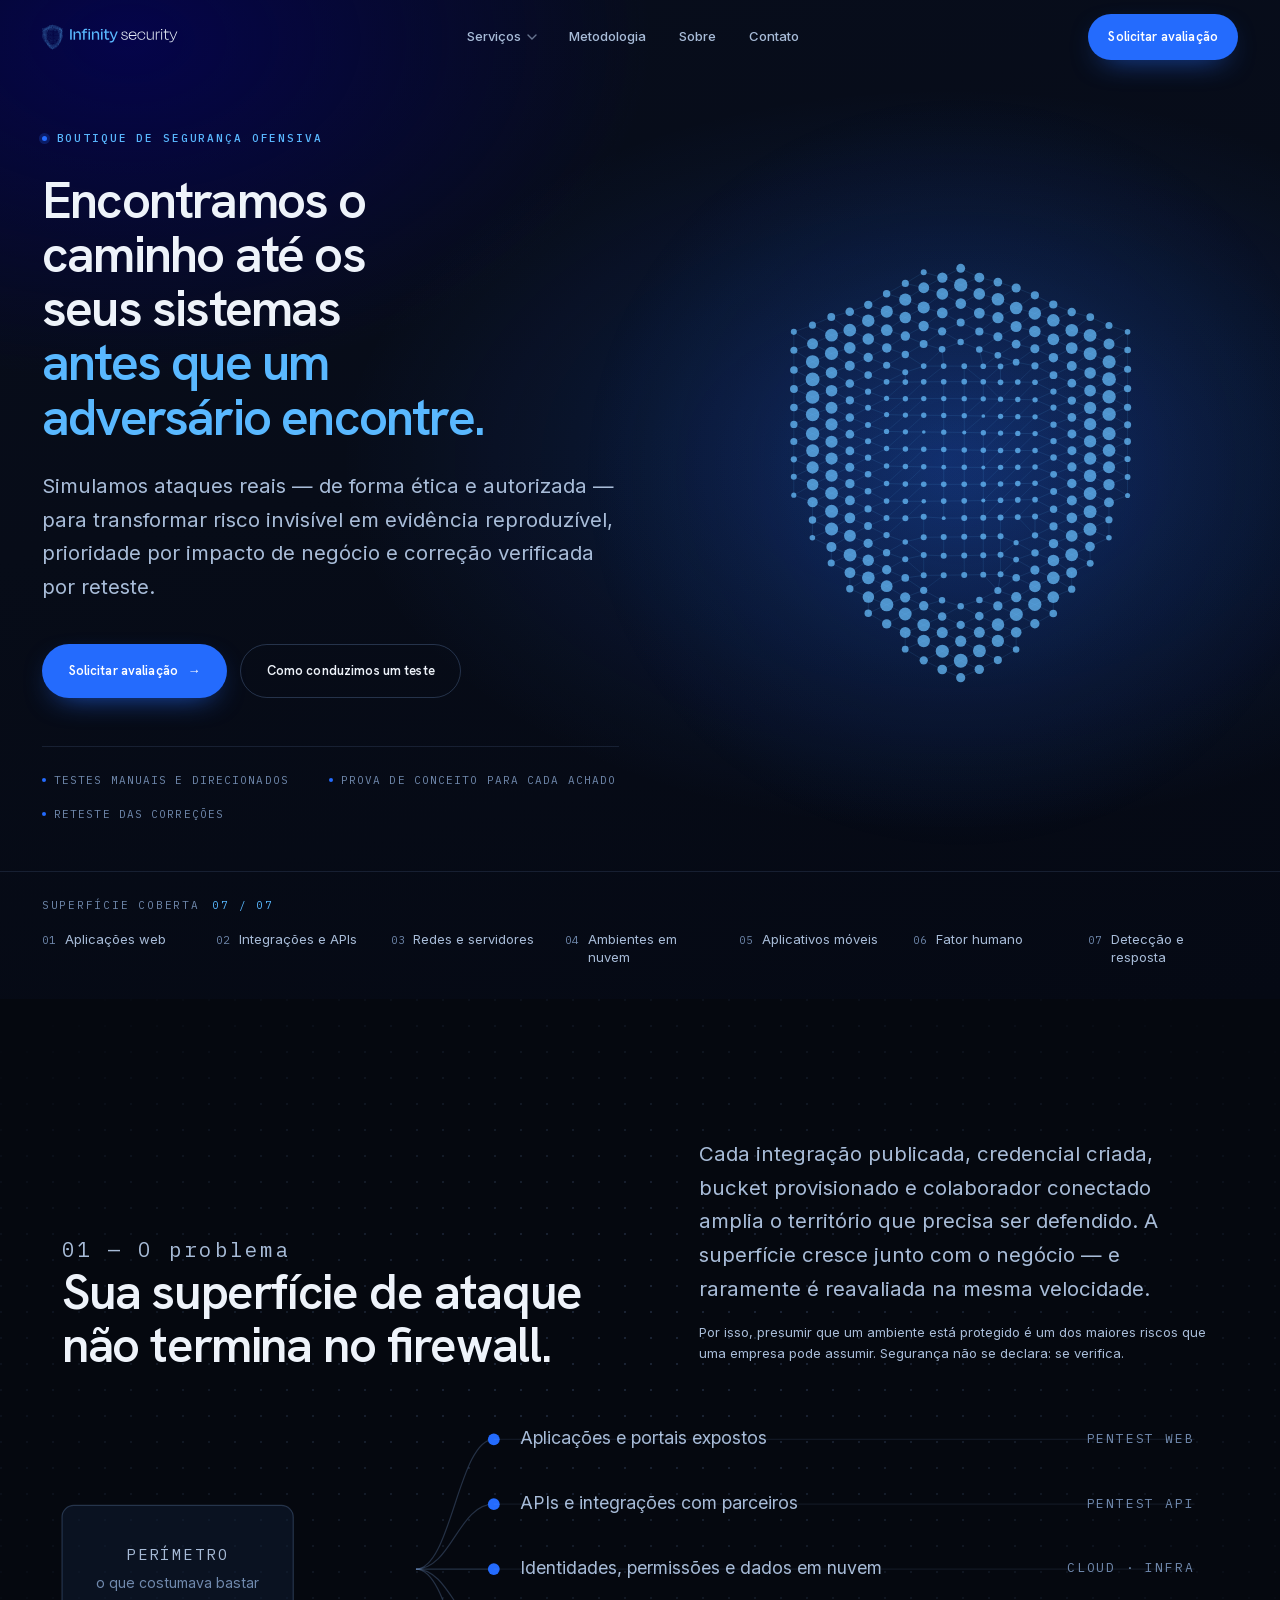
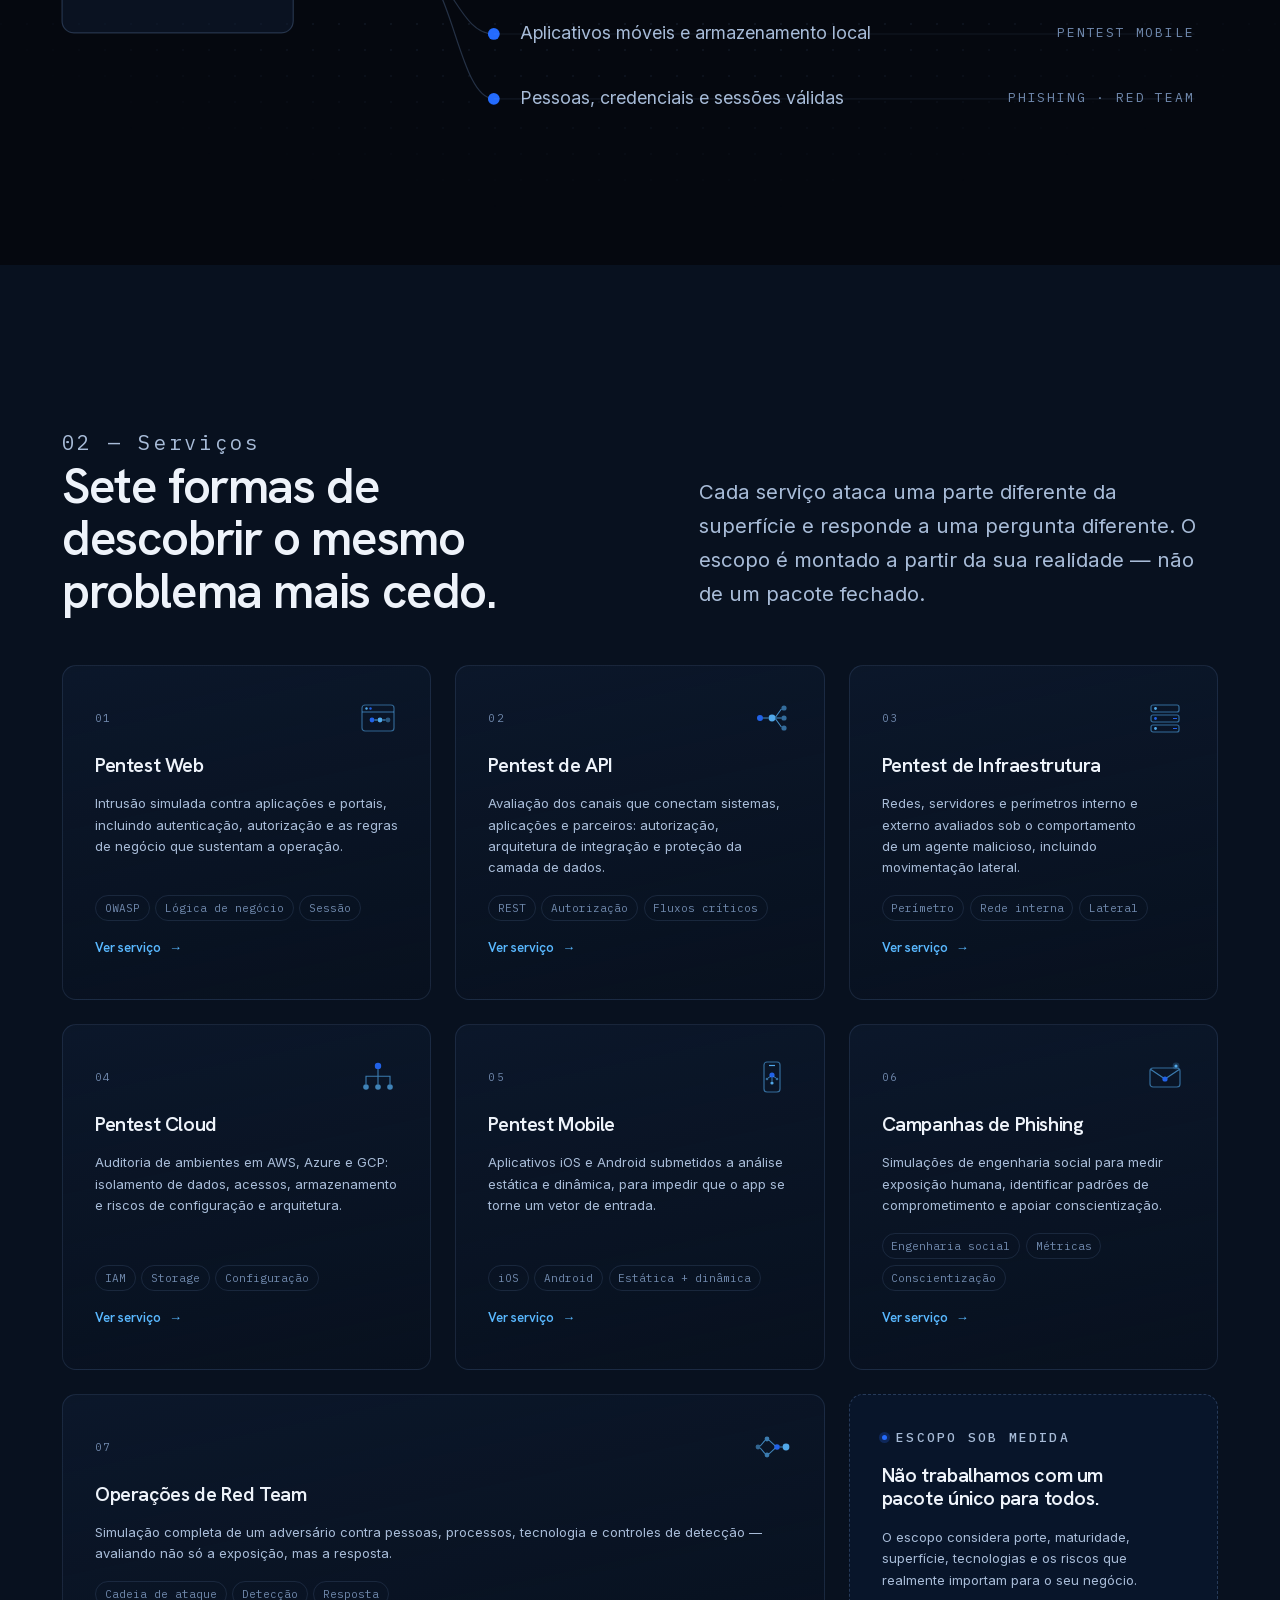
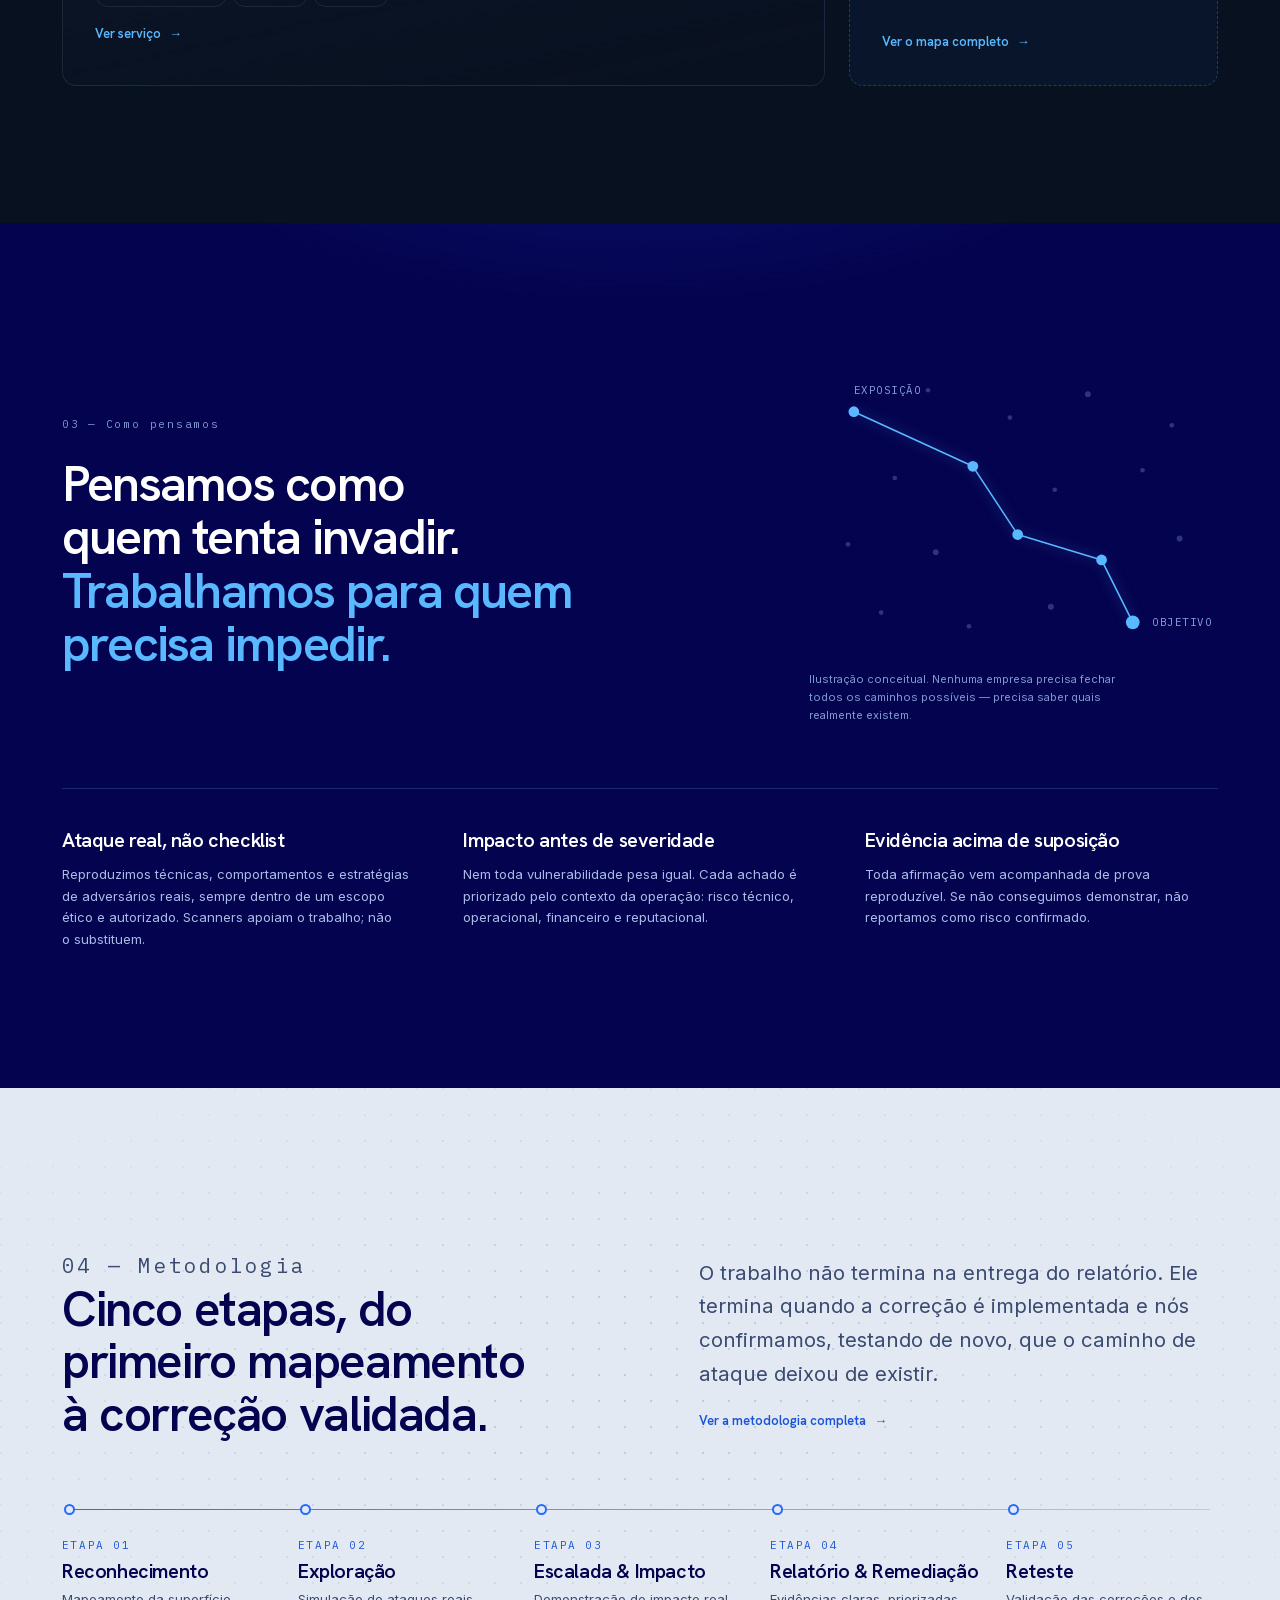
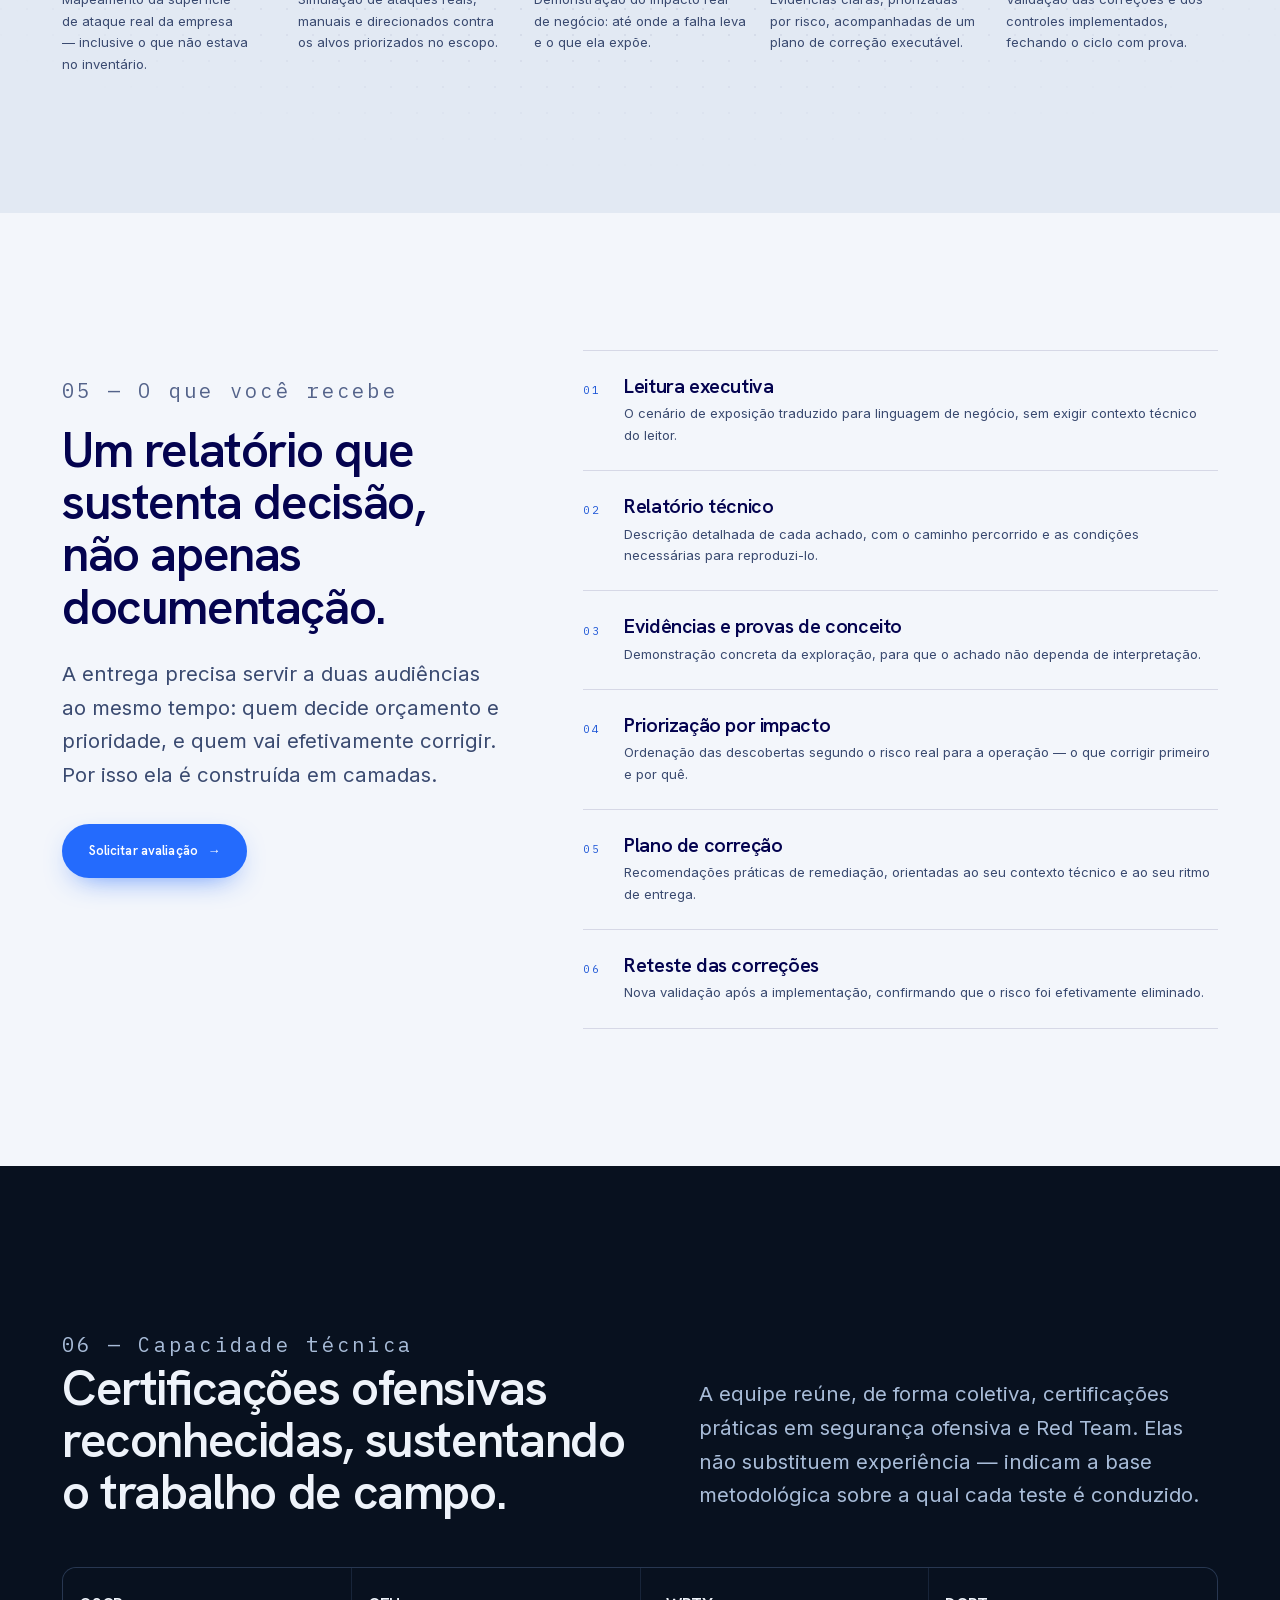
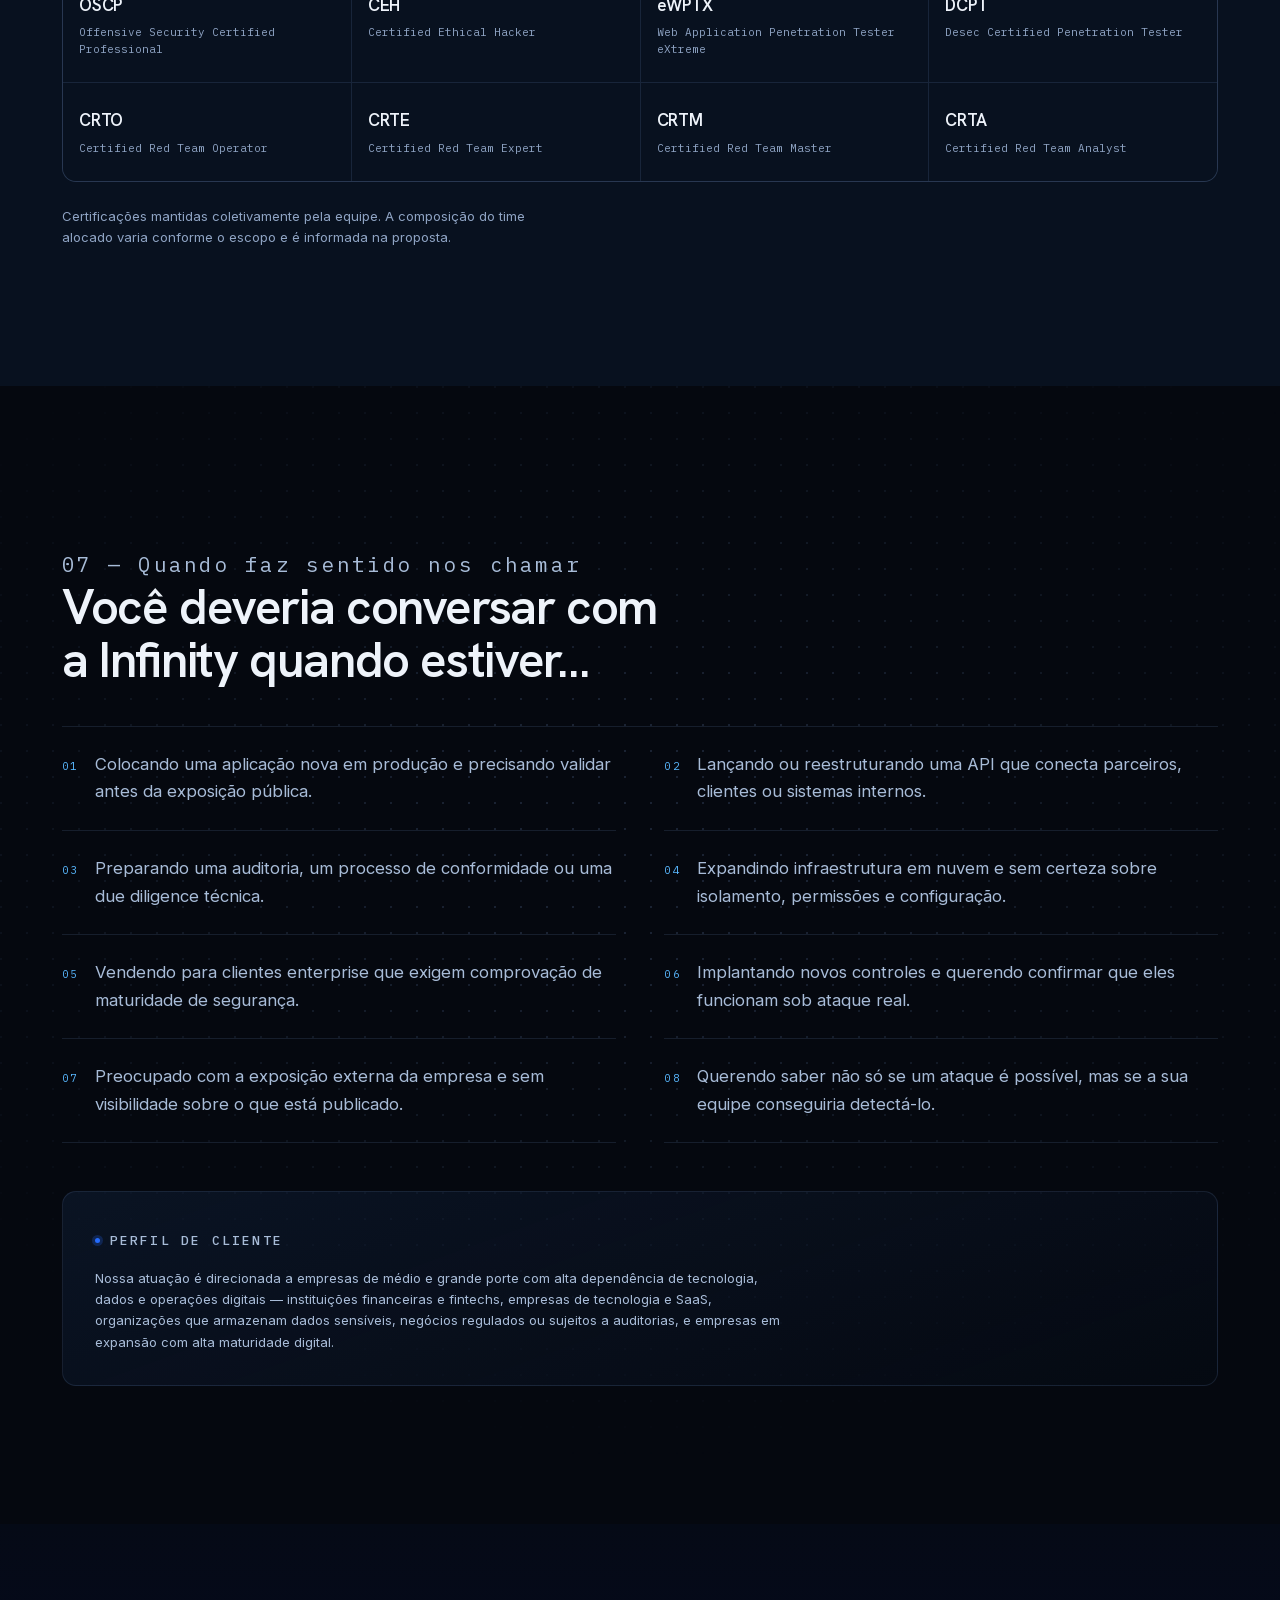
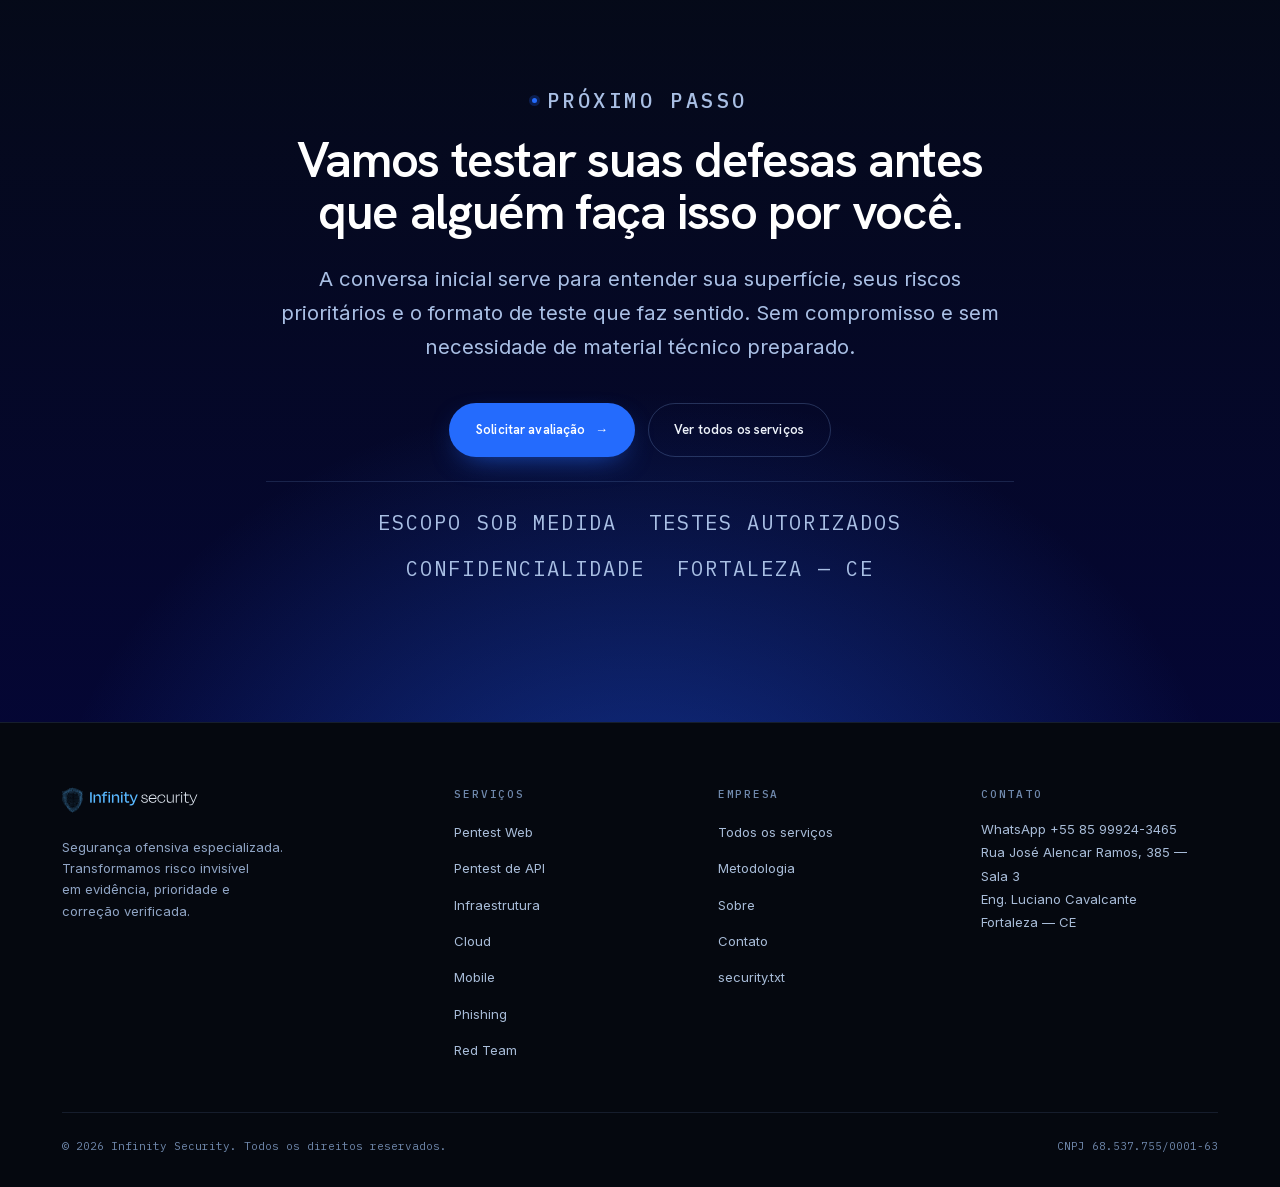
==== index.html @ 2bb43cec "Site institucional Infinity Security" ====
<!DOCTYPE html>
<html lang="pt-BR" class="no-js">
<head>
<meta charset="utf-8">
<meta name="viewport" content="width=device-width, initial-scale=1">
<title>Infinity Security — Segurança ofensiva, pentest e Red Team</title>
<meta name="description" content="Boutique de segurança ofensiva: pentest web, API, infraestrutura, cloud e mobile, phishing e Red Team. Evidências reproduzíveis e reteste das correções.">
<link rel="canonical" href="https://infinitysecurity.com.br/">
<meta name="theme-color" content="#08111f">
<meta name="robots" content="index, follow, max-image-preview:large">

<meta property="og:type" content="website">
<meta property="og:locale" content="pt_BR">
<meta property="og:site_name" content="Infinity Security">
<meta property="og:title" content="Infinity Security — Segurança ofensiva, pentest e Red Team">
<meta property="og:description" content="Simulamos ataques reais, de forma ética e autorizada, para transformar risco invisível em evidência, prioridade e correção verificada.">
<meta property="og:url" content="https://infinitysecurity.com.br/">
<meta property="og:image" content="https://infinitysecurity.com.br/assets/img/og-image.png">
<meta property="og:image:width" content="1200">
<meta property="og:image:height" content="630">
<meta name="twitter:card" content="summary_large_image">
<meta name="twitter:title" content="Infinity Security — Segurança ofensiva, pentest e Red Team">
<meta name="twitter:description" content="Simulamos ataques reais, de forma ética e autorizada, para transformar risco invisível em evidência, prioridade e correção verificada.">
<meta name="twitter:image" content="https://infinitysecurity.com.br/assets/img/og-image.png">

<link rel="icon" href="/assets/img/favicon.svg" type="image/svg+xml">
<link rel="apple-touch-icon" href="/assets/img/favicon.svg">

<link rel="preload" href="/assets/fonts/hanken-grotesk-600-latin.woff2" as="font" type="font/woff2" crossorigin>
<link rel="preload" href="/assets/fonts/inter-400-latin.woff2" as="font" type="font/woff2" crossorigin>
<link rel="stylesheet" href="/assets/fonts/fonts.css">
<link rel="stylesheet" href="/assets/css/style.css">
<script>document.documentElement.classList.remove('no-js');</script>

<script type="application/ld+json">
{
  "@context": "https://schema.org",
  "@type": "ProfessionalService",
  "@id": "https://infinitysecurity.com.br/#organization",
  "name": "Infinity Security",
  "description": "Boutique de segurança ofensiva especializada em testes de intrusão, campanhas de phishing e operações de Red Team.",
  "url": "https://infinitysecurity.com.br/",
  "logo": "https://infinitysecurity.com.br/assets/img/logo-lockup-dark.svg",
  "image": "https://infinitysecurity.com.br/assets/img/og-image.png",
  "telephone": "+55-85-99924-3465",
  "taxID": "68.537.755/0001-63",
  "areaServed": "BR",
  "address": {
    "@type": "PostalAddress",
    "streetAddress": "Rua José Alencar Ramos, 385, Sala 3",
    "addressLocality": "Fortaleza",
    "addressRegion": "CE",
    "addressCountry": "BR"
  },
  "knowsAbout": ["Teste de intrusão","Red Team","Segurança de aplicações","Segurança em nuvem","Engenharia social","Segurança de API"],
  "hasOfferCatalog": {
    "@type": "OfferCatalog",
    "name": "Serviços de segurança ofensiva",
    "itemListElement": [
      { "@type": "Offer", "itemOffered": { "@type": "Service", "name": "Pentest Web", "url": "https://infinitysecurity.com.br/servicos/pentest-web" } },
      { "@type": "Offer", "itemOffered": { "@type": "Service", "name": "Pentest de Infraestrutura", "url": "https://infinitysecurity.com.br/servicos/pentest-infraestrutura" } },
      { "@type": "Offer", "itemOffered": { "@type": "Service", "name": "Pentest Cloud", "url": "https://infinitysecurity.com.br/servicos/pentest-cloud" } },
      { "@type": "Offer", "itemOffered": { "@type": "Service", "name": "Pentest Mobile", "url": "https://infinitysecurity.com.br/servicos/pentest-mobile" } },
      { "@type": "Offer", "itemOffered": { "@type": "Service", "name": "Pentest de API", "url": "https://infinitysecurity.com.br/servicos/pentest-api" } },
      { "@type": "Offer", "itemOffered": { "@type": "Service", "name": "Campanhas de Phishing", "url": "https://infinitysecurity.com.br/servicos/phishing" } },
      { "@type": "Offer", "itemOffered": { "@type": "Service", "name": "Operações de Red Team", "url": "https://infinitysecurity.com.br/servicos/red-team" } }
    ]
  }
}
</script>
</head>

<body>
<a class="skip-link" href="#conteudo">Ir para o conteúdo</a>

<!-- ============================ NAVEGAÇÃO ============================ -->
<header class="nav" data-nav>
  <div class="container container--wide nav__inner">
    <a class="nav__logo" href="/" aria-label="Infinity Security — página inicial">
      <img src="/assets/img/logo-lockup-dark.svg" alt="Infinity Security" width="136" height="26">
    </a>

    <nav aria-label="Principal">
      <ul class="nav__menu">
        <li class="nav__group">
          <a class="nav__link" href="/servicos">
            Serviços
            <svg class="nav__caret" width="10" height="6" viewBox="0 0 10 6" fill="none" aria-hidden="true"><path d="M1 1l4 4 4-4" stroke="currentColor" stroke-width="1.4" stroke-linecap="round"/></svg>
          </a>
          <div class="nav__panel">
            <ul class="nav__panel-grid">
              <li><a class="nav__panel-link" href="/servicos/pentest-web"><strong>Pentest Web</strong><span>Aplicações, portais e regras de negócio</span></a></li>
              <li><a class="nav__panel-link" href="/servicos/pentest-api"><strong>Pentest de API</strong><span>Integrações, autorização e fluxos críticos</span></a></li>
              <li><a class="nav__panel-link" href="/servicos/pentest-infraestrutura"><strong>Pentest de Infraestrutura</strong><span>Perímetro, redes internas e servidores</span></a></li>
              <li><a class="nav__panel-link" href="/servicos/pentest-cloud"><strong>Pentest Cloud</strong><span>AWS, Azure e GCP: identidade e configuração</span></a></li>
              <li><a class="nav__panel-link" href="/servicos/pentest-mobile"><strong>Pentest Mobile</strong><span>iOS e Android, análise estática e dinâmica</span></a></li>
              <li><a class="nav__panel-link" href="/servicos/phishing"><strong>Campanhas de Phishing</strong><span>Resiliência humana a engenharia social</span></a></li>
              <li><a class="nav__panel-link" href="/servicos/red-team"><strong>Operações de Red Team</strong><span>Pessoas, processos, tecnologia e detecção</span></a></li>
            </ul>
            <div class="nav__panel-foot">
              <span>07 superfícies cobertas</span>
              <a class="link-arrow" href="/servicos">Ver todos os serviços <span class="arw" aria-hidden="true">→</span></a>
            </div>
          </div>
        </li>
        <li><a class="nav__link" href="/metodologia">Metodologia</a></li>
        <li><a class="nav__link" href="/sobre">Sobre</a></li>
        <li><a class="nav__link" href="/contato">Contato</a></li>
      </ul>
    </nav>

    <div class="nav__actions">
      <a class="btn" href="/contato">Solicitar avaliação</a>
      <button class="nav__toggle" type="button" data-nav-toggle aria-expanded="false" aria-controls="nav-drawer" aria-label="Abrir menu">
        <span></span><span></span><span></span>
      </button>
    </div>
  </div>
</header>

<div class="nav__drawer" id="nav-drawer" data-nav-drawer>
  <nav aria-label="Menu mobile">
    <ul class="nav__drawer-main">
      <li>
        <a href="/servicos">Serviços <span aria-hidden="true">→</span></a>
        <ul class="nav__drawer-sub">
          <li><a href="/servicos/pentest-web">Pentest Web</a></li>
          <li><a href="/servicos/pentest-api">Pentest de API</a></li>
          <li><a href="/servicos/pentest-infraestrutura">Pentest de Infraestrutura</a></li>
          <li><a href="/servicos/pentest-cloud">Pentest Cloud</a></li>
          <li><a href="/servicos/pentest-mobile">Pentest Mobile</a></li>
          <li><a href="/servicos/phishing">Campanhas de Phishing</a></li>
          <li><a href="/servicos/red-team">Operações de Red Team</a></li>
        </ul>
      </li>
      <li><a href="/metodologia">Metodologia <span aria-hidden="true">→</span></a></li>
      <li><a href="/sobre">Sobre <span aria-hidden="true">→</span></a></li>
      <li><a href="/contato">Contato <span aria-hidden="true">→</span></a></li>
    </ul>
    <a class="btn" href="/contato">Solicitar avaliação</a>
    <p class="nav__drawer-meta">
      WhatsApp +55 85 99924-3465<br>
      Fortaleza — CE
    </p>
  </nav>
</div>

<main id="conteudo">

<!-- ============================ 01 · HERO ============================ -->
<section class="hero">
  <canvas class="hero__canvas" data-shield-canvas aria-hidden="true"></canvas>
  <div class="container container--wide hero__grid">

    <div>
      <p class="eyebrow enter">Boutique de segurança ofensiva</p>
      <h1 class="hero__title enter" style="--reveal-delay:60ms">
        Encontramos o caminho até os seus sistemas <em>antes que um adversário encontre.</em>
      </h1>
      <p class="hero__lead enter" style="--reveal-delay:150ms">
        Simulamos ataques reais — de forma ética e autorizada — para transformar
        risco invisível em evidência reproduzível, prioridade por impacto de
        negócio e correção verificada por reteste.
      </p>
      <div class="hero__cta enter" style="--reveal-delay:230ms">
        <a class="btn" href="/contato">Solicitar avaliação <span class="arw" aria-hidden="true">→</span></a>
        <a class="btn btn--ghost" href="/metodologia">Como conduzimos um teste</a>
      </div>
      <div class="hero__foot enter" style="--reveal-delay:320ms">
        <span>Testes manuais e direcionados</span>
        <span>Prova de conceito para cada achado</span>
        <span>Reteste das correções</span>
      </div>
    </div>

    <div class="hero__object" data-shield-anchor aria-hidden="true"></div>
  </div>

  <div class="container container--wide hero__rail reveal" style="--reveal-delay:460ms">
    <p class="hero__rail-label">Superfície coberta <span>07 / 07</span></p>
    <ul>
      <li><span>01</span><a href="/servicos/pentest-web">Aplicações web</a></li>
      <li><span>02</span><a href="/servicos/pentest-api">Integrações e APIs</a></li>
      <li><span>03</span><a href="/servicos/pentest-infraestrutura">Redes e servidores</a></li>
      <li><span>04</span><a href="/servicos/pentest-cloud">Ambientes em nuvem</a></li>
      <li><span>05</span><a href="/servicos/pentest-mobile">Aplicativos móveis</a></li>
      <li><span>06</span><a href="/servicos/phishing">Fator humano</a></li>
      <li><span>07</span><a href="/servicos/red-team">Detecção e resposta</a></li>
    </ul>
  </div>
</section>

<!-- ============================ 02 · O PROBLEMA ============================ -->
<section class="section theme-ink dotfield" aria-labelledby="h-problema">
  <div class="container">
    <div class="section-head section-head--split">
      <div>
        <p class="chapter-index reveal">01 — O problema</p>
        <h2 id="h-problema" class="reveal" style="--reveal-delay:60ms">
          Sua superfície de ataque não termina no firewall.
        </h2>
      </div>
      <div class="reveal" style="--reveal-delay:140ms">
        <p style="margin-top:0">
          Cada integração publicada, credencial criada, bucket provisionado e
          colaborador conectado amplia o território que precisa ser defendido.
          A superfície cresce junto com o negócio — e raramente é reavaliada
          na mesma velocidade.
        </p>
        <p style="margin-top:1rem;font-size:var(--fs-small)">
          Por isso, presumir que um ambiente está protegido é um dos maiores
          riscos que uma empresa pode assumir. Segurança não se declara: se verifica.
        </p>
      </div>
    </div>

    <div class="surface-map reveal" style="--reveal-delay:200ms" data-diagram>
      <svg viewBox="0 0 980 268" role="img" aria-labelledby="map-title" preserveAspectRatio="xMidYMid meet">
        <title id="map-title">Diagrama: o perímetro tradicional é apenas uma das camadas expostas hoje</title>
        <defs>
          <linearGradient id="mapLine" x1="0" y1="0" x2="1" y2="0">
            <stop offset="0" stop-color="#246bfd" stop-opacity="0"/>
            <stop offset="0.55" stop-color="#59b8ff" stop-opacity="0.9"/>
            <stop offset="1" stop-color="#246bfd" stop-opacity="0"/>
          </linearGradient>
        </defs>

        <rect class="map-box" x="0" y="80" width="196" height="108" rx="10"/>
        <text class="map-label" x="98" y="126" text-anchor="middle">PERÍMETRO</text>
        <text class="map-sub" x="98" y="150" text-anchor="middle">o que costumava bastar</text>

        <path class="map-flow" d="M196 134 H 300" stroke="url(#mapLine)"/>

        <path class="map-branch" d="M300 134 C 330 134 336 24 366 24"/>
        <path class="map-branch" d="M300 134 C 330 134 336 79 366 79"/>
        <path class="map-branch" d="M300 134 H 366"/>
        <path class="map-branch" d="M300 134 C 330 134 336 189 366 189"/>
        <path class="map-branch" d="M300 134 C 330 134 336 244 366 244"/>

        <g class="map-node" style="--i:0">
          <circle cx="366" cy="24" r="5"/>
          <text x="388" y="24">Aplicações e portais expostos</text>
          <text class="map-tag" x="960" y="24" text-anchor="end">PENTEST WEB</text>
        </g>
        <g class="map-node" style="--i:1">
          <circle cx="366" cy="79" r="5"/>
          <text x="388" y="79">APIs e integrações com parceiros</text>
          <text class="map-tag" x="960" y="79" text-anchor="end">PENTEST API</text>
        </g>
        <g class="map-node" style="--i:2">
          <circle cx="366" cy="134" r="5"/>
          <text x="388" y="134">Identidades, permissões e dados em nuvem</text>
          <text class="map-tag" x="960" y="134" text-anchor="end">CLOUD · INFRA</text>
        </g>
        <g class="map-node" style="--i:3">
          <circle cx="366" cy="189" r="5"/>
          <text x="388" y="189">Aplicativos móveis e armazenamento local</text>
          <text class="map-tag" x="960" y="189" text-anchor="end">PENTEST MOBILE</text>
        </g>
        <g class="map-node" style="--i:4">
          <circle cx="366" cy="244" r="5"/>
          <text x="388" y="244">Pessoas, credenciais e sessões válidas</text>
          <text class="map-tag" x="960" y="244" text-anchor="end">PHISHING · RED TEAM</text>
        </g>

        <line class="map-rule" x1="366" y1="24"  x2="960" y2="24"/>
        <line class="map-rule" x1="366" y1="79"  x2="960" y2="79"/>
        <line class="map-rule" x1="366" y1="134" x2="960" y2="134"/>
        <line class="map-rule" x1="366" y1="189" x2="960" y2="189"/>
        <line class="map-rule" x1="366" y1="244" x2="960" y2="244"/>
      </svg>
    </div>
  </div>
</section>

<!-- ============================ 03 · SERVIÇOS ============================ -->
<section class="section theme-dark" id="servicos" aria-labelledby="h-servicos">
  <div class="container">
    <div class="section-head section-head--split">
      <div>
        <p class="chapter-index reveal">02 — Serviços</p>
        <h2 id="h-servicos" class="reveal" style="--reveal-delay:60ms">Sete formas de descobrir o mesmo problema mais cedo.</h2>
      </div>
      <div class="reveal" style="--reveal-delay:140ms">
        <p style="margin-top:0">
          Cada serviço ataca uma parte diferente da superfície e responde a uma
          pergunta diferente. O escopo é montado a partir da sua realidade —
          não de um pacote fechado.
        </p>
      </div>
    </div>

    <div class="grid grid--3" style="margin-top:var(--sp-8)">

      <a class="svc-card reveal" href="/servicos/pentest-web">
        <div class="svc-card__top">
          <span class="svc-card__num">01</span>
          <svg class="svc-card__glyph" viewBox="0 0 40 40" fill="none" aria-hidden="true">
            <rect x="4" y="7" width="32" height="26" rx="3" stroke="#59b8ff" stroke-width="1.2" opacity=".55"/>
            <path d="M4 14h32" stroke="#59b8ff" stroke-width="1.2" opacity=".55"/>
            <circle cx="8.5" cy="10.5" r="1.2" fill="#59b8ff"/><circle cx="12.5" cy="10.5" r="1.2" fill="#246bfd"/>
            <circle cx="14" cy="22" r="2.4" fill="#246bfd"/><circle cx="22" cy="22" r="2.4" fill="#59b8ff"/><circle cx="30" cy="22" r="2.4" fill="#59b8ff" opacity=".45"/>
            <path d="M16.4 22h3.2M24.4 22h3.2" stroke="#59b8ff" stroke-width="1.1"/>
          </svg>
        </div>
        <h3>Pentest Web</h3>
        <p>Intrusão simulada contra aplicações e portais, incluindo autenticação, autorização e as regras de negócio que sustentam a operação.</p>
        <div class="svc-card__tags"><span>OWASP</span><span>Lógica de negócio</span><span>Sessão</span></div>
        <span class="svc-card__foot">Ver serviço <span aria-hidden="true">→</span></span>
      </a>

      <a class="svc-card reveal" href="/servicos/pentest-api" style="--reveal-delay:70ms">
        <div class="svc-card__top">
          <span class="svc-card__num">02</span>
          <svg class="svc-card__glyph" viewBox="0 0 40 40" fill="none" aria-hidden="true">
            <circle cx="8" cy="20" r="3" fill="#246bfd"/><circle cx="20" cy="20" r="3.4" fill="#59b8ff"/>
            <circle cx="32" cy="10" r="2.6" fill="#59b8ff" opacity=".6"/><circle cx="32" cy="20" r="2.6" fill="#59b8ff" opacity=".6"/><circle cx="32" cy="30" r="2.6" fill="#59b8ff" opacity=".6"/>
            <path d="M11 20h5.6M23.4 19.2 29.4 11M23.4 20h6M23.4 20.8 29.4 29" stroke="#59b8ff" stroke-width="1.1" opacity=".8"/>
          </svg>
        </div>
        <h3>Pentest de API</h3>
        <p>Avaliação dos canais que conectam sistemas, aplicações e parceiros: autorização, arquitetura de integração e proteção da camada de dados.</p>
        <div class="svc-card__tags"><span>REST</span><span>Autorização</span><span>Fluxos críticos</span></div>
        <span class="svc-card__foot">Ver serviço <span aria-hidden="true">→</span></span>
      </a>

      <a class="svc-card reveal" href="/servicos/pentest-infraestrutura" style="--reveal-delay:140ms">
        <div class="svc-card__top">
          <span class="svc-card__num">03</span>
          <svg class="svc-card__glyph" viewBox="0 0 40 40" fill="none" aria-hidden="true">
            <rect x="6" y="7" width="28" height="7" rx="2" stroke="#59b8ff" stroke-width="1.2" opacity=".6"/>
            <rect x="6" y="17" width="28" height="7" rx="2" stroke="#59b8ff" stroke-width="1.2" opacity=".6"/>
            <rect x="6" y="27" width="28" height="7" rx="2" stroke="#59b8ff" stroke-width="1.2" opacity=".6"/>
            <circle cx="10.5" cy="10.5" r="1.4" fill="#59b8ff"/><circle cx="10.5" cy="20.5" r="1.4" fill="#246bfd"/><circle cx="10.5" cy="30.5" r="1.4" fill="#59b8ff"/>
            <path d="M28 20.5h4M28 30.5h4" stroke="#246bfd" stroke-width="1.2"/>
          </svg>
        </div>
        <h3>Pentest de Infraestrutura</h3>
        <p>Redes, servidores e perímetros interno e externo avaliados sob o comportamento de um agente malicioso, incluindo movimentação lateral.</p>
        <div class="svc-card__tags"><span>Perímetro</span><span>Rede interna</span><span>Lateral</span></div>
        <span class="svc-card__foot">Ver serviço <span aria-hidden="true">→</span></span>
      </a>

      <a class="svc-card reveal" href="/servicos/pentest-cloud">
        <div class="svc-card__top">
          <span class="svc-card__num">04</span>
          <svg class="svc-card__glyph" viewBox="0 0 40 40" fill="none" aria-hidden="true">
            <circle cx="20" cy="9" r="3.2" fill="#246bfd"/>
            <circle cx="8"  cy="30" r="2.8" fill="#59b8ff" opacity=".75"/><circle cx="20" cy="30" r="2.8" fill="#59b8ff" opacity=".75"/><circle cx="32" cy="30" r="2.8" fill="#59b8ff" opacity=".75"/>
            <path d="M20 12.2v7M20 19.2h-12v8M20 19.2h12v8M20 19.2v8" stroke="#59b8ff" stroke-width="1.1" opacity=".7"/>
          </svg>
        </div>
        <h3>Pentest Cloud</h3>
        <p>Auditoria de ambientes em AWS, Azure e GCP: isolamento de dados, acessos, armazenamento e riscos de configuração e arquitetura.</p>
        <div class="svc-card__tags"><span>IAM</span><span>Storage</span><span>Configuração</span></div>
        <span class="svc-card__foot">Ver serviço <span aria-hidden="true">→</span></span>
      </a>

      <a class="svc-card reveal" href="/servicos/pentest-mobile" style="--reveal-delay:70ms">
        <div class="svc-card__top">
          <span class="svc-card__num">05</span>
          <svg class="svc-card__glyph" viewBox="0 0 40 40" fill="none" aria-hidden="true">
            <rect x="12" y="5" width="16" height="30" rx="3" stroke="#59b8ff" stroke-width="1.2" opacity=".6"/>
            <path d="M17 8.5h6" stroke="#59b8ff" stroke-width="1.2"/>
            <circle cx="20" cy="18" r="2.6" fill="#246bfd"/>
            <circle cx="20" cy="26" r="1.6" fill="#59b8ff"/><circle cx="15" cy="22" r="1.3" fill="#59b8ff" opacity=".6"/><circle cx="25" cy="22" r="1.3" fill="#59b8ff" opacity=".6"/>
            <path d="M20 20.6v3.8M18.6 19.4 16 21M21.4 19.4 24 21" stroke="#59b8ff" stroke-width="1" opacity=".7"/>
          </svg>
        </div>
        <h3>Pentest Mobile</h3>
        <p>Aplicativos iOS e Android submetidos a análise estática e dinâmica, para impedir que o app se torne um vetor de entrada.</p>
        <div class="svc-card__tags"><span>iOS</span><span>Android</span><span>Estática + dinâmica</span></div>
        <span class="svc-card__foot">Ver serviço <span aria-hidden="true">→</span></span>
      </a>

      <a class="svc-card reveal" href="/servicos/phishing" style="--reveal-delay:140ms">
        <div class="svc-card__top">
          <span class="svc-card__num">06</span>
          <svg class="svc-card__glyph" viewBox="0 0 40 40" fill="none" aria-hidden="true">
            <rect x="5" y="11" width="30" height="19" rx="3" stroke="#59b8ff" stroke-width="1.2" opacity=".6"/>
            <path d="M5.8 12.6 20 22l14.2-9.4" stroke="#59b8ff" stroke-width="1.2" opacity=".7"/>
            <circle cx="20" cy="22" r="2.6" fill="#246bfd"/>
            <circle cx="31" cy="9" r="3.4" fill="#59b8ff" opacity=".22"/><circle cx="31" cy="9" r="1.6" fill="#59b8ff"/>
          </svg>
        </div>
        <h3>Campanhas de Phishing</h3>
        <p>Simulações de engenharia social para medir exposição humana, identificar padrões de comprometimento e apoiar conscientização.</p>
        <div class="svc-card__tags"><span>Engenharia social</span><span>Métricas</span><span>Conscientização</span></div>
        <span class="svc-card__foot">Ver serviço <span aria-hidden="true">→</span></span>
      </a>

      <a class="svc-card svc-card--wide reveal" href="/servicos/red-team">
        <div class="svc-card__top">
          <span class="svc-card__num">07</span>
          <svg class="svc-card__glyph" viewBox="0 0 40 40" fill="none" aria-hidden="true">
            <circle cx="6"  cy="20" r="2.4" fill="#59b8ff" opacity=".55"/>
            <circle cx="15" cy="12" r="2.4" fill="#59b8ff" opacity=".7"/>
            <circle cx="15" cy="28" r="2.4" fill="#59b8ff" opacity=".7"/>
            <circle cx="25" cy="20" r="2.8" fill="#246bfd"/>
            <circle cx="34" cy="20" r="3.4" fill="#59b8ff"/>
            <path d="M8.2 19 13 13.4M8.2 21 13 26.6M17 13.2l6 5.4M17 26.8l6-5.4M27.8 20h3" stroke="#59b8ff" stroke-width="1.1" opacity=".75"/>
          </svg>
        </div>
        <h3>Operações de Red Team</h3>
        <p>Simulação completa de um adversário contra pessoas, processos, tecnologia e controles de detecção — avaliando não só a exposição, mas a resposta.</p>
        <div class="svc-card__tags"><span>Cadeia de ataque</span><span>Detecção</span><span>Resposta</span></div>
        <span class="svc-card__foot">Ver serviço <span aria-hidden="true">→</span></span>
      </a>

      <div class="svc-cta reveal" style="--reveal-delay:70ms">
        <p class="eyebrow">Escopo sob medida</p>
        <h3>Não trabalhamos com um pacote único para todos.</h3>
        <p>O escopo considera porte, maturidade, superfície, tecnologias e os riscos que realmente importam para o seu negócio.</p>
        <a class="link-arrow" href="/servicos">Ver o mapa completo <span aria-hidden="true">→</span></a>
      </div>

    </div>
  </div>
</section>

<!-- ============================ 04 · COMO PENSAMOS ============================ -->
<section class="section theme-deep manifesto aura" aria-labelledby="h-mentalidade">
  <div class="container">
    <div class="manifesto__head">
      <div>
        <p class="chapter-index reveal" style="color:#7f9ad0">03 — Como pensamos</p>
        <h2 id="h-mentalidade" class="manifesto__title reveal" style="--reveal-delay:60ms">
          Pensamos como quem tenta invadir.<br>
          <span>Trabalhamos para quem precisa impedir.</span>
        </h2>
      </div>

      <figure class="path-fig reveal" style="--reveal-delay:200ms" data-diagram>
        <svg viewBox="0 0 420 300" role="img" aria-labelledby="path-title">
          <title id="path-title">Ilustração conceitual: entre muitos ativos, o adversário precisa de um único caminho viável até o objetivo</title>

          <g class="path-noise">
            <circle cx="46"  cy="52"  r="3"/><circle cx="122" cy="30"  r="2.4"/><circle cx="206" cy="58" r="2.4"/>
            <circle cx="286" cy="34"  r="3"/><circle cx="372" cy="66"  r="2.4"/><circle cx="88"  cy="120" r="2.4"/>
            <circle cx="168" cy="108" r="3"/><circle cx="252" cy="132" r="2.4"/><circle cx="342" cy="112" r="2.4"/>
            <circle cx="40"  cy="188" r="2.4"/><circle cx="130" cy="196" r="3"/><circle cx="214" cy="178" r="2.4"/>
            <circle cx="300" cy="204" r="2.4"/><circle cx="380" cy="182" r="3"/><circle cx="74"  cy="258" r="2.4"/>
            <circle cx="164" cy="272" r="2.4"/><circle cx="248" cy="252" r="3"/><circle cx="332" cy="268" r="2.4"/>
          </g>

          <path class="path-line" d="M46 52 L168 108 L214 178 L300 204 L332 268"/>

          <g class="path-hot">
            <circle cx="46"  cy="52"  r="5.5" style="--i:0"/>
            <circle cx="168" cy="108" r="5.5" style="--i:1"/>
            <circle cx="214" cy="178" r="5.5" style="--i:2"/>
            <circle cx="300" cy="204" r="5.5" style="--i:3"/>
            <circle cx="332" cy="268" r="7"   style="--i:4"/>
          </g>

          <text class="path-cap" x="46"  y="34">exposição</text>
          <text class="path-cap" x="352" y="272">objetivo</text>
        </svg>
        <figcaption>Ilustração conceitual. Nenhuma empresa precisa fechar todos os caminhos possíveis — precisa saber quais realmente existem.</figcaption>
      </figure>
    </div>

    <div class="manifesto__grid">
      <div class="reveal" style="--reveal-delay:140ms">
        <h3>Ataque real, não checklist</h3>
        <p>Reproduzimos técnicas, comportamentos e estratégias de adversários reais, sempre dentro de um escopo ético e autorizado. Scanners apoiam o trabalho; não o substituem.</p>
      </div>
      <div class="reveal" style="--reveal-delay:210ms">
        <h3>Impacto antes de severidade</h3>
        <p>Nem toda vulnerabilidade pesa igual. Cada achado é priorizado pelo contexto da operação: risco técnico, operacional, financeiro e reputacional.</p>
      </div>
      <div class="reveal" style="--reveal-delay:280ms">
        <h3>Evidência acima de suposição</h3>
        <p>Toda afirmação vem acompanhada de prova reproduzível. Se não conseguimos demonstrar, não reportamos como risco confirmado.</p>
      </div>
    </div>
  </div>
</section>

<!-- ============================ 05 · METODOLOGIA ============================ -->
<section class="section theme-light dotfield dotfield--light" aria-labelledby="h-metodologia">
  <div class="container">
    <div class="section-head section-head--split">
      <div>
        <p class="chapter-index reveal">04 — Metodologia</p>
        <h2 id="h-metodologia" class="reveal" style="--reveal-delay:60ms">Cinco etapas, do primeiro mapeamento à correção validada.</h2>
      </div>
      <div class="reveal" style="--reveal-delay:140ms">
        <p style="margin-top:0">
          O trabalho não termina na entrega do relatório. Ele termina quando a
          correção é implementada e nós confirmamos, testando de novo, que o
          caminho de ataque deixou de existir.
        </p>
        <a class="link-arrow" href="/metodologia" style="margin-top:1.2rem">Ver a metodologia completa <span aria-hidden="true">→</span></a>
      </div>
    </div>

    <ol class="track reveal" style="--reveal-delay:200ms" data-diagram>
      <li class="track__step" style="--i:0">
        <span class="track__dot" aria-hidden="true"></span>
        <span class="track__n">Etapa 01</span>
        <h3>Reconhecimento</h3>
        <p>Mapeamento da superfície de ataque real da empresa — inclusive o que não estava no inventário.</p>
      </li>
      <li class="track__step" style="--i:1">
        <span class="track__dot" aria-hidden="true"></span>
        <span class="track__n">Etapa 02</span>
        <h3>Exploração</h3>
        <p>Simulação de ataques reais, manuais e direcionados contra os alvos priorizados no escopo.</p>
      </li>
      <li class="track__step" style="--i:2">
        <span class="track__dot" aria-hidden="true"></span>
        <span class="track__n">Etapa 03</span>
        <h3>Escalada &amp; Impacto</h3>
        <p>Demonstração do impacto real de negócio: até onde a falha leva e o que ela expõe.</p>
      </li>
      <li class="track__step" style="--i:3">
        <span class="track__dot" aria-hidden="true"></span>
        <span class="track__n">Etapa 04</span>
        <h3>Relatório &amp; Remediação</h3>
        <p>Evidências claras, priorizadas por risco, acompanhadas de um plano de correção executável.</p>
      </li>
      <li class="track__step" style="--i:4">
        <span class="track__dot" aria-hidden="true"></span>
        <span class="track__n">Etapa 05</span>
        <h3>Reteste</h3>
        <p>Validação das correções e dos controles implementados, fechando o ciclo com prova.</p>
      </li>
    </ol>
  </div>
</section>

<!-- ============================ 06 · O QUE VOCÊ RECEBE ============================ -->
<section class="section theme-paper" aria-labelledby="h-entregaveis">
  <div class="container">
    <div class="deliver">
      <div class="deliver__intro">
        <p class="chapter-index reveal">05 — O que você recebe</p>
        <h2 id="h-entregaveis" class="reveal" style="--reveal-delay:60ms">Um relatório que sustenta decisão, não apenas documentação.</h2>
        <p class="reveal" style="--reveal-delay:140ms">
          A entrega precisa servir a duas audiências ao mesmo tempo: quem decide
          orçamento e prioridade, e quem vai efetivamente corrigir. Por isso ela
          é construída em camadas.
        </p>
        <a class="btn reveal" href="/contato" style="--reveal-delay:210ms;margin-top:var(--sp-6)">Solicitar avaliação <span class="arw" aria-hidden="true">→</span></a>
      </div>

      <ul class="deliver__list">
        <li class="reveal"><span class="deliver__k">01</span><div><h3>Leitura executiva</h3><p>O cenário de exposição traduzido para linguagem de negócio, sem exigir contexto técnico do leitor.</p></div></li>
        <li class="reveal" style="--reveal-delay:60ms"><span class="deliver__k">02</span><div><h3>Relatório técnico</h3><p>Descrição detalhada de cada achado, com o caminho percorrido e as condições necessárias para reproduzi-lo.</p></div></li>
        <li class="reveal" style="--reveal-delay:120ms"><span class="deliver__k">03</span><div><h3>Evidências e provas de conceito</h3><p>Demonstração concreta da exploração, para que o achado não dependa de interpretação.</p></div></li>
        <li class="reveal" style="--reveal-delay:180ms"><span class="deliver__k">04</span><div><h3>Priorização por impacto</h3><p>Ordenação das descobertas segundo o risco real para a operação — o que corrigir primeiro e por quê.</p></div></li>
        <li class="reveal" style="--reveal-delay:240ms"><span class="deliver__k">05</span><div><h3>Plano de correção</h3><p>Recomendações práticas de remediação, orientadas ao seu contexto técnico e ao seu ritmo de entrega.</p></div></li>
        <li class="reveal" style="--reveal-delay:300ms"><span class="deliver__k">06</span><div><h3>Reteste das correções</h3><p>Nova validação após a implementação, confirmando que o risco foi efetivamente eliminado.</p></div></li>
      </ul>
    </div>
  </div>
</section>

<!-- ============================ 07 · CAPACIDADE TÉCNICA ============================ -->
<section class="section theme-dark" aria-labelledby="h-credenciais">
  <div class="container">
    <div class="section-head section-head--split">
      <div>
        <p class="chapter-index reveal">06 — Capacidade técnica</p>
        <h2 id="h-credenciais" class="reveal" style="--reveal-delay:60ms">Certificações ofensivas reconhecidas, sustentando o trabalho de campo.</h2>
      </div>
      <div class="reveal" style="--reveal-delay:140ms">
        <p style="margin-top:0">
          A equipe reúne, de forma coletiva, certificações práticas em segurança
          ofensiva e Red Team. Elas não substituem experiência — indicam a base
          metodológica sobre a qual cada teste é conduzido.
        </p>
      </div>
    </div>

    <div class="cred-grid reveal" style="--reveal-delay:200ms;margin-top:var(--sp-8)">
      <div class="cred"><strong>OSCP</strong><span>Offensive Security Certified Professional</span></div>
      <div class="cred"><strong>CEH</strong><span>Certified Ethical Hacker</span></div>
      <div class="cred"><strong>eWPTX</strong><span>Web Application Penetration Tester eXtreme</span></div>
      <div class="cred"><strong>DCPT</strong><span>Desec Certified Penetration Tester</span></div>
      <div class="cred"><strong>CRTO</strong><span>Certified Red Team Operator</span></div>
      <div class="cred"><strong>CRTE</strong><span>Certified Red Team Expert</span></div>
      <div class="cred"><strong>CRTM</strong><span>Certified Red Team Master</span></div>
      <div class="cred"><strong>CRTA</strong><span>Certified Red Team Analyst</span></div>
    </div>
    <p class="cred-note reveal" style="--reveal-delay:260ms">
      Certificações mantidas coletivamente pela equipe. A composição do time
      alocado varia conforme o escopo e é informada na proposta.
    </p>
  </div>
</section>

<!-- ============================ 08 · QUANDO CHAMAR ============================ -->
<section class="section theme-ink dotfield" aria-labelledby="h-quando">
  <div class="container">
    <div class="section-head">
      <p class="chapter-index reveal">07 — Quando faz sentido nos chamar</p>
      <h2 id="h-quando" class="reveal" style="--reveal-delay:60ms">Você deveria conversar com a Infinity quando estiver…</h2>
    </div>

    <ul class="when-list" style="margin-top:var(--sp-7)">
      <li class="reveal"><span>01</span><p>Colocando uma aplicação nova em produção e precisando validar antes da exposição pública.</p></li>
      <li class="reveal" style="--reveal-delay:50ms"><span>02</span><p>Lançando ou reestruturando uma API que conecta parceiros, clientes ou sistemas internos.</p></li>
      <li class="reveal" style="--reveal-delay:100ms"><span>03</span><p>Preparando uma auditoria, um processo de conformidade ou uma due diligence técnica.</p></li>
      <li class="reveal" style="--reveal-delay:150ms"><span>04</span><p>Expandindo infraestrutura em nuvem e sem certeza sobre isolamento, permissões e configuração.</p></li>
      <li class="reveal" style="--reveal-delay:200ms"><span>05</span><p>Vendendo para clientes enterprise que exigem comprovação de maturidade de segurança.</p></li>
      <li class="reveal" style="--reveal-delay:250ms"><span>06</span><p>Implantando novos controles e querendo confirmar que eles funcionam sob ataque real.</p></li>
      <li class="reveal" style="--reveal-delay:300ms"><span>07</span><p>Preocupado com a exposição externa da empresa e sem visibilidade sobre o que está publicado.</p></li>
      <li class="reveal" style="--reveal-delay:350ms"><span>08</span><p>Querendo saber não só se um ataque é possível, mas se a sua equipe conseguiria detectá-lo.</p></li>
    </ul>

    <div class="icp reveal" style="--reveal-delay:200ms">
      <p class="eyebrow">Perfil de cliente</p>
      <p>
        Nossa atuação é direcionada a empresas de médio e grande porte com alta
        dependência de tecnologia, dados e operações digitais — instituições
        financeiras e fintechs, empresas de tecnologia e SaaS, organizações que
        armazenam dados sensíveis, negócios regulados ou sujeitos a auditorias, e
        empresas em expansão com alta maturidade digital.
      </p>
    </div>
  </div>
</section>

<!-- ============================ 09 · CTA ============================ -->
<section class="cta-band" aria-labelledby="h-cta">
  <div class="container cta-band__inner">
    <p class="eyebrow reveal" style="justify-content:center">Próximo passo</p>
    <h2 id="h-cta" class="reveal" style="--reveal-delay:60ms;margin-top:var(--sp-4)">
      Vamos testar suas defesas antes que alguém faça isso por você.
    </h2>
    <p class="reveal" style="--reveal-delay:140ms">
      A conversa inicial serve para entender sua superfície, seus riscos
      prioritários e o formato de teste que faz sentido. Sem compromisso e sem
      necessidade de material técnico preparado.
    </p>
    <div class="btn-row reveal" style="--reveal-delay:210ms">
      <a class="btn" href="/contato">Solicitar avaliação <span class="arw" aria-hidden="true">→</span></a>
      <a class="btn btn--ghost" href="/servicos">Ver todos os serviços</a>
    </div>
    <p class="cta-band__meta reveal" style="--reveal-delay:280ms">
      <span>Escopo sob medida</span><span>Testes autorizados</span><span>Confidencialidade</span><span>Fortaleza — CE</span>
    </p>
  </div>
</section>

</main>

<!-- ============================ RODAPÉ ============================ -->
<footer class="footer">
  <div class="container">
    <div class="footer__grid">
      <div class="footer__brand">
        <img src="/assets/img/logo-lockup-dark.svg" alt="Infinity Security" width="136" height="26">
        <p>Segurança ofensiva especializada. Transformamos risco invisível em evidência, prioridade e correção verificada.</p>
      </div>

      <div>
        <h2 class="footer__h">Serviços</h2>
        <ul>
          <li><a href="/servicos/pentest-web">Pentest Web</a></li>
          <li><a href="/servicos/pentest-api">Pentest de API</a></li>
          <li><a href="/servicos/pentest-infraestrutura">Infraestrutura</a></li>
          <li><a href="/servicos/pentest-cloud">Cloud</a></li>
          <li><a href="/servicos/pentest-mobile">Mobile</a></li>
          <li><a href="/servicos/phishing">Phishing</a></li>
          <li><a href="/servicos/red-team">Red Team</a></li>
        </ul>
      </div>

      <div>
        <h2 class="footer__h">Empresa</h2>
        <ul>
          <li><a href="/servicos">Todos os serviços</a></li>
          <li><a href="/metodologia">Metodologia</a></li>
          <li><a href="/sobre">Sobre</a></li>
          <li><a href="/contato">Contato</a></li>
          <li><a href="/.well-known/security.txt">security.txt</a></li>
        </ul>
      </div>

      <div>
        <h2 class="footer__h">Contato</h2>
        <address>
          <a href="https://wa.me/5585999243465" rel="noopener">WhatsApp +55 85 99924-3465</a><br>
          Rua José Alencar Ramos, 385 — Sala 3<br>
          Eng. Luciano Cavalcante<br>
          Fortaleza — CE
        </address>
      </div>
    </div>

    <div class="footer__bottom">
      <span>© <span data-year>2026</span> Infinity Security. Todos os direitos reservados.</span>
      <span>CNPJ 68.537.755/0001-63</span>
    </div>
  </div>
</footer>

<script src="/assets/js/shield-points.js" defer></script>
<script src="/assets/js/main.js" defer></script>
</body>
</html>
---- assets/fonts/fonts.css ----
/* Fontes servidas pelo próprio domínio — nenhuma requisição a terceiros. */
@font-face{font-family:'Hanken Grotesk';font-style:normal;font-weight:500;font-display:swap;src:url(/assets/fonts/hanken-grotesk-500-latin-ext.woff2) format('woff2');unicode-range:U+0100-02BA, U+02BD-02C5, U+02C7-02CC, U+02CE-02D7, U+02DD-02FF, U+0304, U+0308, U+0329, U+1D00-1DBF, U+1E00-1E9F, U+1EF2-1EFF, U+2020, U+20A0-20AB, U+20AD-20C0, U+2113, U+2C60-2C7F, U+A720-A7FF}
@font-face{font-family:'Hanken Grotesk';font-style:normal;font-weight:500;font-display:swap;src:url(/assets/fonts/hanken-grotesk-500-latin.woff2) format('woff2');unicode-range:U+0000-00FF, U+0131, U+0152-0153, U+02BB-02BC, U+02C6, U+02DA, U+02DC, U+0304, U+0308, U+0329, U+2000-206F, U+20AC, U+2122, U+2191, U+2193, U+2212, U+2215, U+FEFF, U+FFFD}
@font-face{font-family:'Hanken Grotesk';font-style:normal;font-weight:600;font-display:swap;src:url(/assets/fonts/hanken-grotesk-600-latin-ext.woff2) format('woff2');unicode-range:U+0100-02BA, U+02BD-02C5, U+02C7-02CC, U+02CE-02D7, U+02DD-02FF, U+0304, U+0308, U+0329, U+1D00-1DBF, U+1E00-1E9F, U+1EF2-1EFF, U+2020, U+20A0-20AB, U+20AD-20C0, U+2113, U+2C60-2C7F, U+A720-A7FF}
@font-face{font-family:'Hanken Grotesk';font-style:normal;font-weight:600;font-display:swap;src:url(/assets/fonts/hanken-grotesk-600-latin.woff2) format('woff2');unicode-range:U+0000-00FF, U+0131, U+0152-0153, U+02BB-02BC, U+02C6, U+02DA, U+02DC, U+0304, U+0308, U+0329, U+2000-206F, U+20AC, U+2122, U+2191, U+2193, U+2212, U+2215, U+FEFF, U+FFFD}
@font-face{font-family:'IBM Plex Mono';font-style:normal;font-weight:400;font-display:swap;src:url(/assets/fonts/ibm-plex-mono-400-latin-ext.woff2) format('woff2');unicode-range:U+0100-02BA, U+02BD-02C5, U+02C7-02CC, U+02CE-02D7, U+02DD-02FF, U+0304, U+0308, U+0329, U+1D00-1DBF, U+1E00-1E9F, U+1EF2-1EFF, U+2020, U+20A0-20AB, U+20AD-20C0, U+2113, U+2C60-2C7F, U+A720-A7FF}
@font-face{font-family:'IBM Plex Mono';font-style:normal;font-weight:400;font-display:swap;src:url(/assets/fonts/ibm-plex-mono-400-latin.woff2) format('woff2');unicode-range:U+0000-00FF, U+0131, U+0152-0153, U+02BB-02BC, U+02C6, U+02DA, U+02DC, U+0304, U+0308, U+0329, U+2000-206F, U+20AC, U+2122, U+2191, U+2193, U+2212, U+2215, U+FEFF, U+FFFD}
@font-face{font-family:'IBM Plex Mono';font-style:normal;font-weight:500;font-display:swap;src:url(/assets/fonts/ibm-plex-mono-500-latin-ext.woff2) format('woff2');unicode-range:U+0100-02BA, U+02BD-02C5, U+02C7-02CC, U+02CE-02D7, U+02DD-02FF, U+0304, U+0308, U+0329, U+1D00-1DBF, U+1E00-1E9F, U+1EF2-1EFF, U+2020, U+20A0-20AB, U+20AD-20C0, U+2113, U+2C60-2C7F, U+A720-A7FF}
@font-face{font-family:'IBM Plex Mono';font-style:normal;font-weight:500;font-display:swap;src:url(/assets/fonts/ibm-plex-mono-500-latin.woff2) format('woff2');unicode-range:U+0000-00FF, U+0131, U+0152-0153, U+02BB-02BC, U+02C6, U+02DA, U+02DC, U+0304, U+0308, U+0329, U+2000-206F, U+20AC, U+2122, U+2191, U+2193, U+2212, U+2215, U+FEFF, U+FFFD}
@font-face{font-family:'Inter';font-style:normal;font-weight:400;font-display:swap;src:url(/assets/fonts/inter-400-latin-ext.woff2) format('woff2');unicode-range:U+0100-02BA, U+02BD-02C5, U+02C7-02CC, U+02CE-02D7, U+02DD-02FF, U+0304, U+0308, U+0329, U+1D00-1DBF, U+1E00-1E9F, U+1EF2-1EFF, U+2020, U+20A0-20AB, U+20AD-20C0, U+2113, U+2C60-2C7F, U+A720-A7FF}
@font-face{font-family:'Inter';font-style:normal;font-weight:400;font-display:swap;src:url(/assets/fonts/inter-400-latin.woff2) format('woff2');unicode-range:U+0000-00FF, U+0131, U+0152-0153, U+02BB-02BC, U+02C6, U+02DA, U+02DC, U+0304, U+0308, U+0329, U+2000-206F, U+20AC, U+2122, U+2191, U+2193, U+2212, U+2215, U+FEFF, U+FFFD}
@font-face{font-family:'Inter';font-style:normal;font-weight:500;font-display:swap;src:url(/assets/fonts/inter-500-latin-ext.woff2) format('woff2');unicode-range:U+0100-02BA, U+02BD-02C5, U+02C7-02CC, U+02CE-02D7, U+02DD-02FF, U+0304, U+0308, U+0329, U+1D00-1DBF, U+1E00-1E9F, U+1EF2-1EFF, U+2020, U+20A0-20AB, U+20AD-20C0, U+2113, U+2C60-2C7F, U+A720-A7FF}
@font-face{font-family:'Inter';font-style:normal;font-weight:500;font-display:swap;src:url(/assets/fonts/inter-500-latin.woff2) format('woff2');unicode-range:U+0000-00FF, U+0131, U+0152-0153, U+02BB-02BC, U+02C6, U+02DA, U+02DC, U+0304, U+0308, U+0329, U+2000-206F, U+20AC, U+2122, U+2191, U+2193, U+2212, U+2215, U+FEFF, U+FFFD}
@font-face{font-family:'Inter';font-style:normal;font-weight:600;font-display:swap;src:url(/assets/fonts/inter-600-latin-ext.woff2) format('woff2');unicode-range:U+0100-02BA, U+02BD-02C5, U+02C7-02CC, U+02CE-02D7, U+02DD-02FF, U+0304, U+0308, U+0329, U+1D00-1DBF, U+1E00-1E9F, U+1EF2-1EFF, U+2020, U+20A0-20AB, U+20AD-20C0, U+2113, U+2C60-2C7F, U+A720-A7FF}
@font-face{font-family:'Inter';font-style:normal;font-weight:600;font-display:swap;src:url(/assets/fonts/inter-600-latin.woff2) format('woff2');unicode-range:U+0000-00FF, U+0131, U+0152-0153, U+02BB-02BC, U+02C6, U+02DA, U+02DC, U+0304, U+0308, U+0329, U+2000-206F, U+20AC, U+2122, U+2191, U+2193, U+2212, U+2215, U+FEFF, U+FFFD}
---- assets/css/style.css ----
/* ==========================================================================
   INFINITY SECURITY — SISTEMA VISUAL
   Conceito: "A proteção nasce dos pontos."
   Paleta e tipografia derivadas do Brandbook oficial.
   ========================================================================== */

/* --------------------------------------------------------------------------
   1. TOKENS
   -------------------------------------------------------------------------- */
:root {
  /* --- Cores oficiais da marca (Brandbook, p.43) --- */
  --brand-deep:      #04034f;  /* Azul profundo — principal */
  --brand-ink:       #08111f;  /* Quase-preto navy */
  --brand-electric:  #246bfd;  /* Azul elétrico — ação */
  --brand-light:     #59b8ff;  /* Azul claro — acento */
  --brand-pale:      #e2e9f3;  /* Off-white */

  /* --- Escala derivada: superfícies escuras --- */
  --surface-000: #05080f;
  --surface-050: #070c17;
  --surface-100: #08111f;
  --surface-200: #0b1729;
  --surface-300: #101f38;
  --surface-400: #16294a;
  --surface-deep: #04034f;

  /* --- Escala derivada: superfícies claras --- */
  --paper-000: #ffffff;
  --paper-100: #f3f6fb;
  --paper-200: #e2e9f3;
  --paper-300: #cfdaea;

  /* --- Texto sobre escuro (todos ≥ 4.5:1 nas superfícies escuras) --- */
  --text-hi:   #eef3fa;
  --text-mid:  #a8bcd8;
  --text-low:  #8fa4c4;
  --text-faint:#7089ad;

  /* --- Texto sobre claro (todos ≥ 4.5:1 sobre --paper-100/200) --- */
  --ink-hi:   #04034f;
  --ink-mid:  #3a4a70;
  --ink-low:  #54638a;

  /* Azul de ação em versão legível sobre fundos claros */
  --brand-electric-ink: #1a54d6;

  /* --- Bordas --- */
  --line-dark:   rgba(137, 178, 240, 0.13);
  --line-dark-2: rgba(137, 178, 240, 0.24);
  --line-light:  rgba(4, 3, 79, 0.12);
  --line-light-2:rgba(4, 3, 79, 0.22);

  /* --- Glow / atmosfera --- */
  --glow-electric: 0 0 0 1px rgba(36,107,253,.35), 0 12px 44px -12px rgba(36,107,253,.55);
  --glow-soft:     0 18px 60px -24px rgba(36,107,253,.42);
  --shadow-card:   0 26px 70px -34px rgba(2, 6, 23, .95);
  --shadow-lift:   0 34px 90px -38px rgba(2, 6, 23, 1);

  /* --- Tipografia (tokens: trocar aqui pelas fontes oficiais Adobe) --- */
  --font-display: 'Hanken Grotesk', 'Helvetica Neue', Helvetica, Arial, sans-serif;
  --font-text:    'Inter', 'Helvetica Neue', Helvetica, Arial, sans-serif;
  --font-mono:    'IBM Plex Mono', ui-monospace, SFMono-Regular, Menlo, monospace;

  /* --- Escala tipográfica fluida --- */
  --fs-micro:  0.6875rem;                              /* 11px  — labels mono */
  --fs-small:  0.8125rem;                              /* 13px */
  --fs-body:   clamp(0.9375rem, 0.9rem + 0.18vw, 1.0625rem);
  --fs-lead:   clamp(1.0625rem, 0.99rem + 0.36vw, 1.3125rem);
  --fs-h4:     clamp(1.0625rem, 1rem + 0.3vw, 1.25rem);
  --fs-h3:     clamp(1.3125rem, 1.16rem + 0.7vw, 1.875rem);
  --fs-h2:     clamp(1.875rem, 1.4rem + 2.1vw, 3.25rem);
  --fs-h1:     clamp(2.5rem, 1.5rem + 4.4vw, 5.25rem);
  --fs-display:clamp(3rem, 1.4rem + 6.6vw, 7rem);

  /* --- Espaçamento --- */
  --sp-1: 0.25rem;  --sp-2: 0.5rem;   --sp-3: 0.75rem;  --sp-4: 1rem;
  --sp-5: 1.5rem;   --sp-6: 2rem;     --sp-7: 2.5rem;   --sp-8: 3rem;
  --sp-9: 4rem;     --sp-10: 5rem;    --sp-11: 6.5rem;  --sp-12: 8rem;
  --section-y: clamp(4.5rem, 3rem + 7vw, 9rem);

  /* --- Layout --- */
  --container: 1240px;
  --container-wide: 1440px;
  --container-text: 720px;
  --gutter: clamp(1.25rem, 0.7rem + 2.4vw, 3rem);

  /* --- Raio --- */
  --r-xs: 4px; --r-sm: 8px; --r-md: 14px; --r-lg: 20px; --r-xl: 28px; --r-pill: 999px;

  /* --- Motion --- */
  --ease-out:  cubic-bezier(0.16, 1, 0.3, 1);
  --ease-in-out: cubic-bezier(0.65, 0, 0.35, 1);
  --ease-spring: cubic-bezier(0.34, 1.4, 0.64, 1);
  --dur-fast: 160ms; --dur-mid: 320ms; --dur-slow: 620ms; --dur-reveal: 900ms;

  /* --- Z-index --- */
  --z-base: 1; --z-raised: 10; --z-sticky: 100; --z-nav: 500; --z-overlay: 900;
}

/* --------------------------------------------------------------------------
   2. RESET E BASE
   -------------------------------------------------------------------------- */
*, *::before, *::after { box-sizing: border-box; }
* { margin: 0; }

html {
  -webkit-text-size-adjust: 100%;
  scroll-behavior: smooth;
  scroll-padding-top: 6rem;
}

body {
  background: var(--surface-100);
  color: var(--text-mid);
  font-family: var(--font-text);
  font-size: var(--fs-body);
  line-height: 1.65;
  font-feature-settings: 'kern' 1, 'liga' 1, 'cv11' 1;
  -webkit-font-smoothing: antialiased;
  -moz-osx-font-smoothing: grayscale;
  overflow-x: hidden;
}

img, svg, canvas { display: block; max-width: 100%; }
img { height: auto; }

h1, h2, h3, h4, h5 {
  font-family: var(--font-display);
  color: var(--text-hi);
  font-weight: 600;
  line-height: 1.06;
  letter-spacing: -0.028em;
  text-wrap: balance;
}
h1 { font-size: var(--fs-h1); }
h2 { font-size: var(--fs-h2); }
h3 { font-size: var(--fs-h3); letter-spacing: -0.02em; line-height: 1.18; }
h4 { font-size: var(--fs-h4); letter-spacing: -0.012em; line-height: 1.32; }

p { text-wrap: pretty; }

a { color: inherit; text-decoration: none; }

button, input, select, textarea { font: inherit; color: inherit; }

:focus-visible {
  outline: 2px solid var(--brand-light);
  outline-offset: 3px;
  border-radius: var(--r-xs);
}

::selection { background: var(--brand-electric); color: #fff; }

/* --------------------------------------------------------------------------
   3. UTILITÁRIOS DE LAYOUT
   -------------------------------------------------------------------------- */
.container {
  position: relative;
  z-index: 1;
  width: 100%;
  max-width: var(--container);
  margin-inline: auto;
  padding-inline: var(--gutter);
}
.container--wide { max-width: var(--container-wide); }
.container--text { max-width: var(--container-text); }

.section { padding-block: var(--section-y); position: relative; }
.section--tight { padding-block: clamp(3rem, 2rem + 4vw, 5.5rem); }

.skip-link {
  position: absolute; top: -100%; left: var(--gutter); z-index: var(--z-overlay);
  background: var(--brand-electric); color: #fff;
  padding: .75rem 1.25rem; border-radius: var(--r-sm); font-size: var(--fs-small);
}
.skip-link:focus { top: 1rem; }

.visually-hidden {
  position: absolute; width: 1px; height: 1px; padding: 0; margin: -1px;
  overflow: hidden; clip: rect(0 0 0 0); white-space: nowrap; border: 0;
}

/* --------------------------------------------------------------------------
   4. TEMAS DE SEÇÃO — ritmo dark / light
   -------------------------------------------------------------------------- */
.theme-dark  { background: var(--surface-100); color: var(--text-mid); }
.theme-deep  { background: var(--surface-deep); color: #b9c8ee; }
.theme-ink   { background: var(--surface-000); color: var(--text-mid); }
.theme-light { background: var(--paper-200); color: var(--ink-mid); }
.theme-paper { background: var(--paper-100); color: var(--ink-mid); }

.theme-light h1, .theme-light h2, .theme-light h3, .theme-light h4,
.theme-paper h1, .theme-paper h2, .theme-paper h3, .theme-paper h4 { color: var(--ink-hi); }
.theme-deep h1, .theme-deep h2, .theme-deep h3, .theme-deep h4 { color: #fff; }

/* --------------------------------------------------------------------------
   5. TEXTURA — o grid de pontos da marca
   -------------------------------------------------------------------------- */
.dotfield { position: relative; isolation: isolate; }
.dotfield::before {
  content: ''; position: absolute; inset: 0; z-index: 0; pointer-events: none;
  background-image: radial-gradient(circle at 1px 1px, rgba(137,178,240,.16) 1px, transparent 0);
  background-size: 26px 26px;
  -webkit-mask-image: radial-gradient(ellipse 90% 70% at 50% 40%, #000 15%, transparent 78%);
          mask-image: radial-gradient(ellipse 90% 70% at 50% 40%, #000 15%, transparent 78%);
}
.dotfield--light::before {
  background-image: radial-gradient(circle at 1px 1px, rgba(4,3,79,.13) 1px, transparent 0);
}

/* halo de luz atrás de blocos */
.aura { position: relative; isolation: isolate; }
.aura::after {
  content: ''; position: absolute; z-index: 0; pointer-events: none;
  inset: -20% -10% auto -10%; height: 70%;
  background: radial-gradient(ellipse 50% 60% at 50% 0%, rgba(36,107,253,.20), transparent 70%);
}

/* --------------------------------------------------------------------------
   6. COMPONENTE — Section label (mono, com ponto)
   -------------------------------------------------------------------------- */
.eyebrow {
  display: inline-flex; align-items: center; gap: .6rem;
  font-family: var(--font-mono); font-size: var(--fs-micro);
  letter-spacing: .17em; text-transform: uppercase;
  color: var(--brand-light); font-weight: 500;
}
.eyebrow::before {
  content: ''; width: 5px; height: 5px; border-radius: 50%;
  background: var(--brand-electric);
  box-shadow: 0 0 0 3px rgba(36,107,253,.22);
  flex: none;
}
.theme-light .eyebrow, .theme-paper .eyebrow { color: var(--brand-electric-ink); }

.chapter-index {
  font-family: var(--font-mono); font-size: var(--fs-micro);
  letter-spacing: .16em; color: var(--text-faint);
}
.theme-light .chapter-index, .theme-paper .chapter-index { color: var(--ink-low); }

/* Cabeçalho de seção */
.section-head { max-width: 62ch; }
.section-head .eyebrow { margin-bottom: var(--sp-4); }
.section-head p { margin-top: var(--sp-5); font-size: var(--fs-lead); color: var(--text-mid); }
.theme-light .section-head p, .theme-paper .section-head p { color: var(--ink-mid); }

/* Cabeçalho de seção em duas colunas (editorial, assimétrico) */
.section-head--split {
  display: grid; gap: var(--sp-6) var(--sp-9); max-width: none;
  grid-template-columns: 1fr;
}
@media (min-width: 900px) {
  .section-head--split { grid-template-columns: minmax(0, 1.05fr) minmax(0, .95fr); align-items: end; }
  .section-head--split > :last-child { padding-bottom: .4rem; }
}

/* --------------------------------------------------------------------------
   7. COMPONENTE — Botões
   -------------------------------------------------------------------------- */
.btn {
  --btn-bg: var(--brand-electric);
  --btn-fg: #fff;
  display: inline-flex; align-items: center; justify-content: center; gap: .6rem;
  padding: .95rem 1.6rem;
  background: var(--btn-bg); color: var(--btn-fg);
  border: 1px solid transparent; border-radius: var(--r-pill);
  font-family: var(--font-display); font-size: var(--fs-small); font-weight: 600;
  letter-spacing: .01em; cursor: pointer; position: relative; isolation: isolate;
  transition: transform var(--dur-fast) var(--ease-out),
              box-shadow var(--dur-mid) var(--ease-out),
              background-color var(--dur-mid) var(--ease-out),
              border-color var(--dur-mid) var(--ease-out),
              color var(--dur-mid) var(--ease-out);
  box-shadow: 0 10px 30px -14px rgba(36,107,253,.9);
}
.btn:hover { transform: translateY(-2px); box-shadow: 0 18px 44px -16px rgba(36,107,253,.95); }
.btn:active { transform: translateY(0); }
.btn .arw { transition: transform var(--dur-mid) var(--ease-out); }
.btn:hover .arw { transform: translateX(3px); }

.btn--ghost {
  --btn-bg: transparent; --btn-fg: var(--text-hi);
  border-color: var(--line-dark-2); box-shadow: none;
}
.btn--ghost:hover {
  background: rgba(36,107,253,.10); border-color: rgba(89,184,255,.5);
  color: #fff; box-shadow: none;
}
.theme-light .btn--ghost, .theme-paper .btn--ghost {
  --btn-fg: var(--ink-hi); border-color: var(--line-light-2);
}
.theme-light .btn--ghost:hover, .theme-paper .btn--ghost:hover {
  background: rgba(4,3,79,.05); border-color: var(--brand-electric); color: var(--ink-hi);
}

.btn--light { --btn-bg: var(--paper-200); --btn-fg: var(--brand-deep); box-shadow: none; }
.btn--light:hover { --btn-bg: #fff; box-shadow: 0 16px 40px -18px rgba(0,0,0,.6); }

/* Link com seta */
.link-arrow {
  display: inline-flex; align-items: center; gap: .5rem;
  font-family: var(--font-display); font-weight: 600; font-size: var(--fs-small);
  color: var(--brand-light);
  transition: color var(--dur-fast) var(--ease-out), gap var(--dur-mid) var(--ease-out);
}
.link-arrow:hover { color: #fff; gap: .8rem; }
.theme-light .link-arrow, .theme-paper .link-arrow { color: var(--brand-electric-ink); }
.theme-light .link-arrow:hover, .theme-paper .link-arrow:hover { color: var(--ink-hi); }

/* --------------------------------------------------------------------------
   8. COMPONENTE — Navegação
   -------------------------------------------------------------------------- */
.nav {
  position: fixed; inset: 0 0 auto 0; z-index: var(--z-nav);
  transition: background-color var(--dur-mid) var(--ease-out),
              border-color var(--dur-mid) var(--ease-out),
              backdrop-filter var(--dur-mid) var(--ease-out);
  border-bottom: 1px solid transparent;
}
.nav.is-stuck {
  background: rgba(6, 10, 22, .82);
  -webkit-backdrop-filter: blur(16px) saturate(1.4);
          backdrop-filter: blur(16px) saturate(1.4);
  border-bottom-color: var(--line-dark);
}
.nav__inner {
  display: flex; align-items: center; justify-content: space-between; gap: var(--sp-4);
  height: 74px;
}
.nav__logo { display: flex; align-items: center; flex: none; }
.nav__logo img { height: 26px; width: auto; }

/* Em telas estreitas a assinatura cede lugar ao símbolo, liberando espaço para o CTA */
@media (max-width: 760px) {
  .nav__inner { height: 64px; }
  .nav__logo img { content: url('/assets/img/symbol-blue.svg'); height: 30px; }
}

.nav__menu {
  display: none; align-items: center; gap: .25rem;
  list-style: none; padding: 0; margin: 0;
}
@media (min-width: 1000px) { .nav__menu { display: flex; } }

.nav__link {
  display: inline-flex; align-items: center; gap: .35rem;
  padding: .55rem .9rem; border-radius: var(--r-pill);
  font-size: var(--fs-small); font-weight: 500; color: var(--text-mid);
  transition: color var(--dur-fast) var(--ease-out), background-color var(--dur-fast) var(--ease-out);
}
.nav__link:hover, .nav__link[aria-current="page"] { color: var(--text-hi); background: rgba(137,178,240,.08); }
.nav__link[aria-current="page"] { color: var(--brand-light); }

.nav__actions { display: flex; align-items: center; gap: .5rem; }
.nav .btn { padding: .68rem 1.2rem; white-space: nowrap; }
@media (max-width: 760px) {
  .nav .btn { padding: .6rem 1rem; font-size: var(--fs-micro); letter-spacing: .01em; }
}
@media (max-width: 359px) { .nav .btn { display: none; } }

/* Dropdown de serviços (desktop) */
.nav__group { position: relative; }
.nav__caret { transition: transform var(--dur-mid) var(--ease-out); opacity: .6; }
.nav__group:hover .nav__caret, .nav__group:focus-within .nav__caret { transform: rotate(180deg); opacity: 1; }

.nav__panel {
  position: absolute; top: calc(100% + 10px); left: 50%; translate: -50% 0;
  width: min(660px, calc(100vw - 3rem));
  background: rgba(9, 15, 30, .97);
  -webkit-backdrop-filter: blur(20px); backdrop-filter: blur(20px);
  border: 1px solid var(--line-dark-2); border-radius: var(--r-lg);
  box-shadow: var(--shadow-lift);
  padding: .7rem;
  opacity: 0; visibility: hidden; transform: translateY(-6px);
  transition: opacity var(--dur-mid) var(--ease-out), transform var(--dur-mid) var(--ease-out),
              visibility 0s linear var(--dur-mid);
}
.nav__group:hover .nav__panel, .nav__group:focus-within .nav__panel {
  opacity: 1; visibility: visible; transform: translateY(0); transition-delay: 0s;
}
.nav__panel-grid { display: grid; grid-template-columns: 1fr 1fr; gap: .2rem; list-style: none; margin: 0; padding: 0; }
.nav__panel-link {
  display: block; padding: .7rem .8rem; border-radius: var(--r-sm);
  transition: background-color var(--dur-fast) var(--ease-out);
}
.nav__panel-link:hover { background: rgba(36,107,253,.13); }
.nav__panel-link strong {
  display: block; font-family: var(--font-display); font-size: var(--fs-small);
  font-weight: 600; color: var(--text-hi); letter-spacing: -.01em;
}
.nav__panel-link span { display: block; font-size: var(--fs-micro); color: var(--text-low); margin-top: .12rem; line-height: 1.5; }
.nav__panel-foot {
  margin-top: .35rem; padding: .75rem .8rem 0; border-top: 1px solid var(--line-dark);
  display: flex; justify-content: space-between; align-items: center; gap: 1rem;
}
.nav__panel-foot span { font-size: var(--fs-micro); color: var(--text-low); font-family: var(--font-mono); }

/* Botão hambúrguer */
.nav__toggle {
  display: inline-flex; flex-direction: column; justify-content: center; gap: 5px;
  width: 42px; height: 42px; padding: 0 10px;
  background: transparent; border: 1px solid var(--line-dark-2); border-radius: var(--r-pill);
  cursor: pointer;
}
@media (min-width: 1000px) { .nav__toggle { display: none; } }
.nav__toggle span {
  display: block; height: 1.5px; width: 100%; background: var(--text-hi); border-radius: 2px;
  transition: transform var(--dur-mid) var(--ease-out), opacity var(--dur-fast) var(--ease-out);
}
.nav__toggle[aria-expanded="true"] span:nth-child(1) { transform: translateY(6.5px) rotate(45deg); }
.nav__toggle[aria-expanded="true"] span:nth-child(2) { opacity: 0; }
.nav__toggle[aria-expanded="true"] span:nth-child(3) { transform: translateY(-6.5px) rotate(-45deg); }

/* Drawer mobile */
.nav__drawer {
  position: fixed; inset: 64px 0 0 0; z-index: calc(var(--z-nav) - 1);
  background: rgba(5, 9, 20, .98);
  -webkit-backdrop-filter: blur(20px); backdrop-filter: blur(20px);
  padding: var(--sp-6) var(--gutter) var(--sp-9);
  overflow-y: auto;
  opacity: 0; visibility: hidden; transform: translateY(-8px);
  transition: opacity var(--dur-mid) var(--ease-out), transform var(--dur-mid) var(--ease-out),
              visibility 0s linear var(--dur-mid);
}
.nav__drawer.is-open { opacity: 1; visibility: visible; transform: translateY(0); transition-delay: 0s; }
@media (min-width: 1000px) { .nav__drawer { display: none; } }
.nav__drawer ul { list-style: none; margin: 0; padding: 0; }
.nav__drawer-main > li + li { border-top: 1px solid var(--line-dark); }
.nav__drawer-main > li > a {
  display: flex; align-items: center; justify-content: space-between;
  padding: 1.05rem 0; font-family: var(--font-display); font-size: 1.45rem;
  font-weight: 600; color: var(--text-hi); letter-spacing: -.02em;
}
.nav__drawer-sub { padding: 0 0 1.1rem; display: grid; gap: .1rem; }
.nav__drawer-sub a {
  display: block; padding: .5rem 0 .5rem 1rem; font-size: var(--fs-small);
  color: var(--text-mid); border-left: 1px solid var(--line-dark);
}
.nav__drawer-sub a:hover { color: var(--brand-light); border-left-color: var(--brand-electric); }
.nav__drawer .btn { width: 100%; margin-top: var(--sp-6); }
.nav__drawer-meta {
  margin-top: var(--sp-6); padding-top: var(--sp-5); border-top: 1px solid var(--line-dark);
  font-family: var(--font-mono); font-size: var(--fs-micro); color: var(--text-low); line-height: 1.9;
}
body.nav-open { overflow: hidden; }

/* --------------------------------------------------------------------------
   9. COMPONENTE — Hero
   -------------------------------------------------------------------------- */
.hero {
  position: relative; isolation: isolate;
  min-height: min(100svh, 940px);
  display: flex; flex-direction: column; justify-content: center;
  padding-block: calc(74px + var(--sp-8)) 0;
  overflow: hidden;
  background:
    radial-gradient(ellipse 74% 58% at 74% 46%, rgba(36,107,253,.22), transparent 64%),
    radial-gradient(ellipse 60% 50% at 10% 4%, rgba(4,3,79,.9), transparent 68%),
    linear-gradient(168deg, #070d1c 0%, #070c18 44%, #050914 100%);
}
.hero__canvas {
  position: absolute; inset: 0; z-index: 0; width: 100%; height: 100%;
  pointer-events: none;
}
.hero__grid {
  position: relative; z-index: 1; display: grid; gap: var(--sp-8);
  align-items: center; flex: 1; align-content: center;
}
/* O escudo tem espaço reservado no layout — nunca fica sob o texto */
.hero__object { min-height: clamp(230px, 58vw, 300px); order: -1; }
@media (min-width: 1000px) {
  .hero__grid { grid-template-columns: minmax(0, 1.02fr) minmax(0, .98fr); gap: var(--sp-9); }
  .hero__object { min-height: 440px; order: 0; }
}
@media (max-width: 999px) {
  .hero { padding-bottom: 0; min-height: auto; padding-top: calc(64px + var(--sp-6)); }
  .hero__grid { padding-block: var(--sp-4) var(--sp-8); gap: var(--sp-5); }
  .hero__title { max-width: none; }
  .hero__lead { max-width: none; }
}

/* Faixa técnica na base do hero */
.hero__rail {
  position: relative; z-index: 1;
  margin-top: var(--sp-8);
  border-top: 1px solid var(--line-dark);
  padding-block: var(--sp-5) var(--sp-6);
}
.hero__rail-label {
  display: flex; align-items: center; gap: .8rem;
  font-family: var(--font-mono); font-size: var(--fs-micro);
  letter-spacing: .16em; text-transform: uppercase; color: var(--text-faint);
  margin-bottom: var(--sp-4);
}
.hero__rail-label span { color: var(--brand-light); }
.hero__rail ul {
  list-style: none; margin: 0; padding: 0;
  display: grid; gap: var(--sp-3) var(--sp-5);
  grid-template-columns: repeat(2, minmax(0, 1fr));
}
@media (min-width: 700px)  { .hero__rail ul { grid-template-columns: repeat(4, minmax(0, 1fr)); } }
@media (min-width: 1120px) { .hero__rail ul { grid-template-columns: repeat(7, minmax(0, 1fr)); } }
.hero__rail li { display: flex; align-items: baseline; gap: .55rem; min-width: 0; }
.hero__rail li span {
  font-family: var(--font-mono); font-size: var(--fs-micro); color: var(--text-faint); flex: none;
}
.hero__rail li a {
  font-size: var(--fs-small); color: var(--text-mid); line-height: 1.4;
  border-bottom: 1px solid transparent;
  transition: color var(--dur-fast) var(--ease-out), border-color var(--dur-fast) var(--ease-out);
}
.hero__rail li a:hover { color: var(--brand-light); border-bottom-color: rgba(89,184,255,.5); }

.hero__title {
  font-size: clamp(1.9rem, 1.2rem + 2.5vw, 3.5rem);
  margin-top: var(--sp-5); max-width: 16ch;
  letter-spacing: -.035em; line-height: 1.06;
}
.hero__title em { font-style: normal; color: var(--brand-light); }
.hero__lead {
  margin-top: var(--sp-5); max-width: 46ch;
  font-size: var(--fs-lead); color: var(--text-mid);
}
.hero__cta { display: flex; flex-wrap: wrap; gap: .8rem; margin-top: var(--sp-7); }

/* Painel técnico do hero */
.hero__panel {
  border: 1px solid var(--line-dark); border-radius: var(--r-lg);
  background: linear-gradient(160deg, rgba(16,31,56,.66), rgba(8,17,31,.5));
  -webkit-backdrop-filter: blur(8px); backdrop-filter: blur(8px);
  box-shadow: var(--shadow-card);
  overflow: hidden;
}
.hero__panel-head {
  display: flex; align-items: center; justify-content: space-between; gap: 1rem;
  padding: .85rem 1.15rem; border-bottom: 1px solid var(--line-dark);
  font-family: var(--font-mono); font-size: var(--fs-micro);
  letter-spacing: .12em; text-transform: uppercase; color: var(--text-low);
}
.hero__panel-list { list-style: none; margin: 0; padding: .35rem; display: grid; }
.hero__panel-list li {
  display: grid; grid-template-columns: auto 1fr auto; align-items: center; gap: .85rem;
  padding: .8rem .85rem; border-radius: var(--r-sm);
  transition: background-color var(--dur-mid) var(--ease-out);
}
.hero__panel-list li:hover { background: rgba(36,107,253,.09); }
.hero__panel-list .idx { font-family: var(--font-mono); font-size: var(--fs-micro); color: var(--text-faint); }
.hero__panel-list .lbl { font-family: var(--font-display); font-weight: 600; font-size: var(--fs-small); color: var(--text-hi); }
.hero__panel-list .val { font-family: var(--font-mono); font-size: var(--fs-micro); color: var(--brand-light); }

.hero__foot {
  margin-top: var(--sp-8); padding-top: var(--sp-5);
  border-top: 1px solid var(--line-dark);
  display: flex; flex-wrap: wrap; gap: var(--sp-4) var(--sp-7);
  font-family: var(--font-mono); font-size: var(--fs-micro);
  letter-spacing: .1em; text-transform: uppercase; color: var(--text-faint);
}
.hero__foot span { display: inline-flex; align-items: center; gap: .5rem; }
.hero__foot span::before {
  content: ''; width: 4px; height: 4px; border-radius: 50%; background: var(--brand-electric); flex: none;
}

/* --------------------------------------------------------------------------
   10. COMPONENTE — Cards
   -------------------------------------------------------------------------- */
.card {
  position: relative; isolation: isolate;
  padding: var(--sp-6);
  border: 1px solid var(--line-dark); border-radius: var(--r-md);
  background: linear-gradient(165deg, rgba(16,31,56,.42), rgba(8,17,31,.24));
  transition: border-color var(--dur-mid) var(--ease-out),
              transform var(--dur-mid) var(--ease-out),
              background-color var(--dur-mid) var(--ease-out);
}
.card:hover { border-color: var(--line-dark-2); transform: translateY(-3px); }
.card h3 { margin-bottom: var(--sp-3); }
.card p { color: var(--text-mid); font-size: var(--fs-small); }

.theme-light .card, .theme-paper .card {
  border-color: var(--line-light);
  background: linear-gradient(165deg, rgba(255,255,255,.9), rgba(255,255,255,.5));
}
.theme-light .card:hover, .theme-paper .card:hover { border-color: var(--line-light-2); }
.theme-light .card p, .theme-paper .card p { color: var(--ink-mid); }

/* Card de serviço — com marcador de pontos e revelação no hover */
.svc-card {
  display: flex; flex-direction: column; gap: var(--sp-4);
  padding: var(--sp-6) var(--sp-6) var(--sp-7);
  border: 1px solid var(--line-dark); border-radius: var(--r-md);
  background: linear-gradient(168deg, rgba(16,31,56,.46), rgba(8,17,31,.2));
  position: relative; isolation: isolate; overflow: hidden;
  transition: border-color var(--dur-mid) var(--ease-out), transform var(--dur-mid) var(--ease-out);
}
.svc-card::before {
  content: ''; position: absolute; inset: 0; z-index: -1; opacity: 0;
  background: radial-gradient(ellipse 70% 60% at 12% 0%, rgba(36,107,253,.22), transparent 70%);
  transition: opacity var(--dur-slow) var(--ease-out);
}
.svc-card:hover { border-color: rgba(89,184,255,.42); transform: translateY(-4px); }
.svc-card:hover::before { opacity: 1; }
.svc-card__top { display: flex; align-items: center; justify-content: space-between; gap: 1rem; }
.svc-card__num { font-family: var(--font-mono); font-size: var(--fs-micro); color: var(--text-faint); letter-spacing: .12em; }
.svc-card__glyph { width: 40px; height: 40px; flex: none; opacity: .9; }
.svc-card h3 { font-size: var(--fs-h4); margin: 0; }
.svc-card p { font-size: var(--fs-small); color: var(--text-mid); margin: 0; flex: 1; }
.svc-card__foot {
  display: flex; align-items: center; gap: .5rem; margin-top: auto;
  font-family: var(--font-display); font-weight: 600; font-size: var(--fs-small);
  color: var(--brand-light);
  transition: gap var(--dur-mid) var(--ease-out);
}
.svc-card:hover .svc-card__foot { gap: .85rem; }
.svc-card__tags {
  display: flex; flex-wrap: wrap; gap: .35rem;
  font-family: var(--font-mono); font-size: var(--fs-micro); color: var(--text-faint);
}
.svc-card__tags span {
  padding: .2rem .55rem; border: 1px solid var(--line-dark); border-radius: var(--r-pill);
}

/* Grids */
.grid { display: grid; gap: var(--sp-5); }
.grid--2 { grid-template-columns: 1fr; }
.grid--3 { grid-template-columns: 1fr; }
.grid--4 { grid-template-columns: 1fr; }
@media (min-width: 640px) {
  .grid--2 { grid-template-columns: repeat(2, 1fr); }
  .grid--3 { grid-template-columns: repeat(2, 1fr); }
  .grid--4 { grid-template-columns: repeat(2, 1fr); }
}
@media (min-width: 1000px) {
  .grid--3 { grid-template-columns: repeat(3, 1fr); }
  .grid--4 { grid-template-columns: repeat(4, 1fr); }
}

/* --------------------------------------------------------------------------
   11. COMPONENTE — Lista numerada editorial
   -------------------------------------------------------------------------- */
.stack-list { list-style: none; margin: 0; padding: 0; border-top: 1px solid var(--line-dark); }
.stack-list > li {
  display: grid; gap: var(--sp-3) var(--sp-7); align-items: start;
  padding-block: var(--sp-6);
  border-bottom: 1px solid var(--line-dark);
  grid-template-columns: 1fr;
}
@media (min-width: 800px) {
  .stack-list > li { grid-template-columns: 5.5rem minmax(0, 20rem) minmax(0, 1fr); }
}
.stack-list .n { font-family: var(--font-mono); font-size: var(--fs-micro); color: var(--brand-light); letter-spacing: .14em; padding-top: .35rem; }
.stack-list h3 { font-size: var(--fs-h4); }
.stack-list p { font-size: var(--fs-small); color: var(--text-mid); margin: 0; }
.theme-light .stack-list, .theme-light .stack-list > li { border-color: var(--line-light); }
.theme-light .stack-list p { color: var(--ink-mid); }
.theme-light .stack-list .n { color: var(--brand-electric-ink); }

/* --------------------------------------------------------------------------
   12. COMPONENTE — Accordion / FAQ
   -------------------------------------------------------------------------- */
.acc { border-top: 1px solid var(--line-dark); }
.acc__item { border-bottom: 1px solid var(--line-dark); }
.acc__btn {
  display: flex; align-items: flex-start; justify-content: space-between; gap: var(--sp-5);
  width: 100%; padding: var(--sp-5) 0; background: none; border: 0; cursor: pointer;
  text-align: left; font-family: var(--font-display); font-size: var(--fs-h4);
  font-weight: 600; color: var(--text-hi); letter-spacing: -.012em; line-height: 1.35;
  transition: color var(--dur-fast) var(--ease-out);
}
.acc__btn:hover { color: var(--brand-light); }
.acc__icon {
  flex: none; width: 20px; height: 20px; margin-top: .32rem; position: relative;
}
.acc__icon::before, .acc__icon::after {
  content: ''; position: absolute; inset: 50% 0 auto 0; height: 1.5px;
  background: var(--brand-light); border-radius: 2px;
  transition: transform var(--dur-mid) var(--ease-out), opacity var(--dur-mid) var(--ease-out);
}
.acc__icon::after { transform: rotate(90deg); }
.acc__btn[aria-expanded="true"] .acc__icon::after { transform: rotate(0deg); opacity: 0; }
.acc__panel {
  overflow: hidden; height: 0;
  transition: height var(--dur-mid) var(--ease-out);
}
/* Sem JavaScript nenhuma resposta pode ficar inacessível */
html.no-js .acc__panel { height: auto; }
html.no-js .acc__icon { display: none; }
html.no-js .acc__btn { cursor: default; }
.acc__panel > div { padding-bottom: var(--sp-6); max-width: 68ch; }
.acc__panel p { font-size: var(--fs-small); color: var(--text-mid); }
.acc__panel p + p { margin-top: var(--sp-4); }
.theme-light .acc, .theme-light .acc__item { border-color: var(--line-light); }
.theme-light .acc__btn { color: var(--ink-hi); }
.theme-light .acc__btn:hover { color: var(--brand-electric-ink); }
.theme-light .acc__icon::before, .theme-light .acc__icon::after { background: var(--brand-electric); }
.theme-light .acc__panel p { color: var(--ink-mid); }

/* --------------------------------------------------------------------------
   13. COMPONENTE — Badges de credenciais
   -------------------------------------------------------------------------- */
.cred-grid {
  display: grid; gap: 1px; background: var(--line-dark);
  border: 1px solid var(--line-dark); border-radius: var(--r-md); overflow: hidden;
  grid-template-columns: repeat(2, 1fr);
}
@media (min-width: 700px) { .cred-grid { grid-template-columns: repeat(4, 1fr); } }
.cred {
  background: var(--surface-100); padding: var(--sp-5) var(--sp-4);
  display: flex; flex-direction: column; gap: .3rem; align-items: flex-start;
  transition: background-color var(--dur-mid) var(--ease-out);
}
.cred:hover { background: var(--surface-200); }
.cred strong {
  font-family: var(--font-display); font-size: 1.05rem; font-weight: 600;
  color: var(--text-hi); letter-spacing: -.01em;
}
.cred span { font-family: var(--font-mono); font-size: var(--fs-micro); color: var(--text-low); line-height: 1.55; }

/* --------------------------------------------------------------------------
   14. COMPONENTE — Reveals (motion)
   -------------------------------------------------------------------------- */
.reveal {
  opacity: 0; transform: translateY(22px);
  transition: opacity var(--dur-reveal) var(--ease-out), transform var(--dur-reveal) var(--ease-out);
  transition-delay: var(--reveal-delay, 0ms);
}
.reveal.is-in { opacity: 1; transform: none; }
/* Sem JS: nada fica escondido */
html.no-js .reveal { opacity: 1; transform: none; }

/* Entrada do conteúdo acima da dobra: puramente CSS, sem esperar JavaScript.
   Isso mantém o texto do herói como candidato imediato a LCP. */
@keyframes enter-up {
  from { opacity: 0; transform: translateY(18px); }
  to   { opacity: 1; transform: none; }
}
.enter {
  animation: enter-up var(--dur-reveal) var(--ease-out) both;
  animation-delay: var(--reveal-delay, 0ms);
}
@media (prefers-reduced-motion: reduce) {
  .enter { animation: none; opacity: 1; transform: none; }
}

/* --------------------------------------------------------------------------
   15. COMPONENTE — CTA final
   -------------------------------------------------------------------------- */
.cta-band {
  position: relative; isolation: isolate; overflow: hidden;
  background:
    radial-gradient(ellipse 70% 90% at 50% 118%, rgba(36,107,253,.42), transparent 66%),
    linear-gradient(180deg, #050a16, #04034f 190%);
  padding-block: clamp(4.5rem, 3rem + 7vw, 8.5rem);
  text-align: center;
}
.cta-band__inner { max-width: 52rem; margin-inline: auto; position: relative; }
.cta-band h2 { font-size: var(--fs-h2); color: #fff; }
.cta-band p { margin-top: var(--sp-5); font-size: var(--fs-lead); color: #a9bfe4; }
.cta-band .btn-row { display: flex; flex-wrap: wrap; gap: .8rem; justify-content: center; margin-top: var(--sp-7); }
.cta-band__meta {
  margin-top: var(--sp-8); padding-top: var(--sp-5);
  border-top: 1px solid rgba(137,178,240,.16);
  display: flex; flex-wrap: wrap; justify-content: center; gap: var(--sp-3) var(--sp-6);
  font-family: var(--font-mono); font-size: var(--fs-micro);
  letter-spacing: .1em; text-transform: uppercase; color: #5f7aa6;
}

/* --------------------------------------------------------------------------
   16. COMPONENTE — Rodapé
   -------------------------------------------------------------------------- */
.footer { background: var(--surface-000); border-top: 1px solid var(--line-dark); padding-block: var(--sp-9) var(--sp-6); }
.footer__grid { display: grid; gap: var(--sp-8); grid-template-columns: 1fr; }
@media (min-width: 760px) { .footer__grid { grid-template-columns: 1.4fr 1fr 1fr; } }
@media (min-width: 1060px) { .footer__grid { grid-template-columns: 1.6fr 1fr 1fr 1.1fr; } }
.footer__brand img { height: 26px; width: auto; }
.footer__brand p { margin-top: var(--sp-5); font-size: var(--fs-small); color: var(--text-low); max-width: 34ch; }
.footer__h {
  font-family: var(--font-mono); font-size: var(--fs-micro); font-weight: 500;
  letter-spacing: .16em; text-transform: uppercase; color: var(--text-faint);
  margin-bottom: var(--sp-4); line-height: 1.4;
}
.footer ul { list-style: none; margin: 0; padding: 0; display: grid; gap: .55rem; }
.footer a { font-size: var(--fs-small); color: var(--text-mid); transition: color var(--dur-fast) var(--ease-out); }
.footer a:hover { color: var(--brand-light); }
.footer address { font-style: normal; font-size: var(--fs-small); color: var(--text-mid); line-height: 1.8; }
.footer__bottom {
  margin-top: var(--sp-8); padding-top: var(--sp-5); border-top: 1px solid var(--line-dark);
  display: flex; flex-wrap: wrap; gap: var(--sp-3) var(--sp-6); justify-content: space-between;
  font-family: var(--font-mono); font-size: var(--fs-micro); color: var(--text-faint);
}

/* --------------------------------------------------------------------------
   17. SEÇÃO — Mapa da superfície (capítulo "o problema")
   -------------------------------------------------------------------------- */
.surface-map { margin-top: var(--sp-7); }
.surface-map svg { width: 100%; height: auto; overflow: visible; }
.map-box { fill: rgba(16,31,56,.45); stroke: var(--line-dark-2); stroke-width: 1; }
.map-label {
  font-family: var(--font-mono); font-size: 13px; letter-spacing: .16em;
  fill: var(--text-mid);
}
.map-sub { font-family: var(--font-text); font-size: 12px; fill: var(--text-faint); }
.map-flow { stroke-width: 1.4; fill: none; }
.map-branch { stroke: var(--line-dark-2); stroke-width: 1; fill: none; }
.map-rule { stroke: rgba(137,178,240,.09); stroke-width: 1; }
.map-node circle { fill: var(--brand-electric); }
.map-node text { font-family: var(--font-text); font-size: 15px; fill: var(--text-mid); dominant-baseline: middle; }
.map-node .map-tag {
  font-family: var(--font-mono); font-size: 11px; letter-spacing: .14em;
  fill: var(--text-faint);
}
.map-node { opacity: 0; }
[data-diagram] .map-node { transition: opacity var(--dur-slow) var(--ease-out); transition-delay: calc(var(--i) * 110ms + 260ms); }
[data-diagram].is-drawn .map-node { opacity: 1; }
.map-branch { stroke-dasharray: 220; stroke-dashoffset: 220; }
[data-diagram] .map-branch { transition: stroke-dashoffset 900ms var(--ease-out); }
[data-diagram].is-drawn .map-branch { stroke-dashoffset: 0; }
.map-rule { opacity: 0; }
[data-diagram] .map-rule { transition: opacity var(--dur-slow) var(--ease-out) 700ms; }
[data-diagram].is-drawn .map-rule { opacity: 1; }
html.no-js .map-node, html.no-js .map-rule { opacity: 1; }
html.no-js .map-branch { stroke-dashoffset: 0; }
@media (max-width: 760px) {
  .surface-map {
    overflow-x: auto; -webkit-overflow-scrolling: touch;
    -webkit-mask-image: linear-gradient(90deg, #000 0, #000 88%, transparent 100%);
            mask-image: linear-gradient(90deg, #000 0, #000 88%, transparent 100%);
  }
  .surface-map svg { min-width: 700px; }
  .surface-map::before {
    content: '↔  arraste para ver o mapa completo';
    display: block; margin-bottom: var(--sp-4);
    font-family: var(--font-mono); font-size: var(--fs-micro);
    letter-spacing: .1em; color: var(--text-faint);
  }
}

/* --------------------------------------------------------------------------
   18. SEÇÃO — Bloco final do grid de serviços
   -------------------------------------------------------------------------- */
.svc-cta {
  display: flex; flex-direction: column; gap: var(--sp-4);
  padding: var(--sp-6);
  border: 1px dashed var(--line-dark-2); border-radius: var(--r-md);
  background: rgba(36,107,253,.05);
}
.svc-cta h3 { font-size: var(--fs-h4); margin: 0; }
.svc-cta p { font-size: var(--fs-small); color: var(--text-mid); margin: 0; }
.svc-cta .link-arrow { margin-top: auto; }
@media (min-width: 1000px) { .svc-card--wide { grid-column: span 2; } }

/* --------------------------------------------------------------------------
   19. SEÇÃO — Manifesto (mentalidade ofensiva)
   -------------------------------------------------------------------------- */
.manifesto { overflow: hidden; }
.manifesto__head { display: grid; gap: var(--sp-8); grid-template-columns: 1fr; align-items: center; }
@media (min-width: 960px) {
  .manifesto__head { grid-template-columns: minmax(0, 1.25fr) minmax(0, .75fr); gap: var(--sp-9); }
}
.manifesto__title {
  margin-top: var(--sp-5);
  font-size: clamp(1.75rem, 1.1rem + 2.55vw, 3.5rem);
  letter-spacing: -.035em; line-height: 1.06; color: #fff; max-width: 20ch;
}

/* Ilustração conceitual: o caminho entre os pontos */
.path-fig { margin: 0; }
.path-fig svg { width: 100%; height: auto; overflow: visible; }
.path-fig figcaption {
  margin-top: var(--sp-4); font-size: var(--fs-micro); line-height: 1.65;
  color: #7f9ad0; max-width: 42ch;
}
.path-noise circle { fill: #6f87c4; opacity: .38; }
.path-line {
  fill: none; stroke: var(--brand-light); stroke-width: 1.6;
  stroke-linecap: round; stroke-linejoin: round;
  stroke-dasharray: 460; stroke-dashoffset: 460;
  filter: drop-shadow(0 0 6px rgba(89,184,255,.55));
  transition: stroke-dashoffset 1500ms var(--ease-out) 220ms;
}
[data-diagram].is-drawn .path-line, html.no-js .path-line { stroke-dashoffset: 0; }
.path-hot circle {
  fill: var(--brand-light); opacity: 0; transform-box: fill-box; transform-origin: center;
  transform: scale(.3);
  transition: opacity var(--dur-mid) var(--ease-out), transform var(--dur-slow) var(--ease-spring);
  transition-delay: calc(var(--i) * 280ms + 320ms);
}
[data-diagram].is-drawn .path-hot circle, html.no-js .path-hot circle { opacity: 1; transform: scale(1); }
.path-cap {
  font-family: var(--font-mono); font-size: 11px; letter-spacing: .14em;
  fill: #8ba4d8; text-transform: uppercase;
}
.manifesto__title span { color: var(--brand-light); }
.manifesto__grid {
  display: grid; gap: var(--sp-6); margin-top: var(--sp-9);
  padding-top: var(--sp-7); border-top: 1px solid rgba(137,178,240,.2);
  grid-template-columns: 1fr;
}
@media (min-width: 860px) { .manifesto__grid { grid-template-columns: repeat(3, 1fr); gap: var(--sp-8); } }
.manifesto__grid h3 { font-size: var(--fs-h4); color: #fff; margin-bottom: var(--sp-3); }
.manifesto__grid p { font-size: var(--fs-small); color: #a9bce6; }

/* --------------------------------------------------------------------------
   20. SEÇÃO — Trilha da metodologia
   -------------------------------------------------------------------------- */
.track {
  list-style: none; margin: var(--sp-9) 0 0; padding: 0;
  display: grid; gap: var(--sp-6); position: relative;
}
.track::before {
  content: ''; position: absolute; left: 5px; top: 8px; bottom: 8px; width: 1px;
  background: linear-gradient(180deg, var(--brand-electric), rgba(4,3,79,.12));
}
.track__step { position: relative; padding-left: var(--sp-6); }
.track__dot {
  position: absolute; left: 0; top: 6px; width: 11px; height: 11px; border-radius: 50%;
  background: var(--paper-200); border: 2px solid var(--brand-electric);
  transform: scale(.4); opacity: 0;
  transition: transform var(--dur-slow) var(--ease-spring), opacity var(--dur-mid) var(--ease-out);
  transition-delay: calc(var(--i) * 120ms);
}
[data-diagram].is-drawn .track__dot, html.no-js .track__dot { transform: scale(1); opacity: 1; }
.track__n {
  display: block; font-family: var(--font-mono); font-size: var(--fs-micro);
  letter-spacing: .14em; text-transform: uppercase; color: var(--brand-electric-ink);
  margin-bottom: .35rem;
}
.track__step h3 { font-size: var(--fs-h4); margin-bottom: .4rem; }
.track__step p { font-size: var(--fs-small); color: var(--ink-mid); max-width: 44ch; }

@media (min-width: 900px) {
  .track { grid-template-columns: repeat(5, 1fr); gap: var(--sp-5); }
  .track::before { left: 8px; right: 8px; top: 5px; bottom: auto; width: auto; height: 1px;
    background: linear-gradient(90deg, var(--brand-electric), rgba(4,3,79,.14)); }
  .track__step { padding-left: 0; padding-top: var(--sp-6); }
  .track__dot { top: 0; left: 2px; }
}

/* --------------------------------------------------------------------------
   21. SEÇÃO — Entregáveis
   -------------------------------------------------------------------------- */
.deliver { display: grid; gap: var(--sp-8); grid-template-columns: 1fr; }
@media (min-width: 980px) {
  .deliver { grid-template-columns: minmax(0, .82fr) minmax(0, 1.18fr); gap: var(--sp-10); align-items: start; }
  .deliver__intro { position: sticky; top: 6.5rem; }
}
.deliver__intro h2 { margin-top: var(--sp-4); }
.deliver__intro > p { margin-top: var(--sp-5); font-size: var(--fs-lead); color: var(--ink-mid); }
.deliver__list { list-style: none; margin: 0; padding: 0; border-top: 1px solid var(--line-light); }
.deliver__list li {
  display: grid; grid-template-columns: auto 1fr; gap: var(--sp-5);
  padding-block: var(--sp-5); border-bottom: 1px solid var(--line-light);
  transition: background-color var(--dur-mid) var(--ease-out);
}
.deliver__list li:hover { background: rgba(4,3,79,.03); }
.deliver__k {
  font-family: var(--font-mono); font-size: var(--fs-micro); color: var(--brand-electric-ink);
  letter-spacing: .14em; padding-top: .38rem;
}
.deliver__list h3 { font-size: var(--fs-h4); margin-bottom: .3rem; }
.deliver__list p { font-size: var(--fs-small); color: var(--ink-mid); }

/* --------------------------------------------------------------------------
   22. SEÇÃO — Credenciais e cenários
   -------------------------------------------------------------------------- */
.cred-note {
  margin-top: var(--sp-5); font-size: var(--fs-small); color: var(--text-low);
  max-width: 62ch;
}

.when-list {
  list-style: none; margin: 0; padding: 0;
  display: grid; gap: 0; border-top: 1px solid var(--line-dark);
  grid-template-columns: 1fr;
}
@media (min-width: 780px) { .when-list { grid-template-columns: 1fr 1fr; column-gap: var(--sp-8); } }
.when-list li {
  display: grid; grid-template-columns: auto 1fr; gap: var(--sp-4); align-items: baseline;
  padding-block: var(--sp-5); border-bottom: 1px solid var(--line-dark);
}
.when-list span {
  font-family: var(--font-mono); font-size: var(--fs-micro); color: var(--brand-light); letter-spacing: .14em;
}
.when-list p { font-size: var(--fs-body); color: var(--text-mid); margin: 0; }

.icp {
  margin-top: var(--sp-8); padding: var(--sp-6);
  border: 1px solid var(--line-dark); border-radius: var(--r-md);
  background: linear-gradient(160deg, rgba(16,31,56,.5), rgba(8,17,31,.2));
}
.icp .eyebrow { margin-bottom: var(--sp-4); }
.icp p { font-size: var(--fs-small); color: var(--text-mid); max-width: 88ch; }

/* --------------------------------------------------------------------------
   23. PÁGINAS INTERNAS — hero, breadcrumb, sub-hero
   -------------------------------------------------------------------------- */
.page-hero {
  position: relative; isolation: isolate; overflow: hidden;
  padding-block: calc(74px + var(--sp-9)) var(--sp-9);
  background:
    radial-gradient(ellipse 66% 60% at 82% 30%, rgba(36,107,253,.22), transparent 64%),
    radial-gradient(ellipse 54% 46% at 6% 0%, rgba(4,3,79,.9), transparent 66%),
    linear-gradient(170deg, #070d1c, #060b18 60%, #050914);
}
.page-hero__grid { display: grid; gap: var(--sp-7); grid-template-columns: 1fr; }
@media (min-width: 980px) {
  .page-hero__grid { grid-template-columns: minmax(0, 1.15fr) minmax(0, .85fr); gap: var(--sp-9); align-items: end; }
}
.page-hero h1 {
  margin-top: var(--sp-5);
  font-size: clamp(2.1rem, 1.35rem + 2.4vw, 3.4rem);
  letter-spacing: -.035em; line-height: 1.06; max-width: 18ch;
}
.page-hero__q {
  margin-top: var(--sp-5); max-width: 34ch;
  font-family: var(--font-display); font-weight: 500;
  font-size: clamp(1.15rem, 1rem + 0.55vw, 1.5rem);
  line-height: 1.35; letter-spacing: -.015em; color: var(--brand-light);
  padding-left: var(--sp-5); border-left: 2px solid rgba(36,107,253,.6);
}
.page-hero__lead { margin-top: var(--sp-5); font-size: var(--fs-body); color: var(--text-mid); max-width: 56ch; }
.page-hero__cta { display: flex; flex-wrap: wrap; gap: .8rem; margin-top: var(--sp-6); }
.page-hero__aside {
  border: 1px solid var(--line-dark); border-radius: var(--r-md);
  background: linear-gradient(160deg, rgba(16,31,56,.55), rgba(8,17,31,.32));
  padding: var(--sp-6);
}
.page-hero__aside dl { display: grid; gap: var(--sp-5); margin: 0; }
.page-hero__aside dt {
  font-family: var(--font-mono); font-size: var(--fs-micro);
  letter-spacing: .14em; text-transform: uppercase; color: var(--text-faint);
}
.page-hero__aside dd { margin: .25rem 0 0; font-size: var(--fs-small); color: var(--text-hi); }

/* Trilha de navegação */
.crumbs { margin-bottom: var(--sp-5); }
.crumbs ol {
  list-style: none; margin: 0; padding: 0;
  display: flex; flex-wrap: wrap; align-items: center; gap: .5rem;
  font-family: var(--font-mono); font-size: var(--fs-micro);
  letter-spacing: .1em; color: var(--text-faint);
}
.crumbs li + li::before { content: '/'; margin-right: .5rem; opacity: .55; }
.crumbs a { color: var(--text-low); transition: color var(--dur-fast) var(--ease-out); }
.crumbs a:hover { color: var(--brand-light); }
.crumbs [aria-current] { color: var(--text-mid); }

/* --------------------------------------------------------------------------
   24. DIAGRAMAS TÉCNICOS POR SERVIÇO
   -------------------------------------------------------------------------- */
.dgm { margin: 0; }
.dgm svg { width: 100%; height: auto; overflow: visible; }
.dgm figcaption {
  margin-top: var(--sp-5); padding-top: var(--sp-4);
  border-top: 1px solid var(--line-dark);
  font-size: var(--fs-small); color: var(--text-low); max-width: 76ch;
}
@media (max-width: 860px) {
  /* O diagrama rola dentro do próprio bloco, com aviso e borda esmaecida */
  .dgm__scroll {
    overflow-x: auto; padding-bottom: var(--sp-3);
    -webkit-overflow-scrolling: touch;
    -webkit-mask-image: linear-gradient(90deg, #000 0, #000 88%, transparent 100%);
            mask-image: linear-gradient(90deg, #000 0, #000 88%, transparent 100%);
  }
  .dgm__scroll svg { min-width: 720px; }
  .dgm::before {
    content: '↔  arraste para ver o diagrama completo';
    display: block; margin-bottom: var(--sp-4);
    font-family: var(--font-mono); font-size: var(--fs-micro);
    letter-spacing: .1em; color: var(--text-faint);
  }
}
@media (min-width: 861px) { .dgm__scroll { overflow: visible; } }

/* superfícies */
.dgm-slab, .dgm-node, .dgm-zone, .dgm-chip, .dgm-gate {
  fill: rgba(16,31,56,.55); stroke: var(--line-dark-2); stroke-width: 1;
}
.dgm-node--key { fill: rgba(36,107,253,.14); stroke: rgba(89,184,255,.45); }
.dgm-screen { fill: rgba(8,17,31,.75); stroke: var(--line-dark); stroke-width: 1; }
.dgm-funnel { fill: rgba(36,107,253,.16); stroke: rgba(89,184,255,.35); stroke-width: 1; }

/* textos */
.dgm-name { font-family: var(--font-display); font-size: 17px; font-weight: 600; fill: var(--text-hi); }
.dgm-gname { font-family: var(--font-display); font-size: 15px; font-weight: 600; fill: var(--text-hi); }
.dgm-note { font-family: var(--font-text); font-size: 13px; fill: var(--text-low); }
.dgm-mono { font-family: var(--font-mono); font-size: 12px; fill: var(--text-mid); letter-spacing: .06em; }
.dgm-hot { fill: var(--brand-light); }
.dgm-idx { font-family: var(--font-mono); font-size: 11px; fill: var(--text-faint); letter-spacing: .14em; }
.dgm-axis {
  font-family: var(--font-mono); font-size: 11px; fill: var(--text-faint);
  letter-spacing: .16em; text-transform: uppercase;
}
.dgm-axis--warm { fill: rgba(89,184,255,.75); }
.dgm-vert { font-family: var(--font-mono); font-size: 11px; fill: var(--brand-light); letter-spacing: .2em; }
.dgm-fo {
  font-family: var(--font-text); font-size: 12.5px; line-height: 1.5;
  color: var(--text-low);
}
.dgm-fo--sm { font-size: 11.5px; line-height: 1.45; }

/* linhas */
.dgm-flow, .dgm-drop, .dgm-branch, .dgm-hint, .dgm-lateral, .dgm-detect {
  fill: none; stroke-linecap: round;
}
.dgm-flow  { stroke: rgba(89,184,255,.55); stroke-width: 1.4; }
.dgm-drop  { stroke: rgba(89,184,255,.4);  stroke-width: 1.2; }
.dgm-branch{ stroke: var(--line-dark-2);   stroke-width: 1.2; }
.dgm-hint  { stroke: rgba(89,184,255,.32); stroke-width: 1; stroke-dasharray: 3 4; }
.dgm-rail  { stroke: var(--line-dark-2);   stroke-width: 1; fill: none; }
.dgm-lateral { stroke: var(--brand-light); stroke-width: 1.4; stroke-dasharray: 5 5; opacity: .85; }
.dgm-detect  { stroke: rgba(89,184,255,.28); stroke-width: 1; stroke-dasharray: 2 5; }
.dgm-detect-dot { fill: rgba(89,184,255,.5); }
.dgm-probe { fill: var(--brand-electric); }

/* entrada progressiva */
.dgm-row, .dgm-callout { opacity: 0; transform: translateY(10px); }
.dgm .dgm-row, .dgm .dgm-callout {
  transition: opacity var(--dur-slow) var(--ease-out), transform var(--dur-slow) var(--ease-out);
  transition-delay: calc(var(--i, 0) * 110ms);
}
.dgm.is-drawn .dgm-row, .dgm.is-drawn .dgm-callout { opacity: 1; transform: none; }
html.no-js .dgm-row, html.no-js .dgm-callout { opacity: 1; transform: none; }

/* --------------------------------------------------------------------------
   25. BLOCOS DE CONTEÚDO DAS PÁGINAS INTERNAS
   -------------------------------------------------------------------------- */
/* Duas colunas editoriais: texto guia + conteúdo */
.split { display: grid; gap: var(--sp-7); grid-template-columns: 1fr; }
@media (min-width: 980px) {
  .split { grid-template-columns: minmax(0, .78fr) minmax(0, 1.22fr); gap: var(--sp-9); align-items: start; }
  .split--sticky > :first-child { position: sticky; top: 6.5rem; }
}
.split__aside h2 { margin-top: var(--sp-4); }
.split__aside > p { margin-top: var(--sp-5); font-size: var(--fs-lead); }

/* Texto corrido editorial */
.prose p { font-size: var(--fs-lead); color: var(--text-mid); max-width: 68ch; }
.prose p + p { margin-top: var(--sp-5); }
.theme-light .prose p, .theme-paper .prose p { color: var(--ink-mid); }

/* Variante compacta da lista de cenários, dentro de coluna única */
.when-list--tight { grid-template-columns: 1fr; }
@media (min-width: 780px) { .when-list--tight { grid-template-columns: 1fr; } }
.when-list--tight p { font-size: var(--fs-small); }

/* Lista de checagem com marcador de ponto */
.checks { list-style: none; margin: 0; padding: 0; display: grid; gap: var(--sp-4); }
.checks li {
  display: grid; grid-template-columns: auto 1fr; gap: var(--sp-4); align-items: start;
  font-size: var(--fs-small); color: var(--text-mid);
}
.checks li::before {
  content: ''; width: 7px; height: 7px; border-radius: 50%; margin-top: .55rem;
  background: var(--brand-electric); box-shadow: 0 0 0 3px rgba(36,107,253,.18);
}
.theme-light .checks li, .theme-paper .checks li { color: var(--ink-mid); }
.checks strong { color: var(--text-hi); font-weight: 600; }
.theme-light .checks strong, .theme-paper .checks strong { color: var(--ink-hi); }

/* Colunas de checagem */
.checks--2 { gap: var(--sp-4) var(--sp-8); }
@media (min-width: 720px) { .checks--2 { grid-template-columns: 1fr 1fr; } }

/* Cartão de risco */
.risks { display: grid; gap: 1px; background: var(--line-dark); border: 1px solid var(--line-dark);
  border-radius: var(--r-md); overflow: hidden; grid-template-columns: 1fr; }
@media (min-width: 720px)  { .risks { grid-template-columns: 1fr 1fr; } }
@media (min-width: 1080px) { .risks { grid-template-columns: repeat(3, 1fr); } }
.risk { background: var(--surface-100); padding: var(--sp-6); display: grid; gap: .6rem; align-content: start;
  transition: background-color var(--dur-mid) var(--ease-out); }
.risk:hover { background: var(--surface-200); }
.risk__k { font-family: var(--font-mono); font-size: var(--fs-micro); letter-spacing: .14em; color: var(--brand-light); }
.risk h3 { font-size: var(--fs-h4); }
.risk p { font-size: var(--fs-small); color: var(--text-mid); }

/* Cartões relacionados */
.rel-grid { display: grid; gap: var(--sp-4); grid-template-columns: 1fr; }
@media (min-width: 700px)  { .rel-grid { grid-template-columns: repeat(2, 1fr); } }
@media (min-width: 1040px) { .rel-grid { grid-template-columns: repeat(3, 1fr); } }
.rel {
  display: flex; flex-direction: column; gap: .5rem;
  padding: var(--sp-5); border: 1px solid var(--line-dark); border-radius: var(--r-md);
  transition: border-color var(--dur-mid) var(--ease-out), transform var(--dur-mid) var(--ease-out);
}
.rel:hover { border-color: rgba(89,184,255,.4); transform: translateY(-3px); }
.rel strong { font-family: var(--font-display); font-size: var(--fs-h4); color: var(--text-hi); font-weight: 600; }
.rel span { font-size: var(--fs-small); color: var(--text-mid); }
.rel em { font-style: normal; font-family: var(--font-display); font-weight: 600;
  font-size: var(--fs-small); color: var(--brand-light); margin-top: auto; padding-top: var(--sp-3); }

/* Tabela comparativa (modalidades) */
.modes { display: grid; gap: var(--sp-5); grid-template-columns: 1fr; }
@media (min-width: 900px) { .modes { grid-template-columns: repeat(3, 1fr); } }
.mode {
  display: grid; gap: var(--sp-4); align-content: start;
  padding: var(--sp-6); border: 1px solid var(--line-dark); border-radius: var(--r-md);
  background: linear-gradient(165deg, rgba(16,31,56,.44), rgba(8,17,31,.2));
}
.mode__bar { display: flex; gap: 4px; }
.mode__bar i {
  height: 4px; flex: 1; border-radius: 2px; background: var(--line-dark-2);
}
.mode__bar i.on { background: var(--brand-electric); }
.mode h3 { font-size: var(--fs-h4); }
.mode p { font-size: var(--fs-small); color: var(--text-mid); }
.mode dl { margin: 0; display: grid; gap: .55rem; padding-top: var(--sp-4); border-top: 1px solid var(--line-dark); }
.mode dt { font-family: var(--font-mono); font-size: var(--fs-micro); letter-spacing: .12em;
  text-transform: uppercase; color: var(--text-faint); }
.mode dd { margin: 0 0 .4rem; font-size: var(--fs-small); color: var(--text-mid); }
.theme-light .mode { background: rgba(255,255,255,.7); border-color: var(--line-light); }
.theme-light .mode p, .theme-light .mode dd { color: var(--ink-mid); }
.theme-light .mode dl, .theme-light .mode__bar i { border-color: var(--line-light); }
.theme-light .mode__bar i { background: rgba(4,3,79,.16); }
.theme-light .mode__bar i.on { background: var(--brand-electric); }

/* --------------------------------------------------------------------------
   25b. CORREDOR DA METODOLOGIA
   -------------------------------------------------------------------------- */
.corridor { margin-top: var(--sp-8); position: relative; }
.stage {
  display: grid; grid-template-columns: auto minmax(0, 1fr); gap: var(--sp-5) var(--sp-6);
  padding-block: var(--sp-7);
  border-top: 1px solid var(--line-dark);
}
.stage:first-child { border-top: 0; padding-top: 0; }
@media (min-width: 900px) { .stage { gap: var(--sp-5) var(--sp-8); } }

/* marcador com trilho vertical contínuo */
.stage__mark { position: relative; width: 34px; }
.stage__mark span {
  position: absolute; top: .55rem; left: 50%; translate: -50% 0;
  width: 13px; height: 13px; border-radius: 50%;
  background: var(--surface-000); border: 2px solid var(--brand-electric);
  box-shadow: 0 0 0 5px rgba(36,107,253,.12);
  transform: scale(.35); opacity: 0;
  transition: transform var(--dur-slow) var(--ease-spring), opacity var(--dur-mid) var(--ease-out);
  transition-delay: calc(var(--i) * 130ms);
  z-index: 1;
}
[data-diagram].is-drawn .stage__mark span, html.no-js .stage__mark span { transform: scale(1); opacity: 1; }
.stage__mark::before {
  content: ''; position: absolute; left: 50%; translate: -50% 0;
  top: 1.6rem; bottom: calc(var(--sp-7) * -1 - 1px); width: 1px;
  background: linear-gradient(180deg, rgba(36,107,253,.6), rgba(36,107,253,.08));
}
.stage:last-child .stage__mark::before { display: none; }

.stage__n {
  font-family: var(--font-mono); font-size: var(--fs-micro);
  letter-spacing: .16em; text-transform: uppercase; color: var(--brand-light);
}
.stage__body h3 { font-size: var(--fs-h3); margin: .35rem 0 var(--sp-4); }
.stage__sum {
  font-size: var(--fs-lead); color: var(--text-hi); max-width: 60ch;
  font-family: var(--font-display); font-weight: 500; letter-spacing: -.012em; line-height: 1.4;
}
.stage__txt { margin-top: var(--sp-4); font-size: var(--fs-small); color: var(--text-mid); max-width: 72ch; }
.stage .checks { margin-top: var(--sp-6); }
@media (min-width: 820px) { .stage .checks { grid-template-columns: 1fr 1fr; gap: var(--sp-4) var(--sp-7); } }

/* --------------------------------------------------------------------------
   25c. POSTURA — o que fazemos / o que evitamos
   -------------------------------------------------------------------------- */
.stance { display: grid; gap: var(--sp-6); margin-top: var(--sp-7); grid-template-columns: 1fr; }
@media (min-width: 760px) { .stance { grid-template-columns: 1fr 1fr; gap: var(--sp-8); } }
.stance__col h3 {
  font-size: var(--fs-small); font-family: var(--font-mono); font-weight: 500;
  letter-spacing: .14em; text-transform: uppercase; color: var(--brand-electric-ink);
  margin-bottom: var(--sp-5); padding-bottom: var(--sp-3);
  border-bottom: 1px solid var(--line-light);
}
.stance__col--neg h3 { color: var(--ink-low); }
.checks--neg li::before {
  background: transparent; box-shadow: inset 0 0 0 1.5px rgba(4,3,79,.28);
}

/* --------------------------------------------------------------------------
   26. FORMULÁRIO
   -------------------------------------------------------------------------- */
.form { display: grid; gap: var(--sp-5); }
.form__row { display: grid; gap: var(--sp-5); grid-template-columns: 1fr; }
@media (min-width: 680px) { .form__row { grid-template-columns: 1fr 1fr; } }
.field { display: grid; gap: .5rem; }
.field label {
  font-family: var(--font-mono); font-size: var(--fs-micro);
  letter-spacing: .14em; text-transform: uppercase; color: var(--text-low);
}
.field input, .field select, .field textarea {
  width: 100%; padding: .85rem 1rem;
  background: rgba(8,17,31,.6); color: var(--text-hi);
  border: 1px solid var(--line-dark-2); border-radius: var(--r-sm);
  font-size: var(--fs-small); font-family: var(--font-text);
  transition: border-color var(--dur-fast) var(--ease-out), background-color var(--dur-fast) var(--ease-out);
}
.field textarea { resize: vertical; min-height: 120px; }
.field input:focus, .field select:focus, .field textarea:focus {
  border-color: var(--brand-light); background: rgba(8,17,31,.85);
}
.field input::placeholder, .field textarea::placeholder { color: var(--text-faint); }
.field select { appearance: none; cursor: pointer;
  background-image: url("data:image/svg+xml,%3Csvg xmlns='http://www.w3.org/2000/svg' width='10' height='6' fill='none'%3E%3Cpath d='M1 1l4 4 4-4' stroke='%2359b8ff' stroke-width='1.4' stroke-linecap='round'/%3E%3C/svg%3E");
  background-repeat: no-repeat; background-position: right 1rem center; padding-right: 2.4rem; }
.form__note {
  font-size: var(--fs-small); color: var(--text-low);
  padding: var(--sp-4) var(--sp-5); border: 1px dashed var(--line-dark-2);
  border-radius: var(--r-sm); background: rgba(36,107,253,.05);
}
.form__status {
  font-size: var(--fs-small); color: var(--brand-light);
  padding: var(--sp-4) var(--sp-5); border: 1px solid rgba(89,184,255,.4);
  border-radius: var(--r-sm); background: rgba(36,107,253,.1);
}
.contact-grid { display: grid; gap: var(--sp-8); grid-template-columns: 1fr; }
@media (min-width: 980px) { .contact-grid { grid-template-columns: minmax(0, 1.1fr) minmax(0, .9fr); gap: var(--sp-10); align-items: start; } }
.contact-card {
  border: 1px solid var(--line-dark); border-radius: var(--r-md);
  background: linear-gradient(160deg, rgba(16,31,56,.5), rgba(8,17,31,.25));
  padding: var(--sp-6); display: grid; gap: var(--sp-5);
}
.contact-card h3 { font-size: var(--fs-h4); }
.contact-card address { font-style: normal; font-size: var(--fs-small); color: var(--text-mid); line-height: 1.85; }
.contact-card dl { margin: 0; display: grid; gap: var(--sp-4); }
.contact-card dt { font-family: var(--font-mono); font-size: var(--fs-micro);
  letter-spacing: .14em; text-transform: uppercase; color: var(--text-faint); }
.contact-card dd { margin: .3rem 0 0; font-size: var(--fs-small); color: var(--text-hi); }
.contact-card dd a { color: var(--brand-light); }
.contact-card dd a:hover { color: #fff; }

/* --------------------------------------------------------------------------
   27. MOTION — respeito total a prefers-reduced-motion
   -------------------------------------------------------------------------- */
@media (prefers-reduced-motion: reduce) {
  html { scroll-behavior: auto; }
  *, *::before, *::after {
    animation-duration: .001ms !important; animation-iteration-count: 1 !important;
    transition-duration: .001ms !important; scroll-behavior: auto !important;
  }
  .reveal { opacity: 1 !important; transform: none !important; }
  .map-node, .map-rule { opacity: 1 !important; }
  .map-branch { stroke-dashoffset: 0 !important; }
  .track__dot { transform: scale(1) !important; opacity: 1 !important; }
  .path-line { stroke-dashoffset: 0 !important; }
  .path-hot circle { opacity: 1 !important; transform: scale(1) !important; }
  .dgm-row, .dgm-callout { opacity: 1 !important; transform: none !important; }
  .stage__mark span { transform: scale(1) !important; opacity: 1 !important; }
}
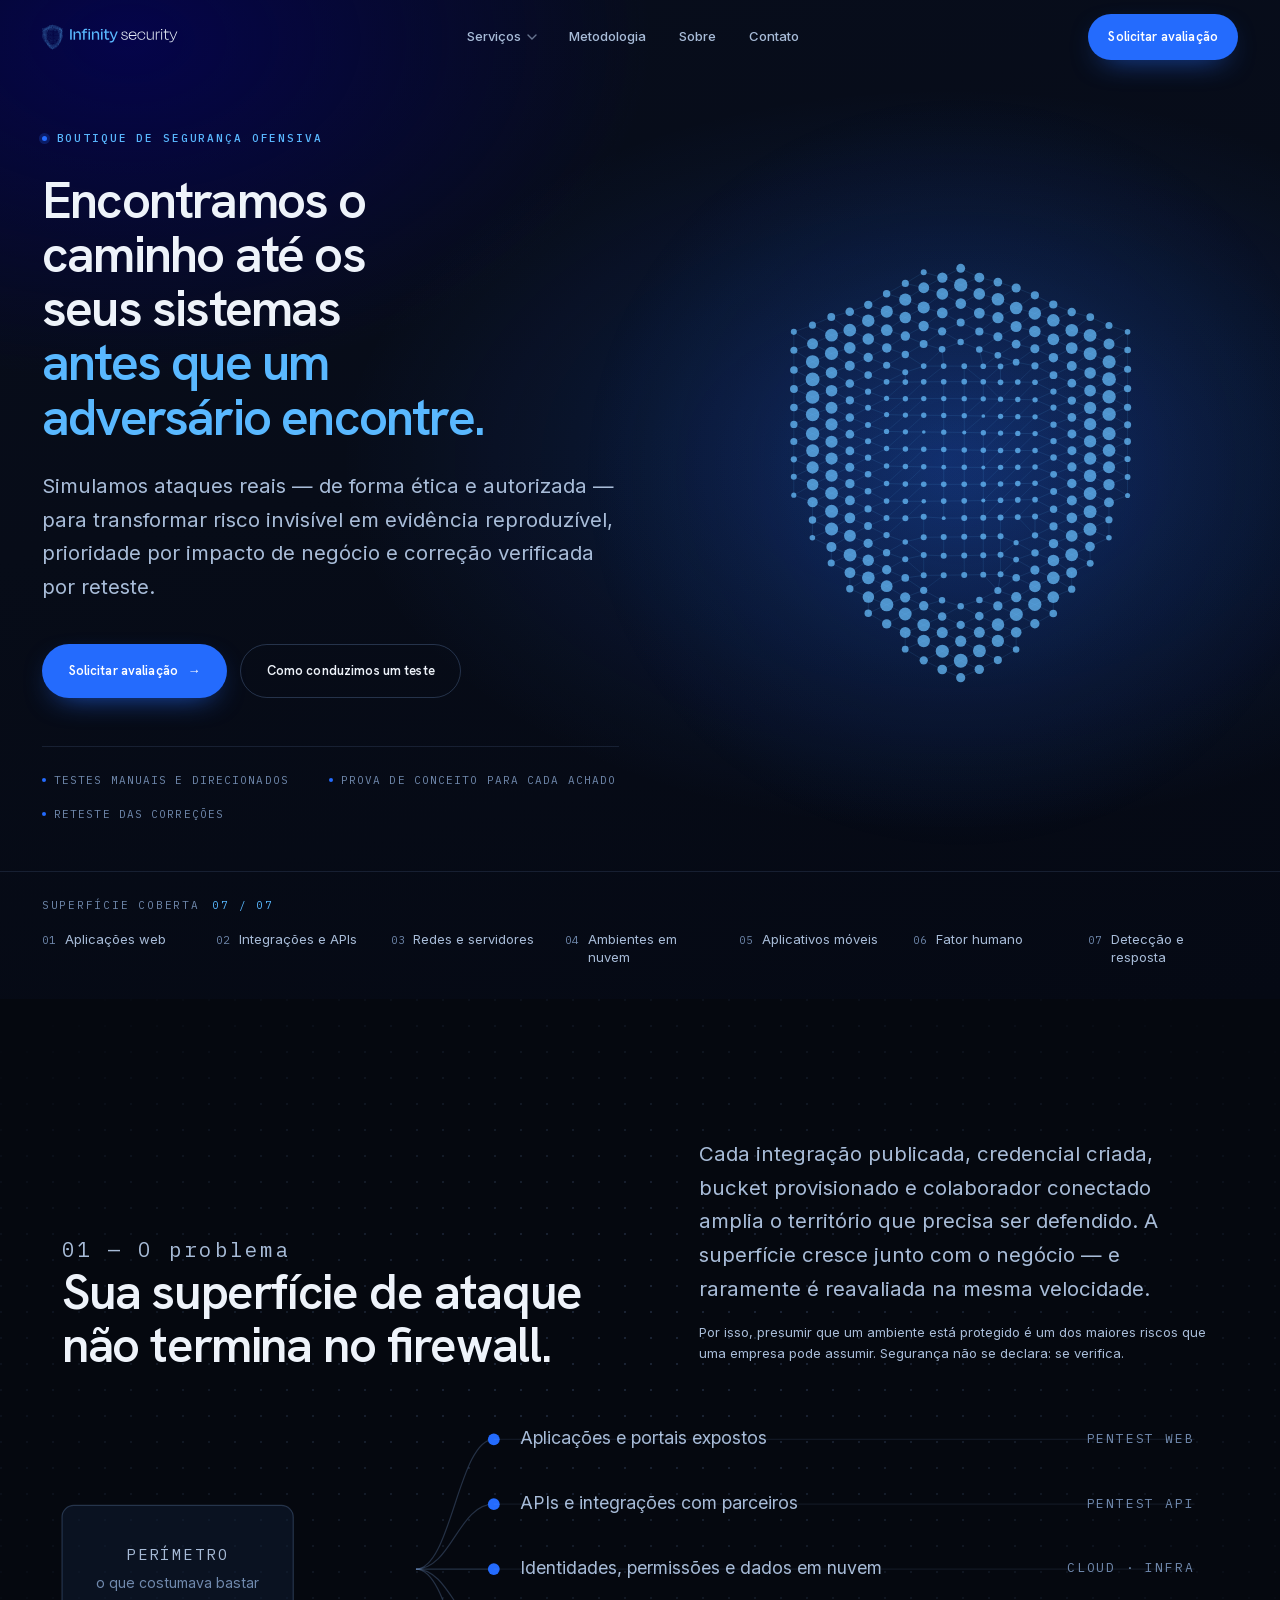
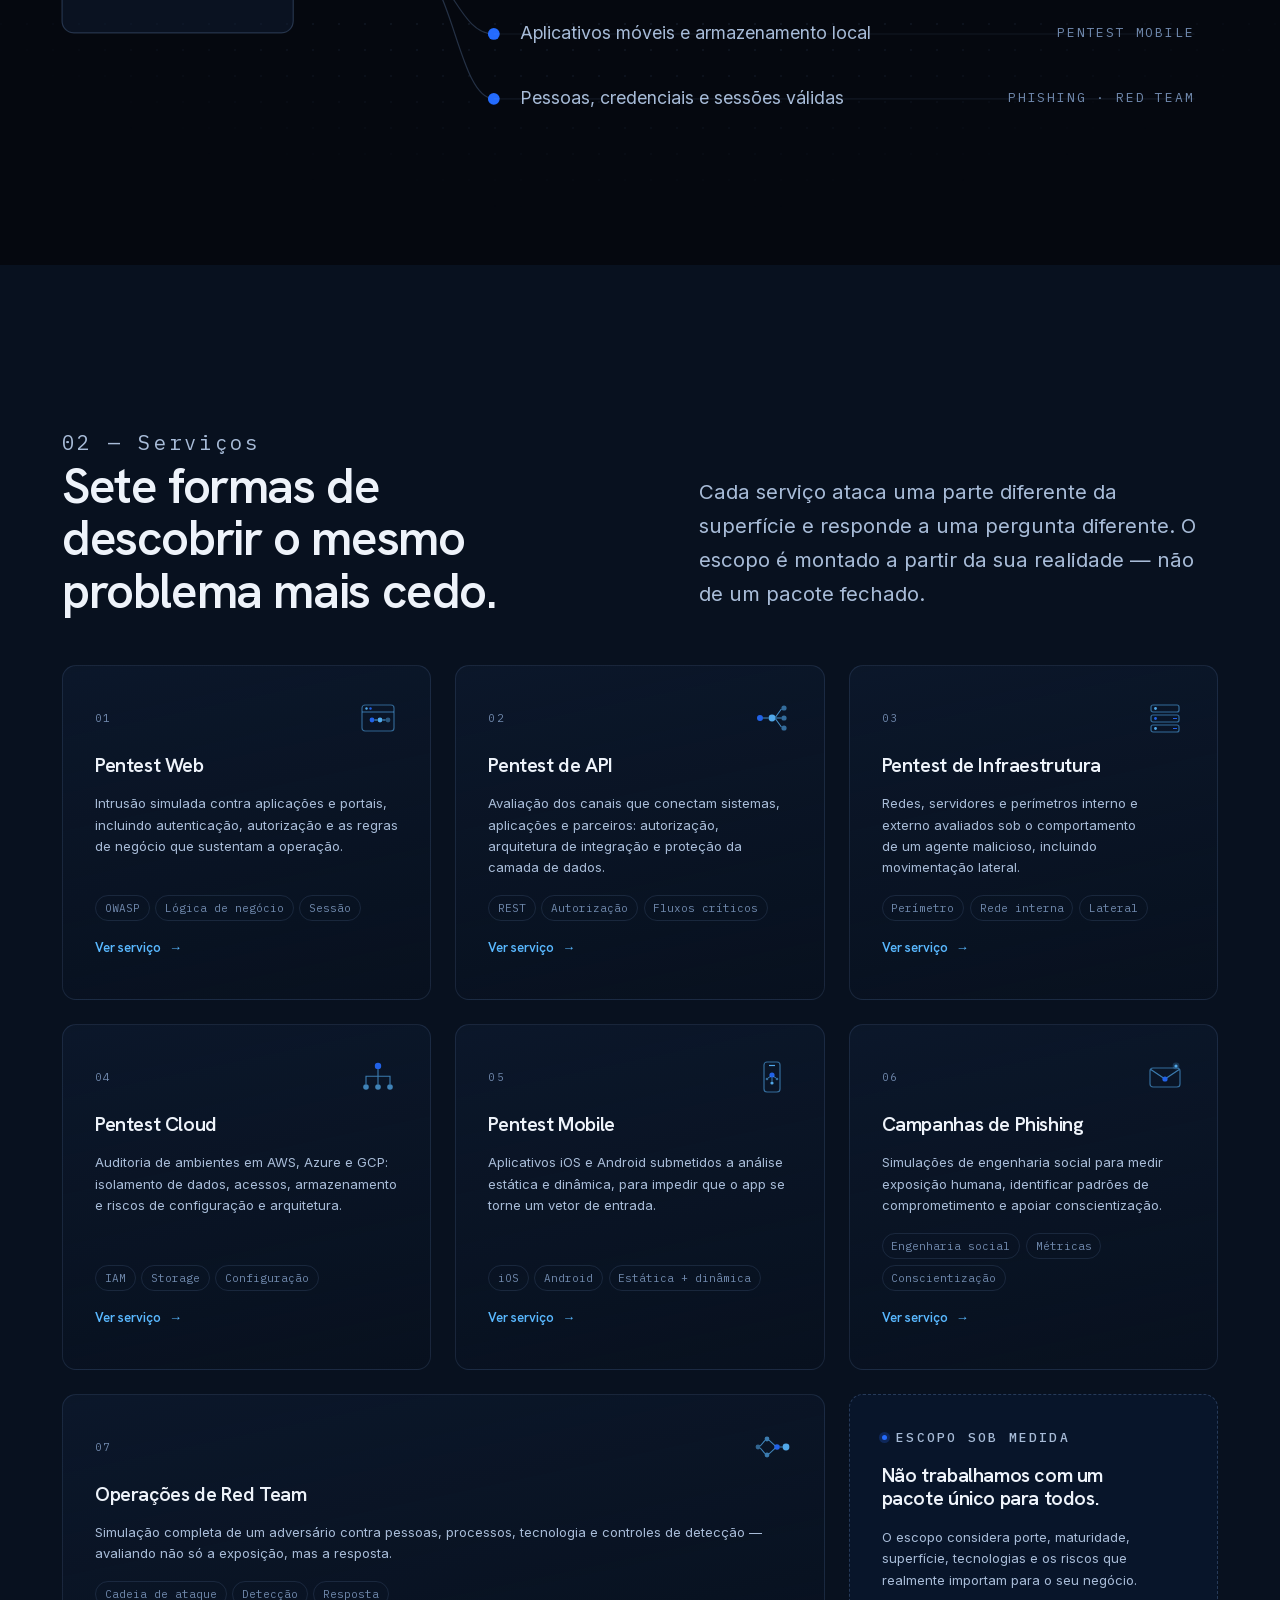
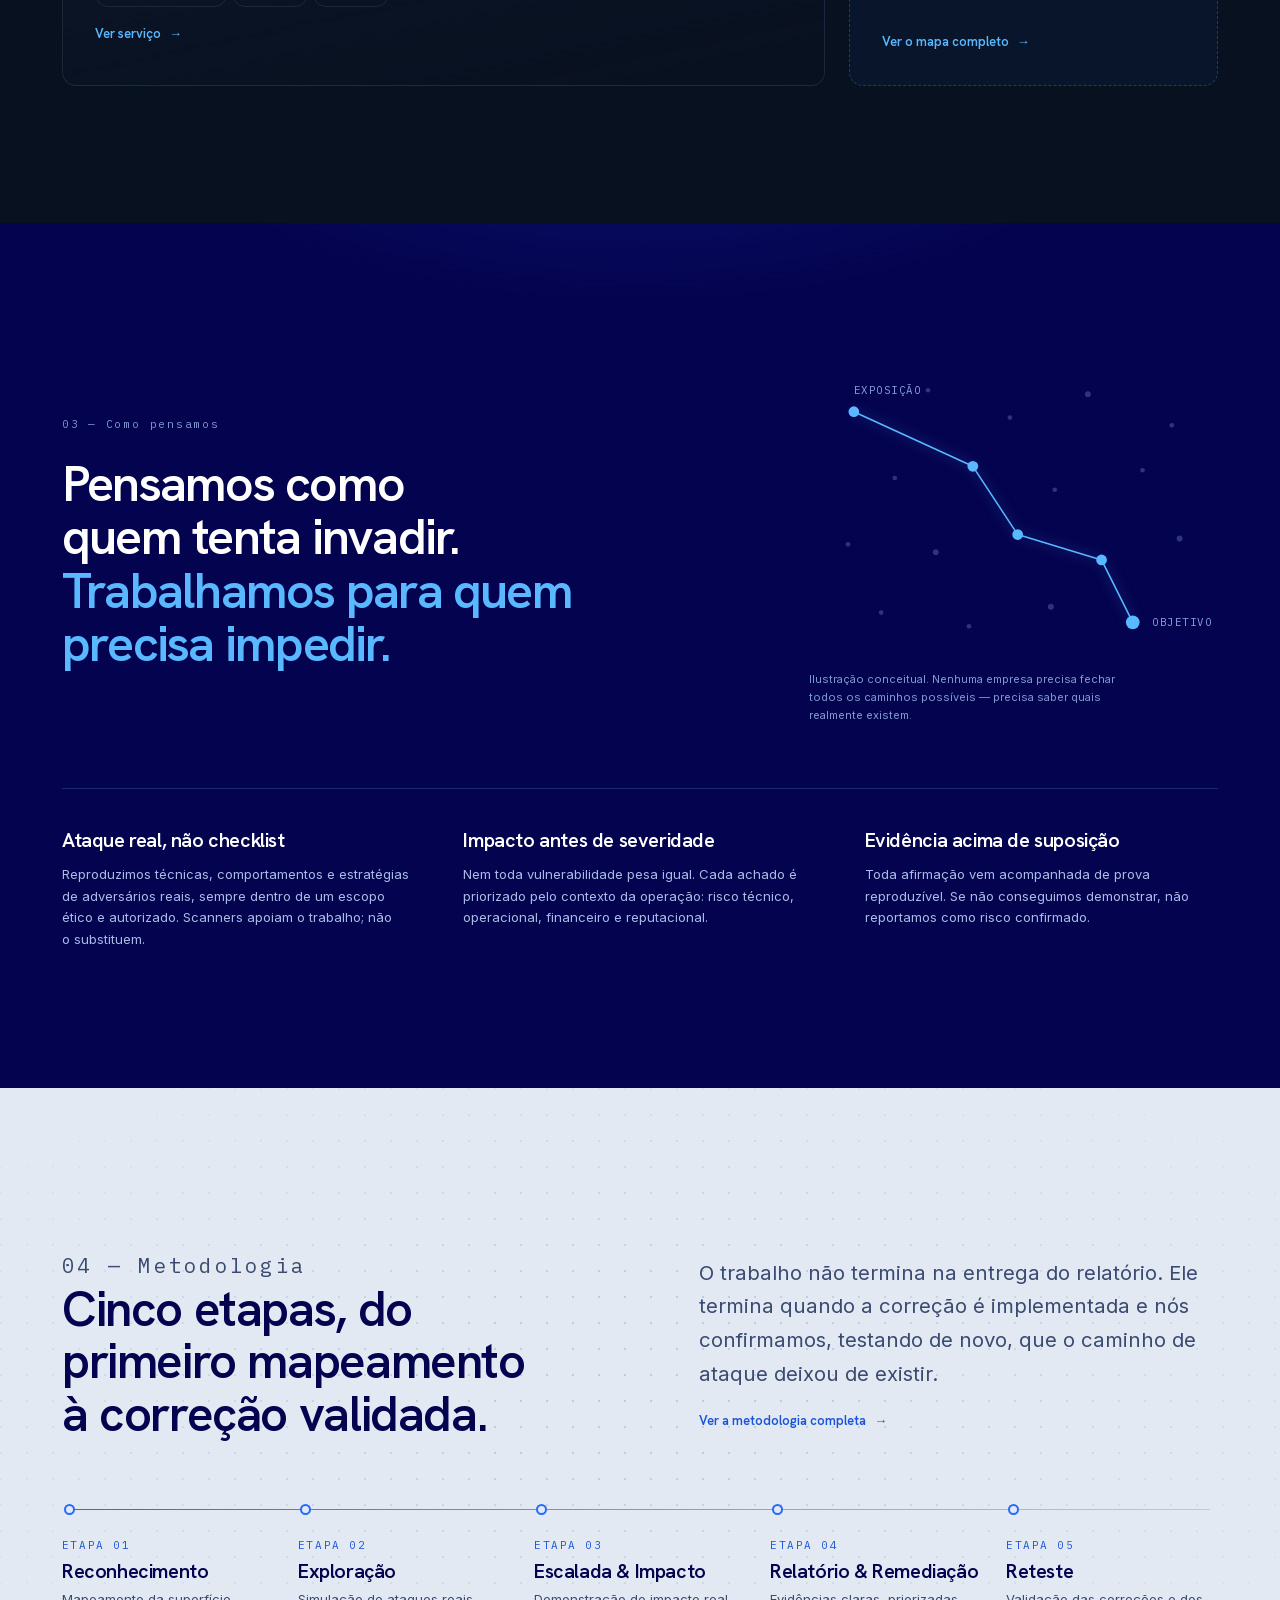
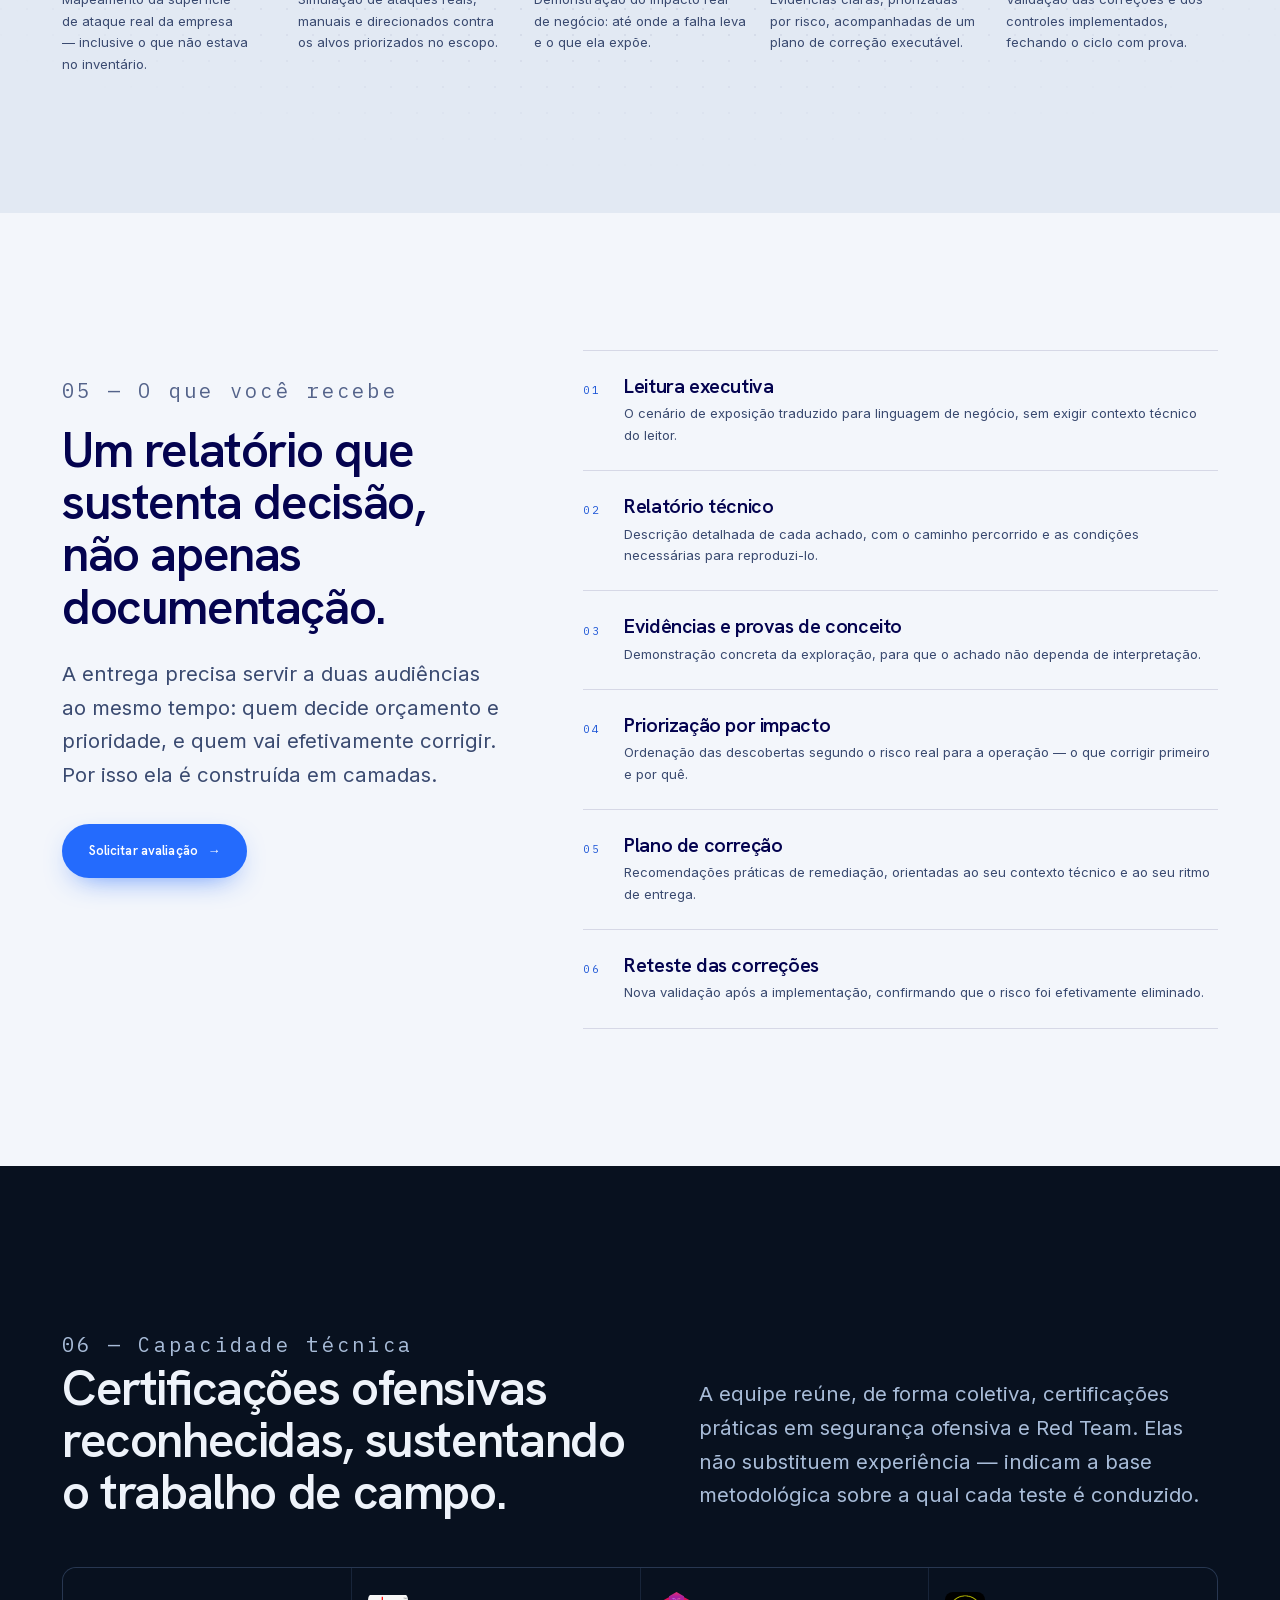
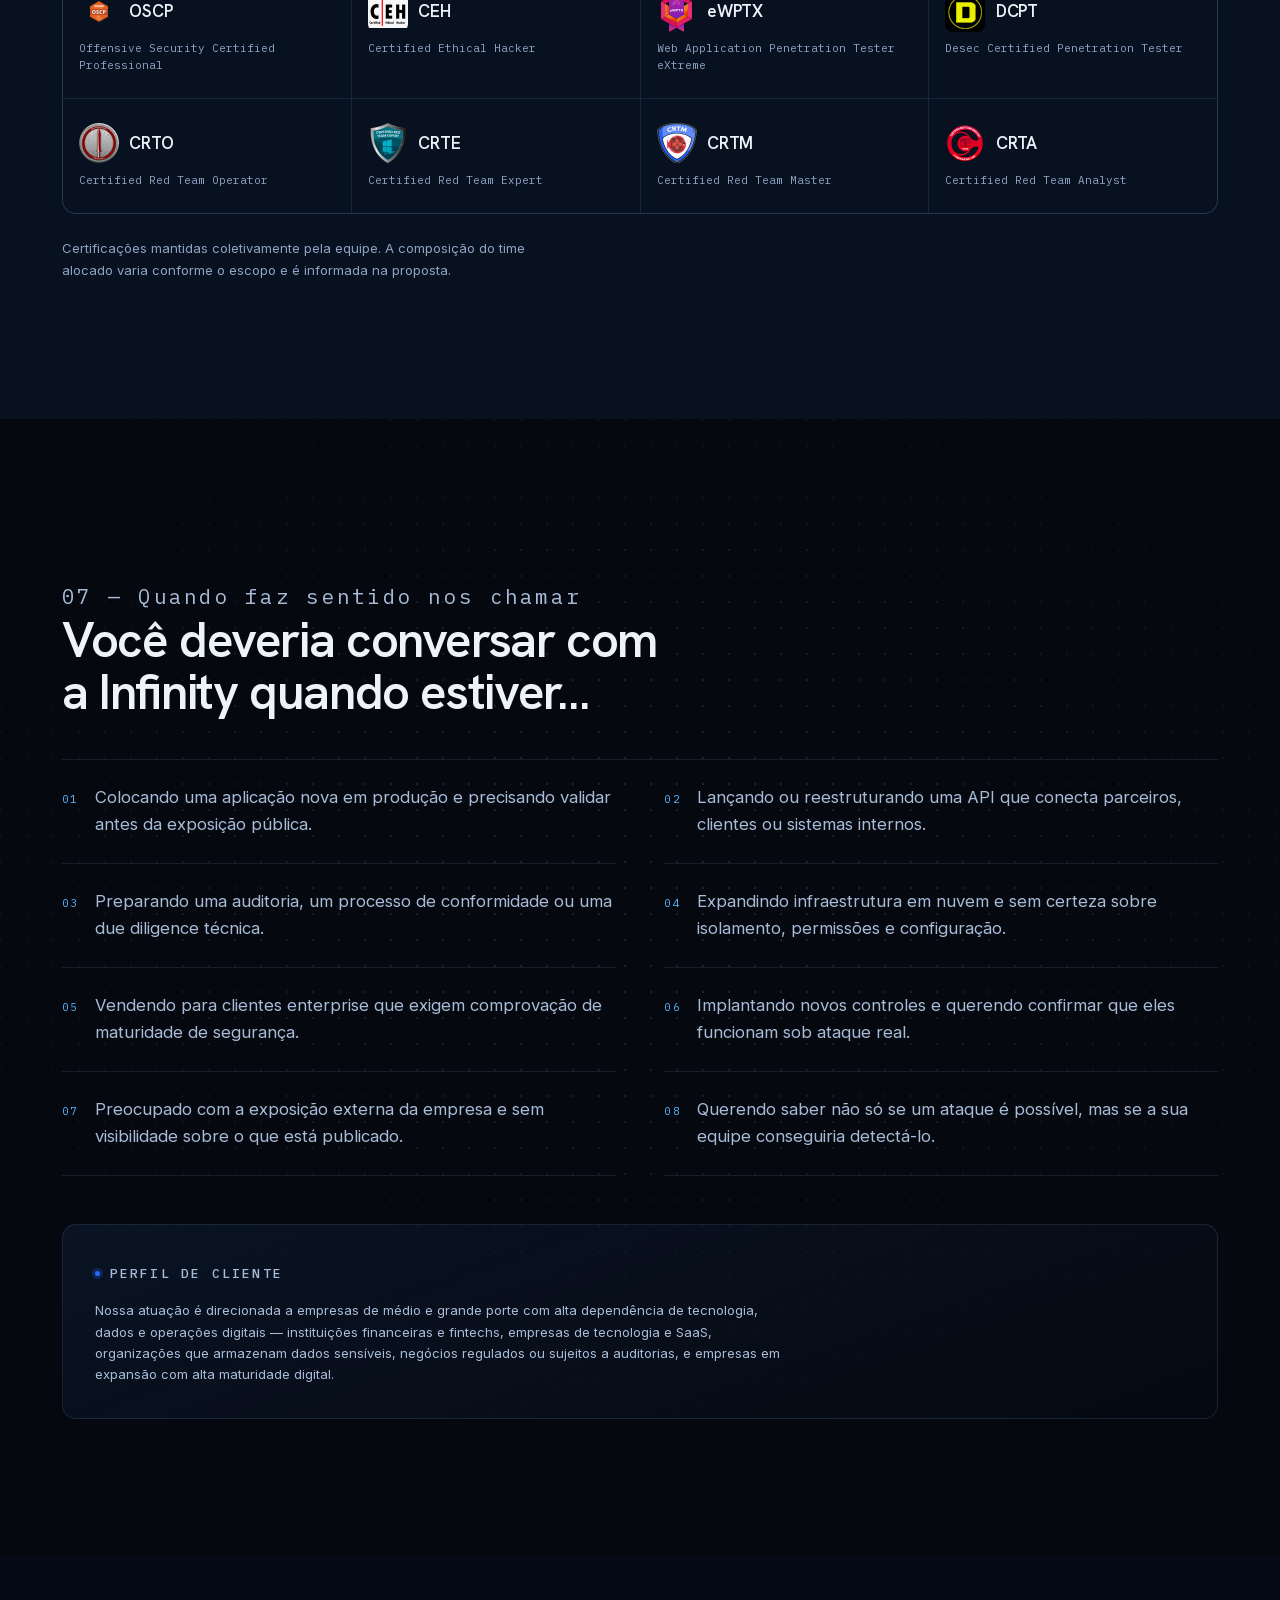
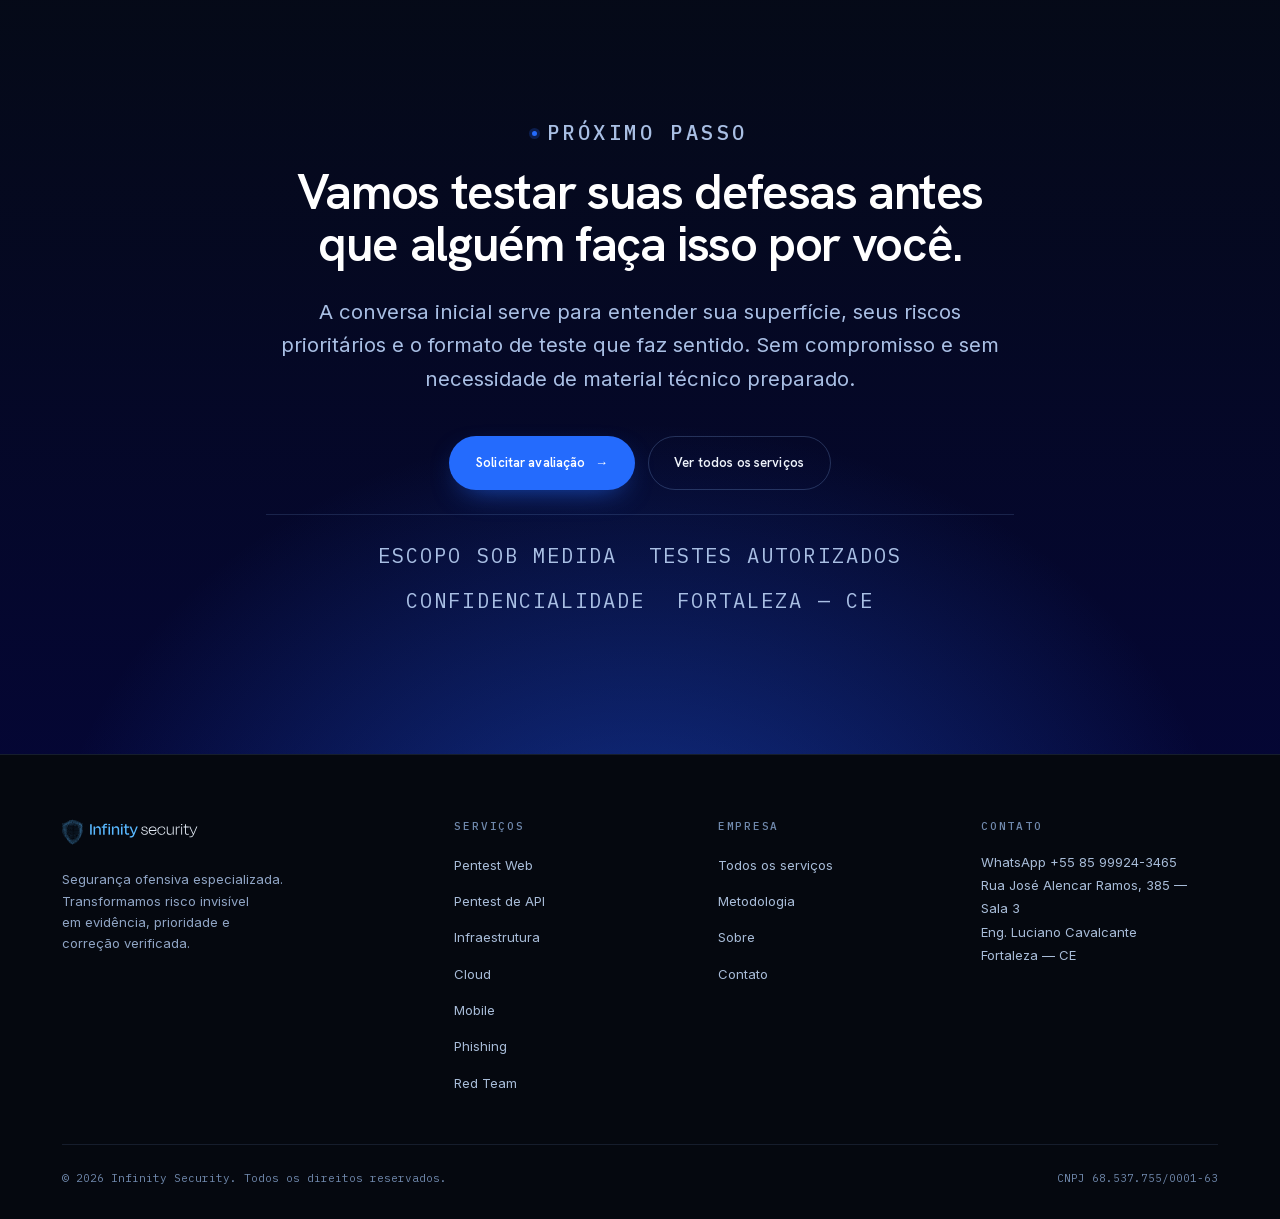
==== commit 1342f22f: "Adiciona selos oficiais de certificação e remove página security.txt Badges reais (OSCP, CEH, eWPTX," ====
--- a/index.html
+++ b/index.html
@@ -575,14 +575,14 @@
     </div>
 
     <div class="cred-grid reveal" style="--reveal-delay:200ms;margin-top:var(--sp-8)">
-      <div class="cred"><strong>OSCP</strong><span>Offensive Security Certified Professional</span></div>
-      <div class="cred"><strong>CEH</strong><span>Certified Ethical Hacker</span></div>
-      <div class="cred"><strong>eWPTX</strong><span>Web Application Penetration Tester eXtreme</span></div>
-      <div class="cred"><strong>DCPT</strong><span>Desec Certified Penetration Tester</span></div>
-      <div class="cred"><strong>CRTO</strong><span>Certified Red Team Operator</span></div>
-      <div class="cred"><strong>CRTE</strong><span>Certified Red Team Expert</span></div>
-      <div class="cred"><strong>CRTM</strong><span>Certified Red Team Master</span></div>
-      <div class="cred"><strong>CRTA</strong><span>Certified Red Team Analyst</span></div>
+      <div class="cred"><div class="cred__head"><img class="cred__badge" src="/assets/img/certifications/oscp.png" alt="Selo OSCP" width="40" height="40" loading="lazy" decoding="async"><strong>OSCP</strong></div><span>Offensive Security Certified Professional</span></div>
+      <div class="cred"><div class="cred__head"><img class="cred__badge" src="/assets/img/certifications/ceh.png" alt="Selo CEH" width="40" height="40" loading="lazy" decoding="async"><strong>CEH</strong></div><span>Certified Ethical Hacker</span></div>
+      <div class="cred"><div class="cred__head"><img class="cred__badge" src="/assets/img/certifications/ewptx.svg" alt="Selo eWPTX" width="40" height="40" loading="lazy" decoding="async"><strong>eWPTX</strong></div><span>Web Application Penetration Tester eXtreme</span></div>
+      <div class="cred"><div class="cred__head"><img class="cred__badge" src="/assets/img/certifications/dcpt.png" alt="Selo DCPT" width="40" height="40" loading="lazy" decoding="async"><strong>DCPT</strong></div><span>Desec Certified Penetration Tester</span></div>
+      <div class="cred"><div class="cred__head"><img class="cred__badge" src="/assets/img/certifications/crto.png" alt="Selo CRTO" width="40" height="40" loading="lazy" decoding="async"><strong>CRTO</strong></div><span>Certified Red Team Operator</span></div>
+      <div class="cred"><div class="cred__head"><img class="cred__badge" src="/assets/img/certifications/crte.png" alt="Selo CRTE" width="40" height="40" loading="lazy" decoding="async"><strong>CRTE</strong></div><span>Certified Red Team Expert</span></div>
+      <div class="cred"><div class="cred__head"><img class="cred__badge" src="/assets/img/certifications/crtm.png" alt="Selo CRTM" width="40" height="40" loading="lazy" decoding="async"><strong>CRTM</strong></div><span>Certified Red Team Master</span></div>
+      <div class="cred"><div class="cred__head"><img class="cred__badge" src="/assets/img/certifications/crta.png" alt="Selo CRTA" width="40" height="40" loading="lazy" decoding="async"><strong>CRTA</strong></div><span>Certified Red Team Analyst</span></div>
     </div>
     <p class="cred-note reveal" style="--reveal-delay:260ms">
       Certificações mantidas coletivamente pela equipe. A composição do time
@@ -676,7 +676,6 @@
           <li><a href="/metodologia">Metodologia</a></li>
           <li><a href="/sobre">Sobre</a></li>
           <li><a href="/contato">Contato</a></li>
-          <li><a href="/.well-known/security.txt">security.txt</a></li>
         </ul>
       </div>
 
--- a/assets/css/style.css
+++ b/assets/css/style.css
@@ -706,10 +706,15 @@
 @media (min-width: 700px) { .cred-grid { grid-template-columns: repeat(4, 1fr); } }
 .cred {
   background: var(--surface-100); padding: var(--sp-5) var(--sp-4);
-  display: flex; flex-direction: column; gap: .3rem; align-items: flex-start;
+  display: flex; flex-direction: column; gap: .55rem; align-items: flex-start;
   transition: background-color var(--dur-mid) var(--ease-out);
 }
 .cred:hover { background: var(--surface-200); }
+.cred__head { display: flex; align-items: center; gap: .65rem; }
+.cred__badge {
+  width: 40px; height: 40px; object-fit: contain; flex-shrink: 0;
+  border-radius: var(--r-sm);
+}
 .cred strong {
   font-family: var(--font-display); font-size: 1.05rem; font-weight: 600;
   color: var(--text-hi); letter-spacing: -.01em;
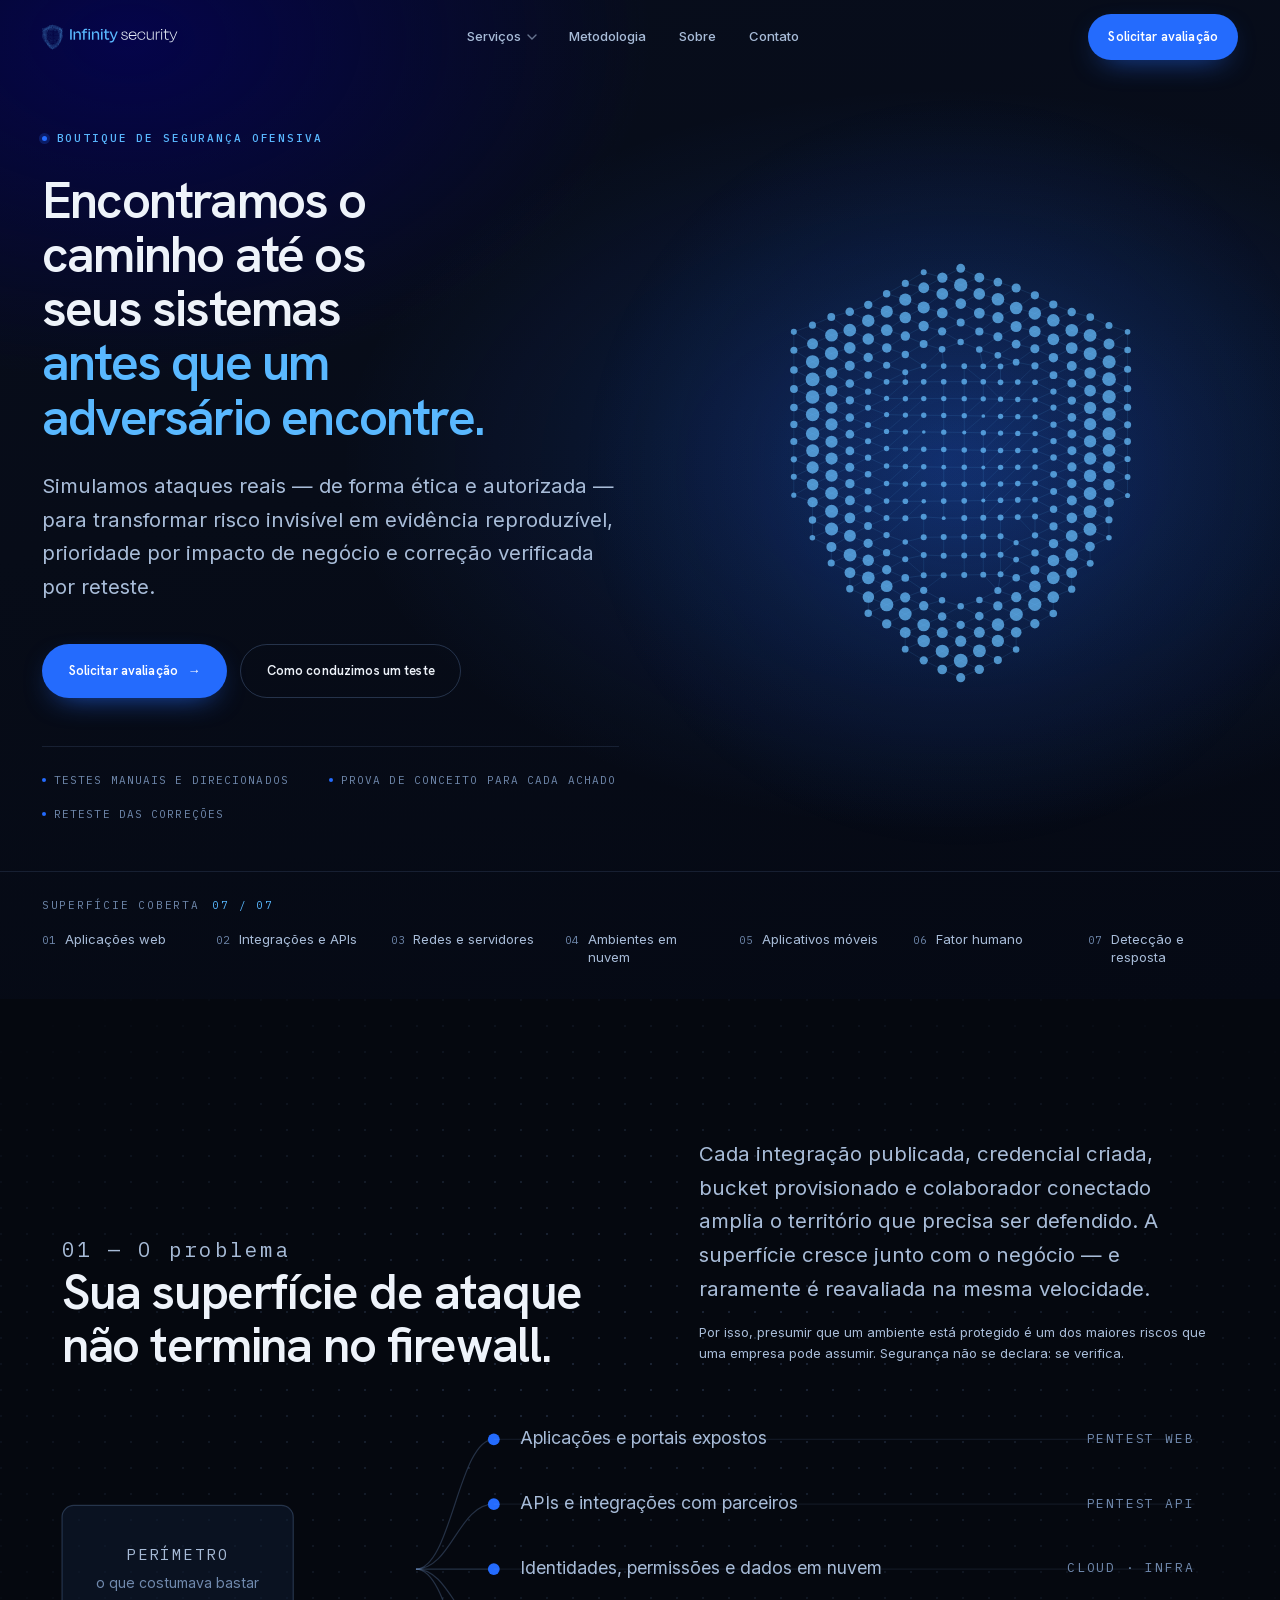
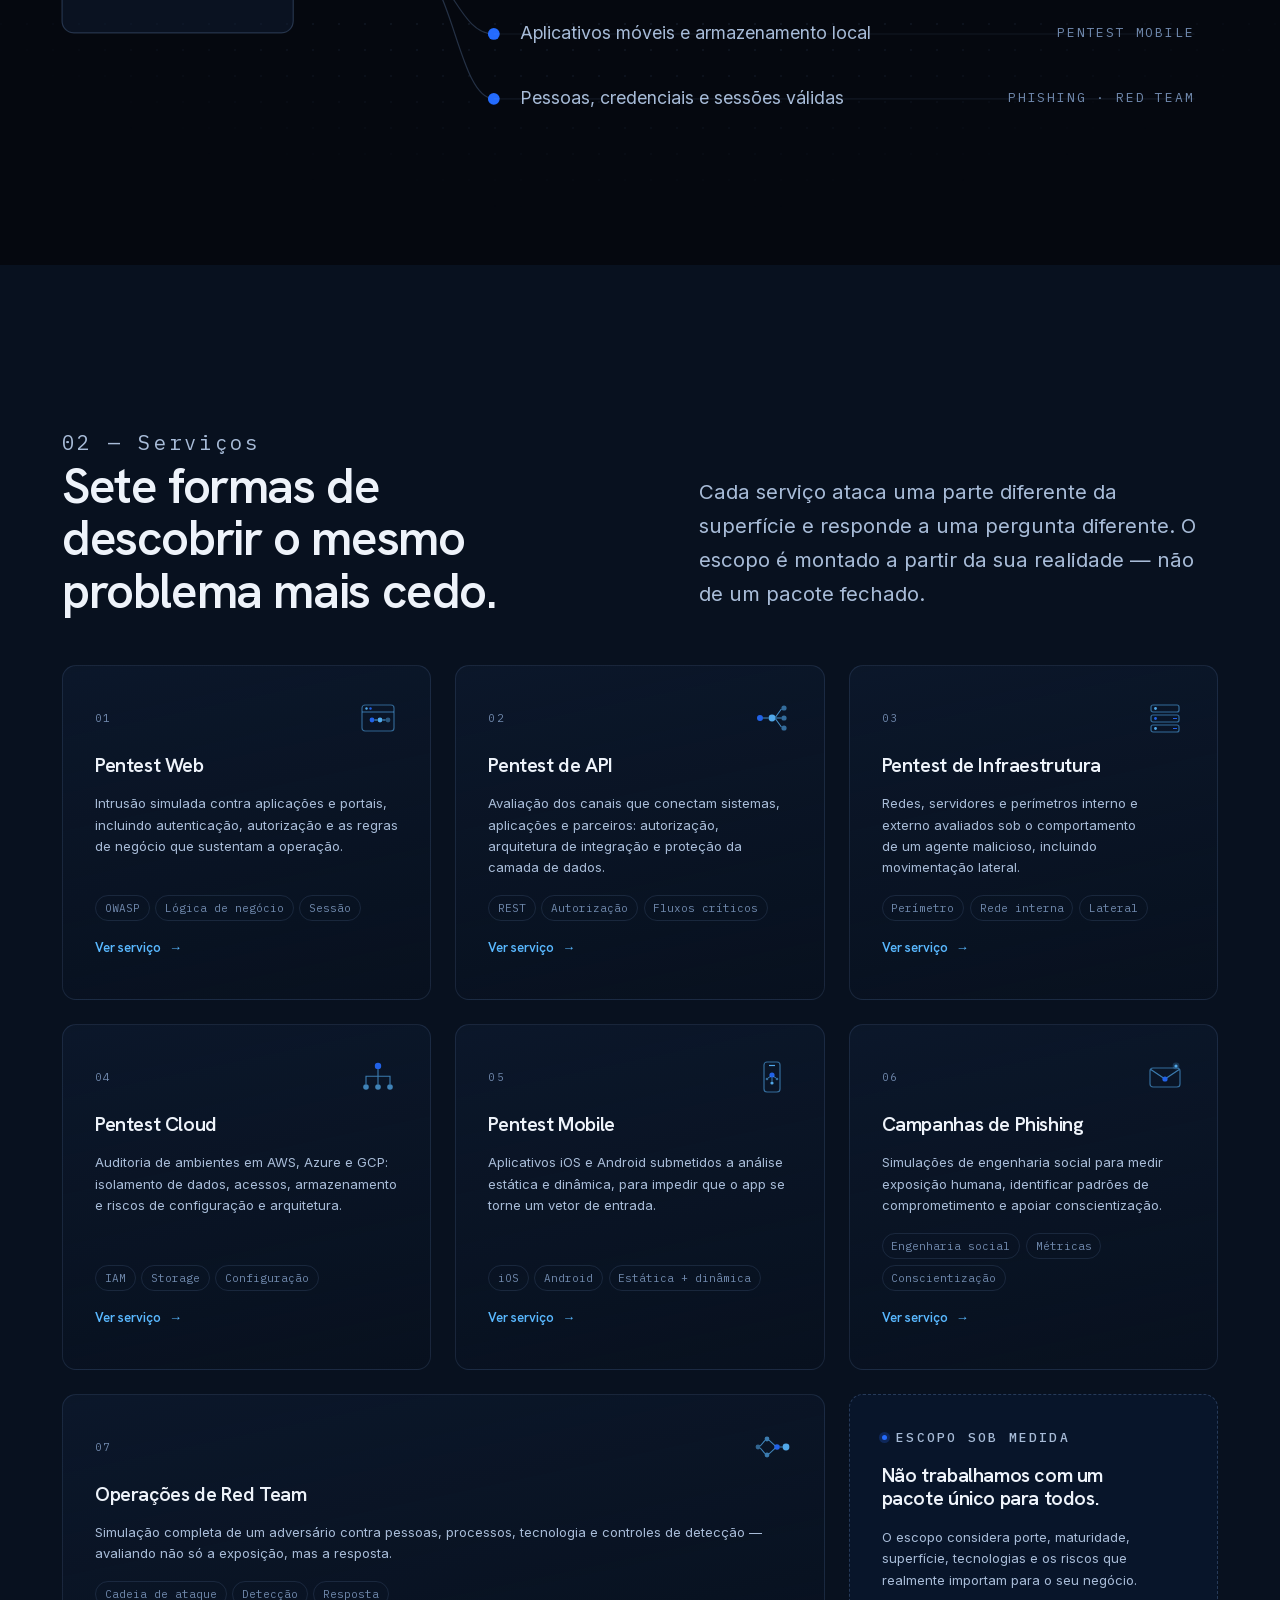
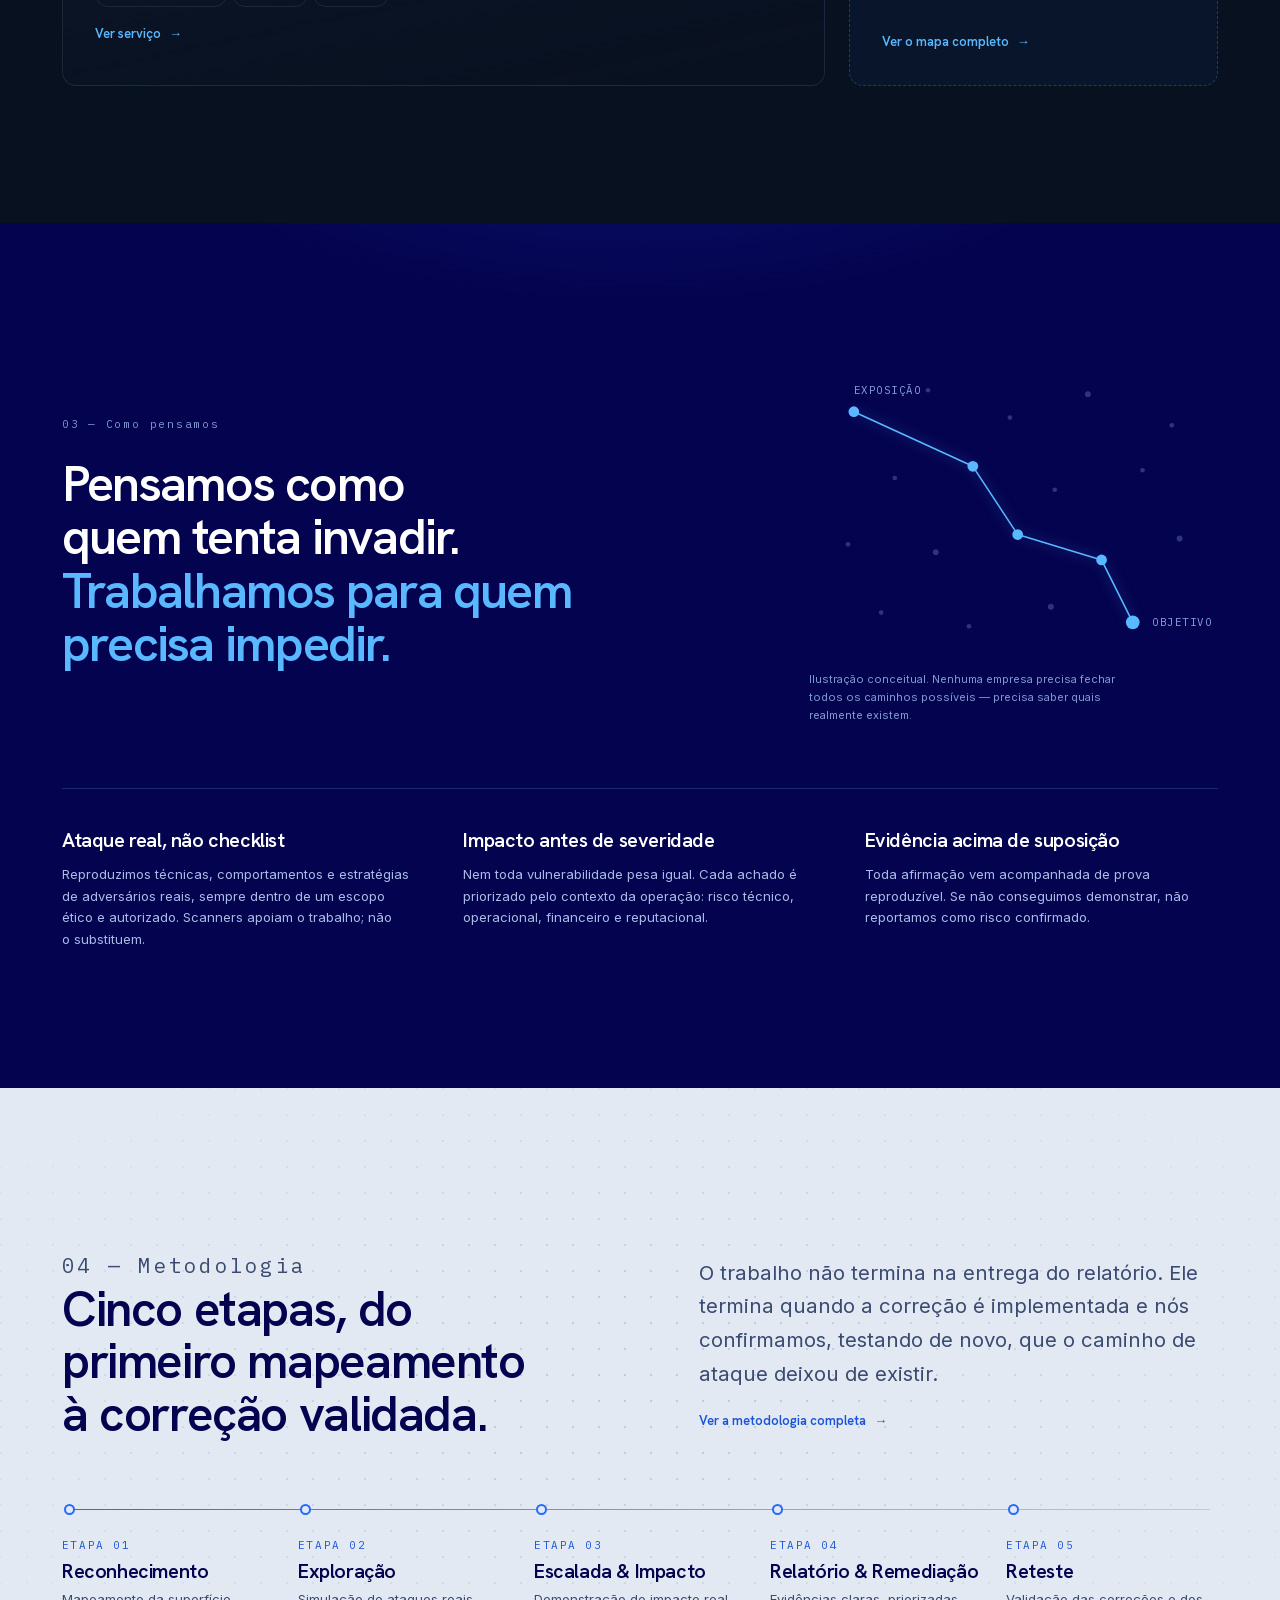
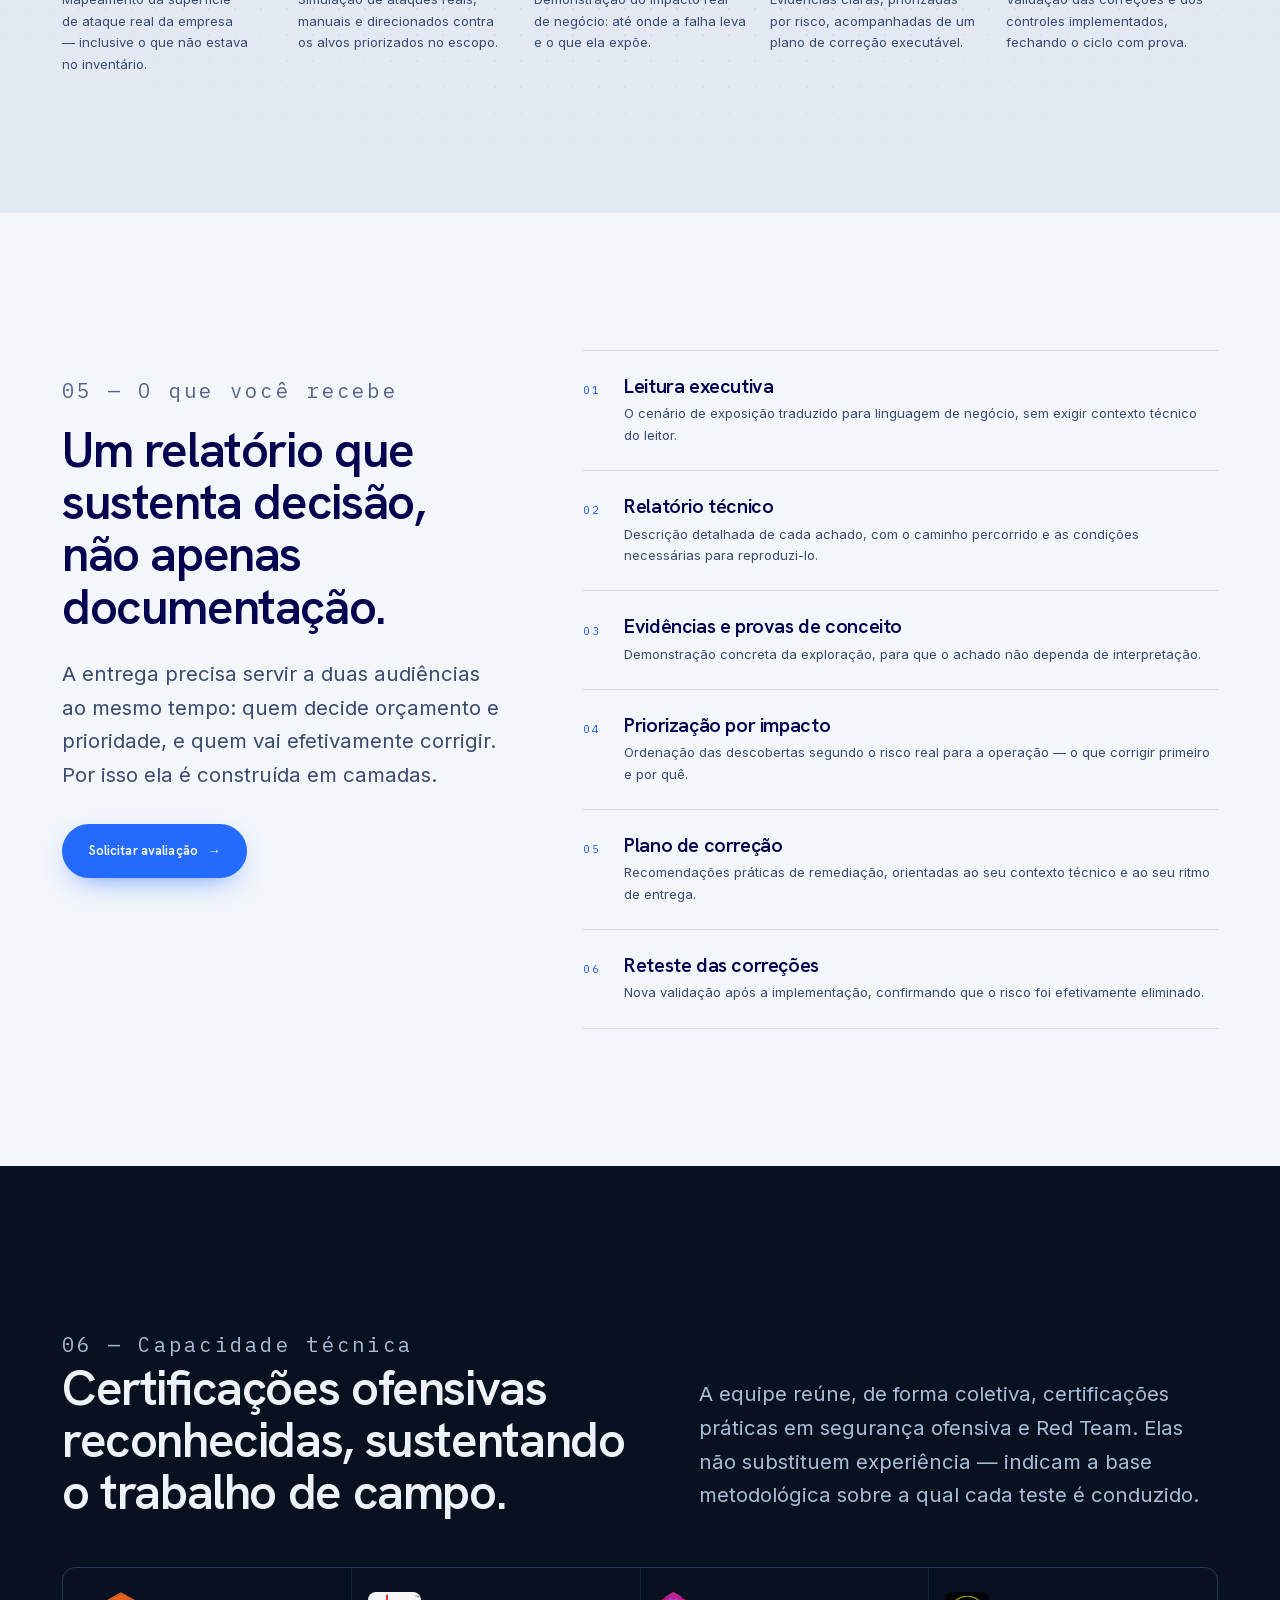
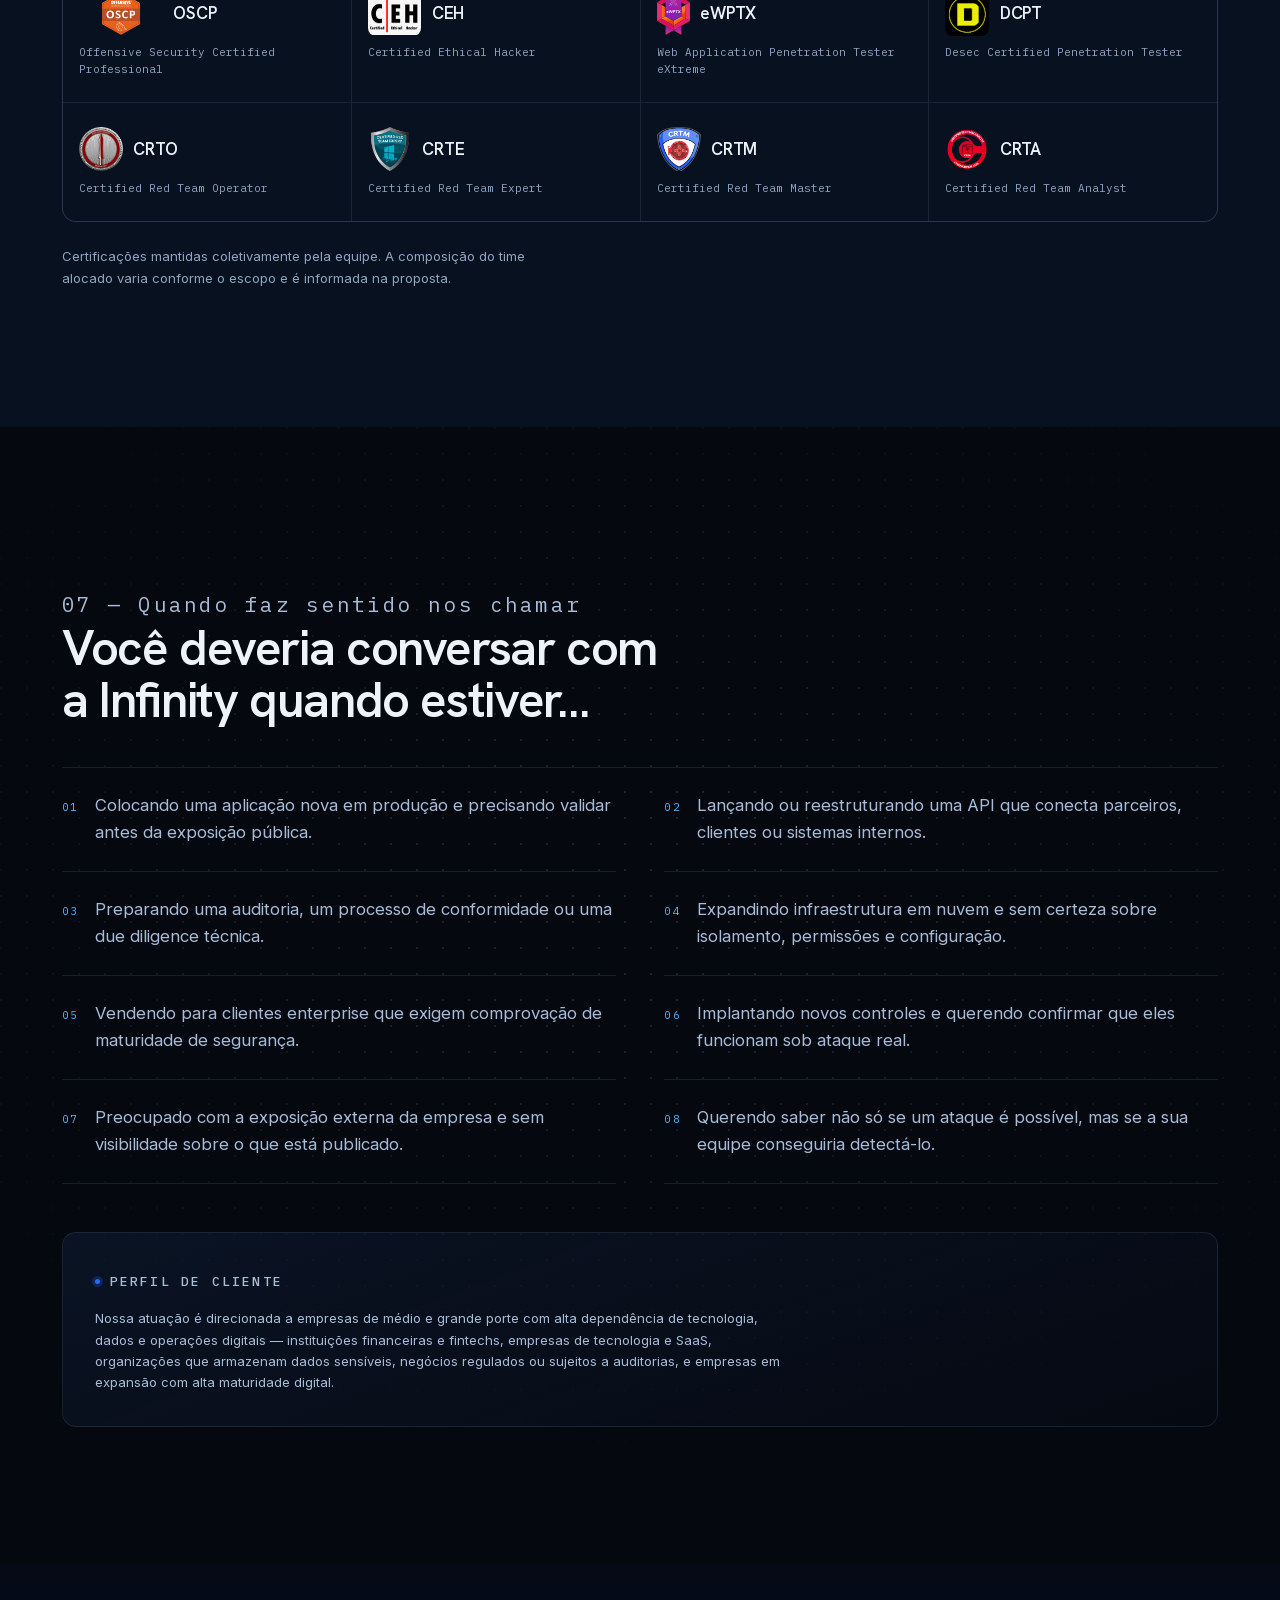
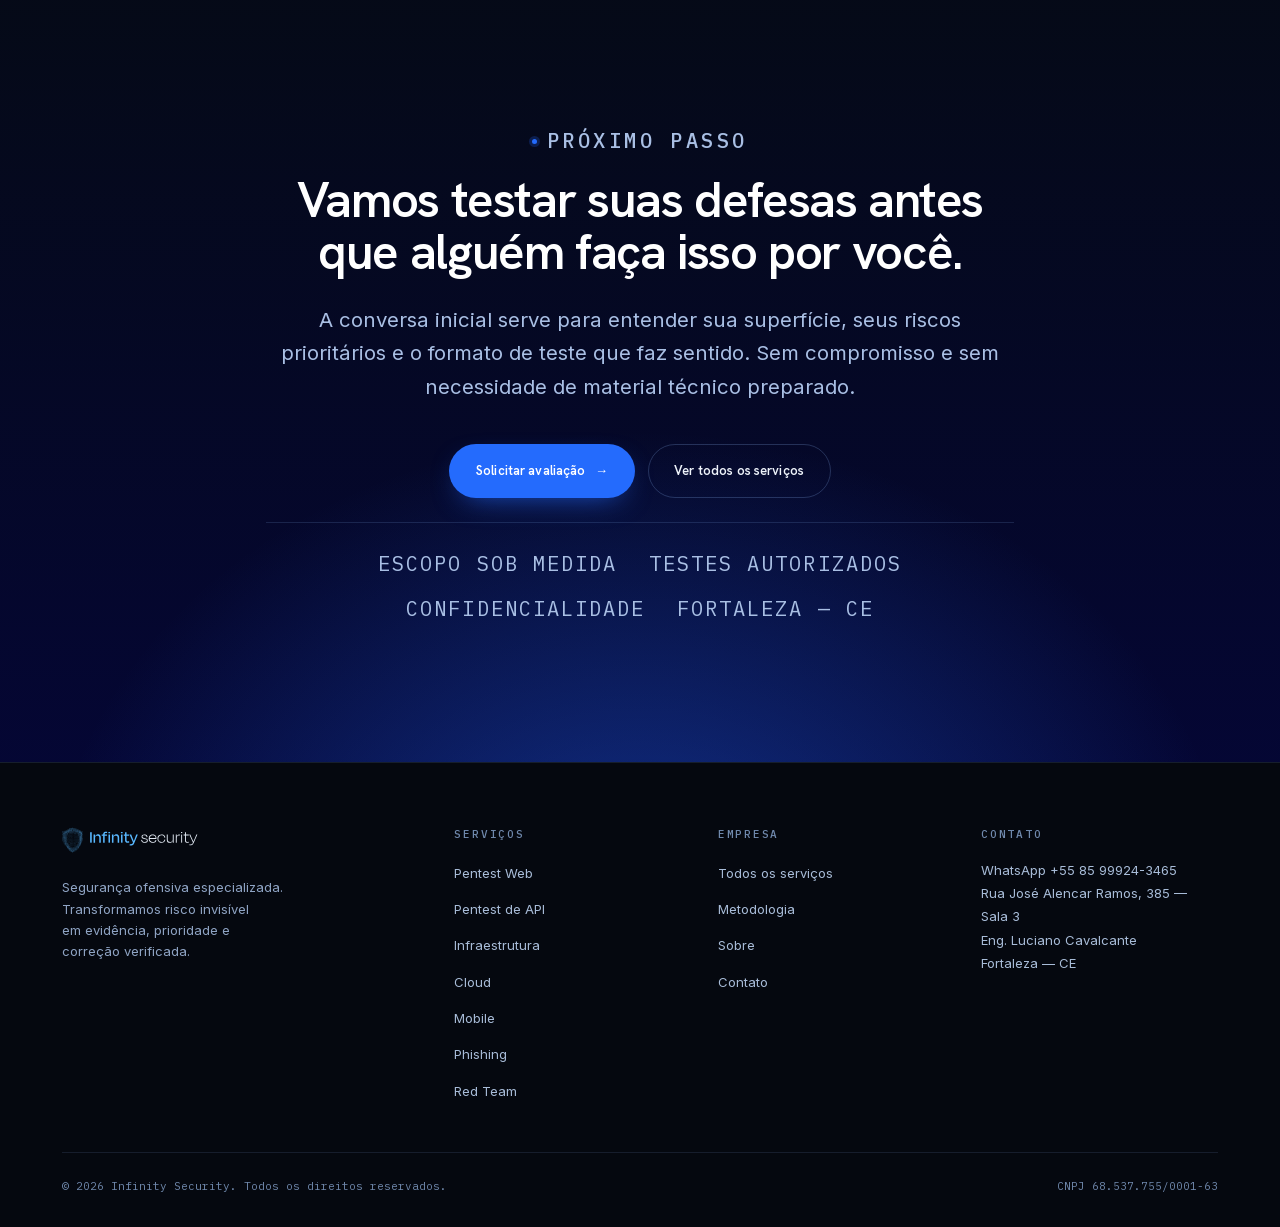
==== commit 9cd665e6: "Corrige proporção dos badges de certificação Trocado box fixo 40x40 por altura fixa (44px) com largu" ====
--- a/index.html
+++ b/index.html
@@ -575,14 +575,14 @@
     </div>
 
     <div class="cred-grid reveal" style="--reveal-delay:200ms;margin-top:var(--sp-8)">
-      <div class="cred"><div class="cred__head"><img class="cred__badge" src="/assets/img/certifications/oscp.png" alt="Selo OSCP" width="40" height="40" loading="lazy" decoding="async"><strong>OSCP</strong></div><span>Offensive Security Certified Professional</span></div>
-      <div class="cred"><div class="cred__head"><img class="cred__badge" src="/assets/img/certifications/ceh.png" alt="Selo CEH" width="40" height="40" loading="lazy" decoding="async"><strong>CEH</strong></div><span>Certified Ethical Hacker</span></div>
-      <div class="cred"><div class="cred__head"><img class="cred__badge" src="/assets/img/certifications/ewptx.svg" alt="Selo eWPTX" width="40" height="40" loading="lazy" decoding="async"><strong>eWPTX</strong></div><span>Web Application Penetration Tester eXtreme</span></div>
-      <div class="cred"><div class="cred__head"><img class="cred__badge" src="/assets/img/certifications/dcpt.png" alt="Selo DCPT" width="40" height="40" loading="lazy" decoding="async"><strong>DCPT</strong></div><span>Desec Certified Penetration Tester</span></div>
-      <div class="cred"><div class="cred__head"><img class="cred__badge" src="/assets/img/certifications/crto.png" alt="Selo CRTO" width="40" height="40" loading="lazy" decoding="async"><strong>CRTO</strong></div><span>Certified Red Team Operator</span></div>
-      <div class="cred"><div class="cred__head"><img class="cred__badge" src="/assets/img/certifications/crte.png" alt="Selo CRTE" width="40" height="40" loading="lazy" decoding="async"><strong>CRTE</strong></div><span>Certified Red Team Expert</span></div>
-      <div class="cred"><div class="cred__head"><img class="cred__badge" src="/assets/img/certifications/crtm.png" alt="Selo CRTM" width="40" height="40" loading="lazy" decoding="async"><strong>CRTM</strong></div><span>Certified Red Team Master</span></div>
-      <div class="cred"><div class="cred__head"><img class="cred__badge" src="/assets/img/certifications/crta.png" alt="Selo CRTA" width="40" height="40" loading="lazy" decoding="async"><strong>CRTA</strong></div><span>Certified Red Team Analyst</span></div>
+      <div class="cred"><div class="cred__head"><img class="cred__badge" src="/assets/img/certifications/oscp.png" alt="Selo OSCP" width="84" height="44" loading="lazy" decoding="async"><strong>OSCP</strong></div><span>Offensive Security Certified Professional</span></div>
+      <div class="cred"><div class="cred__head"><img class="cred__badge" src="/assets/img/certifications/ceh.png" alt="Selo CEH" width="54" height="44" loading="lazy" decoding="async"><strong>CEH</strong></div><span>Certified Ethical Hacker</span></div>
+      <div class="cred"><div class="cred__head"><img class="cred__badge" src="/assets/img/certifications/ewptx.svg" alt="Selo eWPTX" width="33" height="44" loading="lazy" decoding="async"><strong>eWPTX</strong></div><span>Web Application Penetration Tester eXtreme</span></div>
+      <div class="cred"><div class="cred__head"><img class="cred__badge" src="/assets/img/certifications/dcpt.png" alt="Selo DCPT" width="44" height="44" loading="lazy" decoding="async"><strong>DCPT</strong></div><span>Desec Certified Penetration Tester</span></div>
+      <div class="cred"><div class="cred__head"><img class="cred__badge" src="/assets/img/certifications/crto.png" alt="Selo CRTO" width="44" height="44" loading="lazy" decoding="async"><strong>CRTO</strong></div><span>Certified Red Team Operator</span></div>
+      <div class="cred"><div class="cred__head"><img class="cred__badge" src="/assets/img/certifications/crte.png" alt="Selo CRTE" width="44" height="44" loading="lazy" decoding="async"><strong>CRTE</strong></div><span>Certified Red Team Expert</span></div>
+      <div class="cred"><div class="cred__head"><img class="cred__badge" src="/assets/img/certifications/crtm.png" alt="Selo CRTM" width="44" height="44" loading="lazy" decoding="async"><strong>CRTM</strong></div><span>Certified Red Team Master</span></div>
+      <div class="cred"><div class="cred__head"><img class="cred__badge" src="/assets/img/certifications/crta.png" alt="Selo CRTA" width="44" height="44" loading="lazy" decoding="async"><strong>CRTA</strong></div><span>Certified Red Team Analyst</span></div>
     </div>
     <p class="cred-note reveal" style="--reveal-delay:260ms">
       Certificações mantidas coletivamente pela equipe. A composição do time
--- a/assets/css/style.css
+++ b/assets/css/style.css
@@ -712,7 +712,7 @@
 .cred:hover { background: var(--surface-200); }
 .cred__head { display: flex; align-items: center; gap: .65rem; }
 .cred__badge {
-  width: 40px; height: 40px; object-fit: contain; flex-shrink: 0;
+  height: 44px; width: auto; max-width: 88px; object-fit: contain; flex-shrink: 0;
   border-radius: var(--r-sm);
 }
 .cred strong {
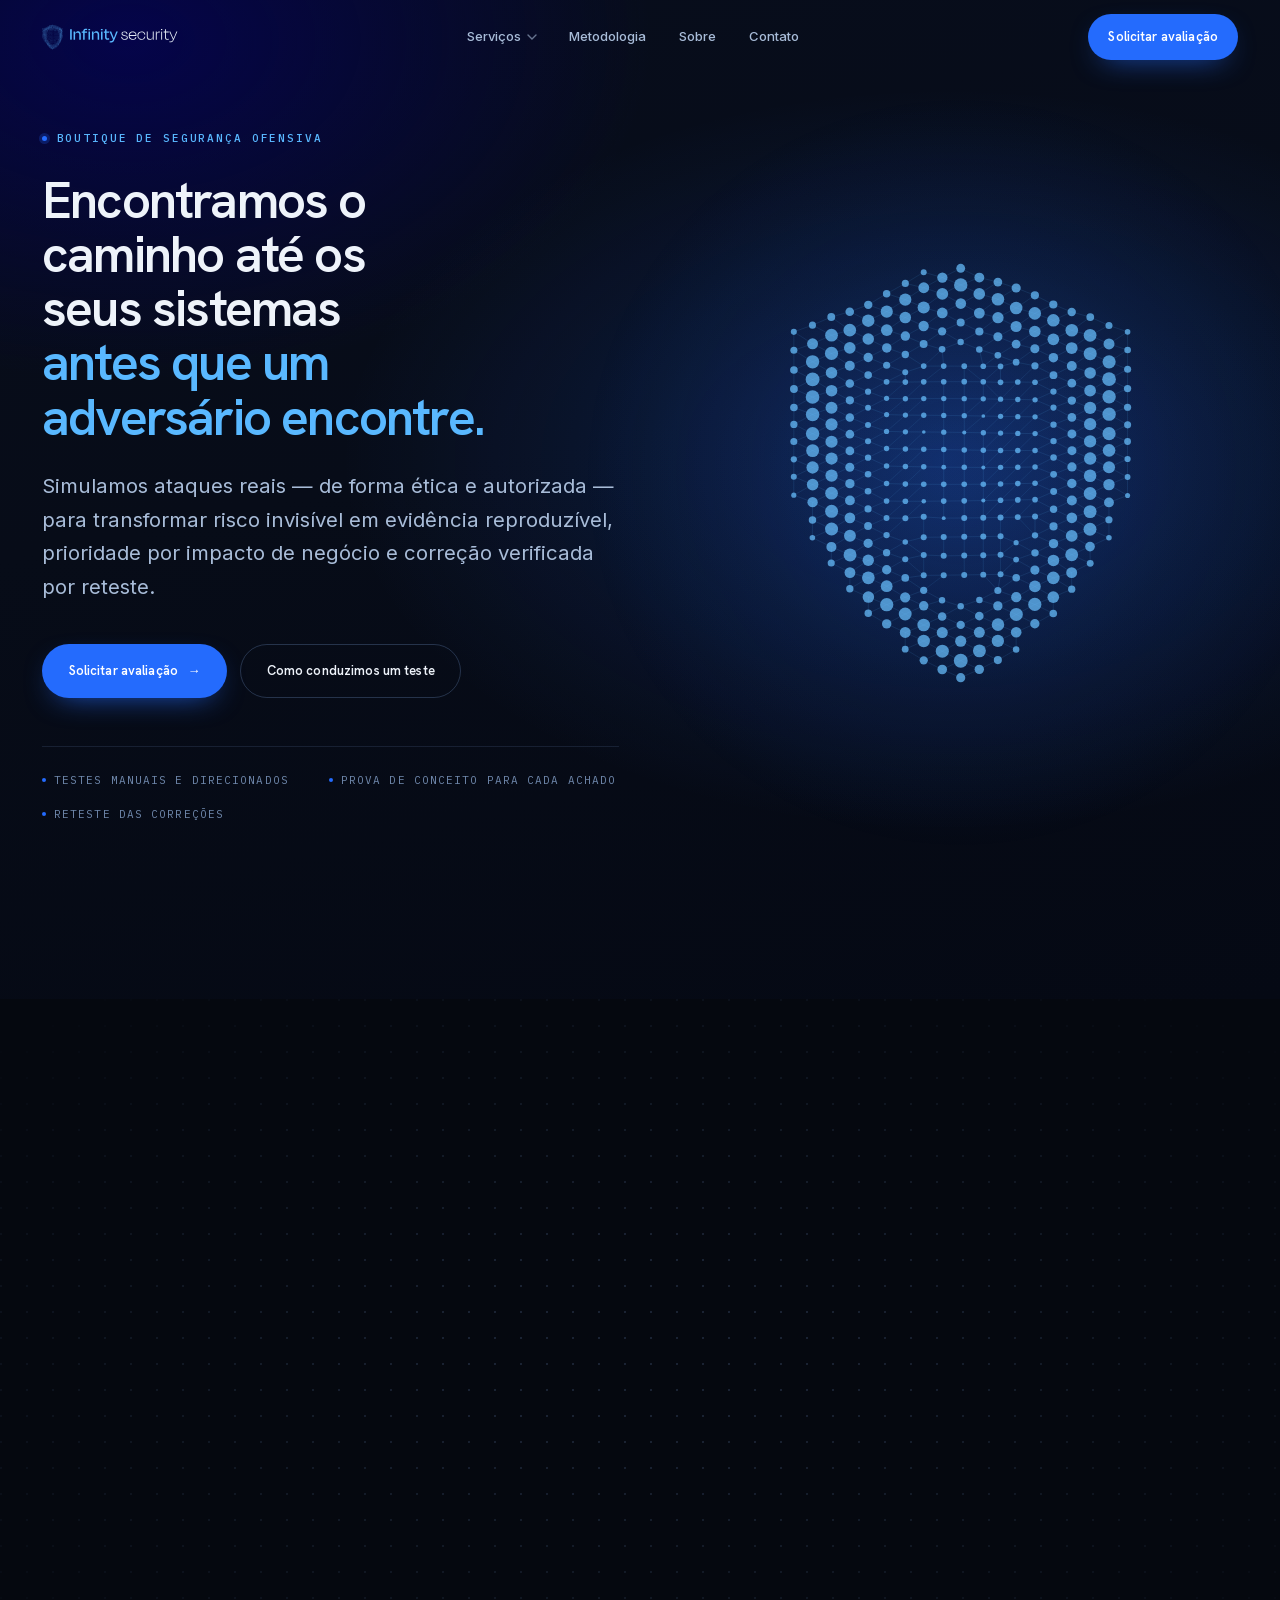
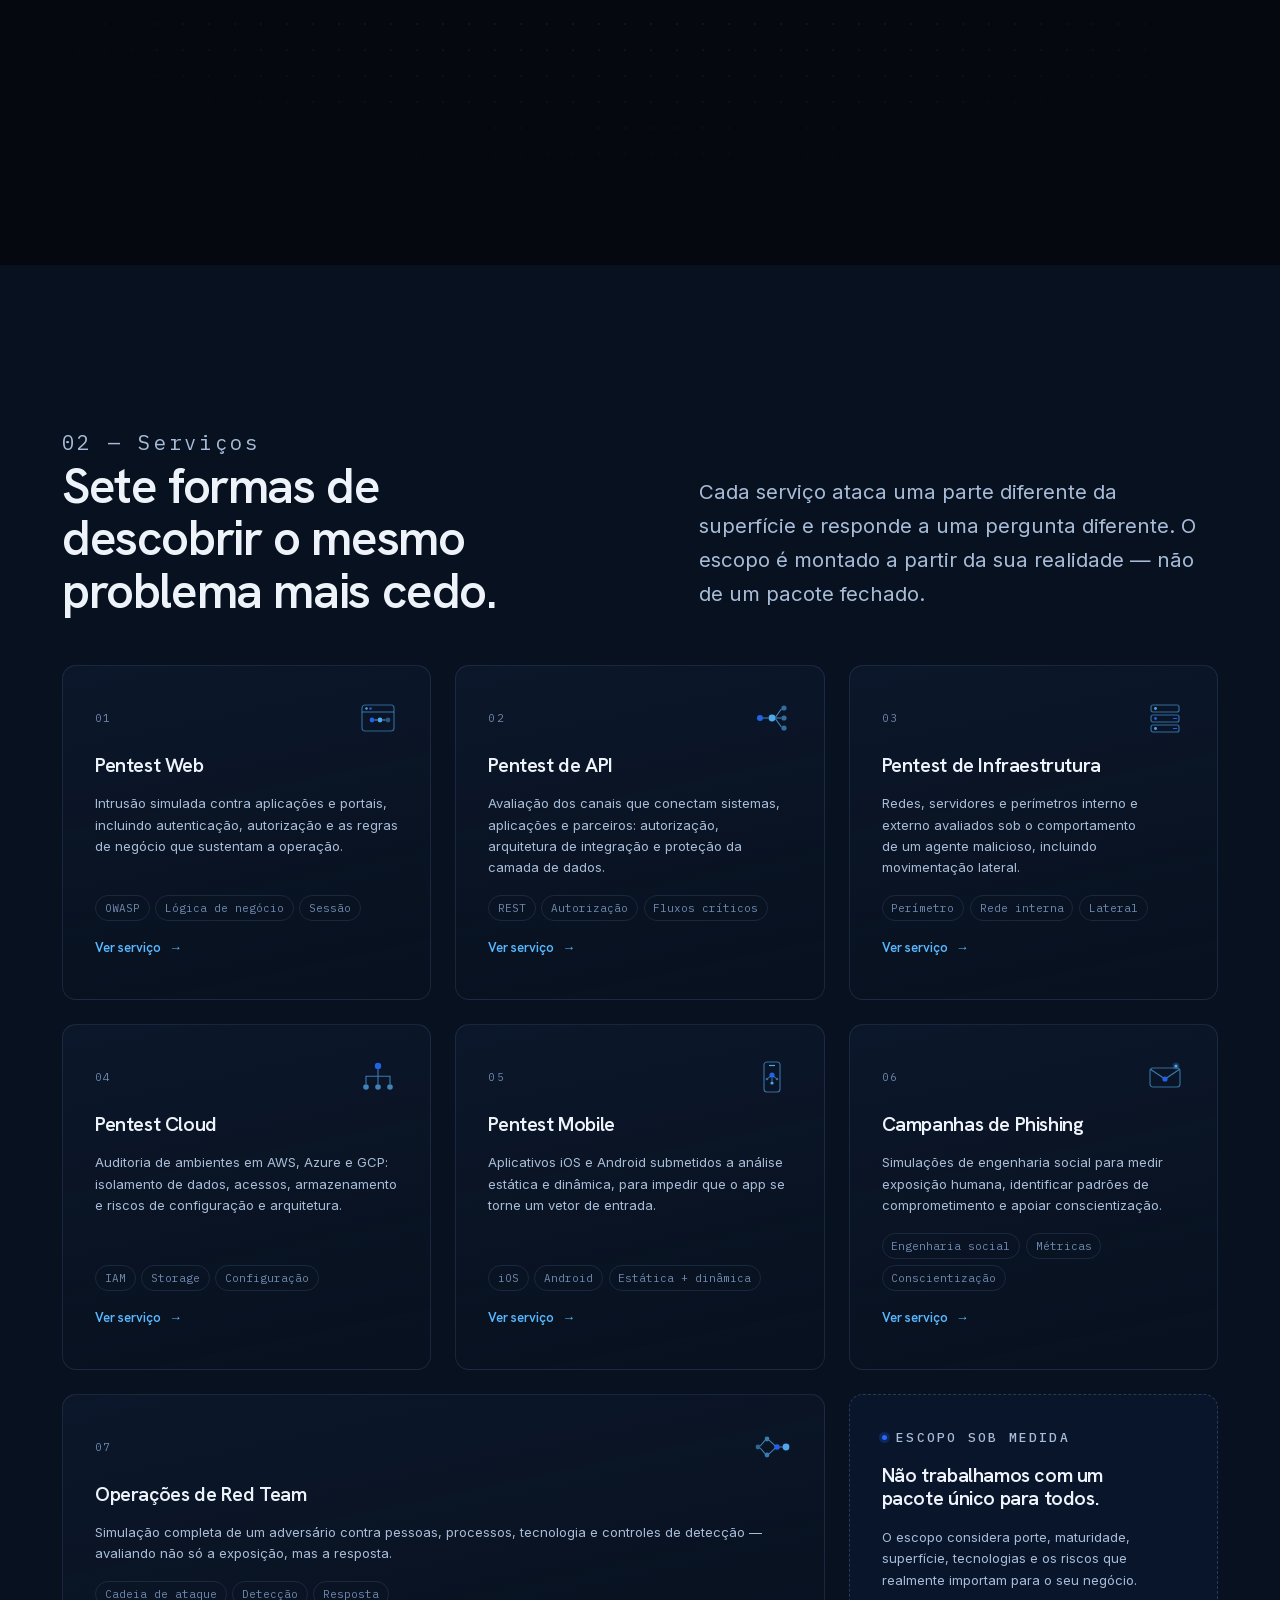
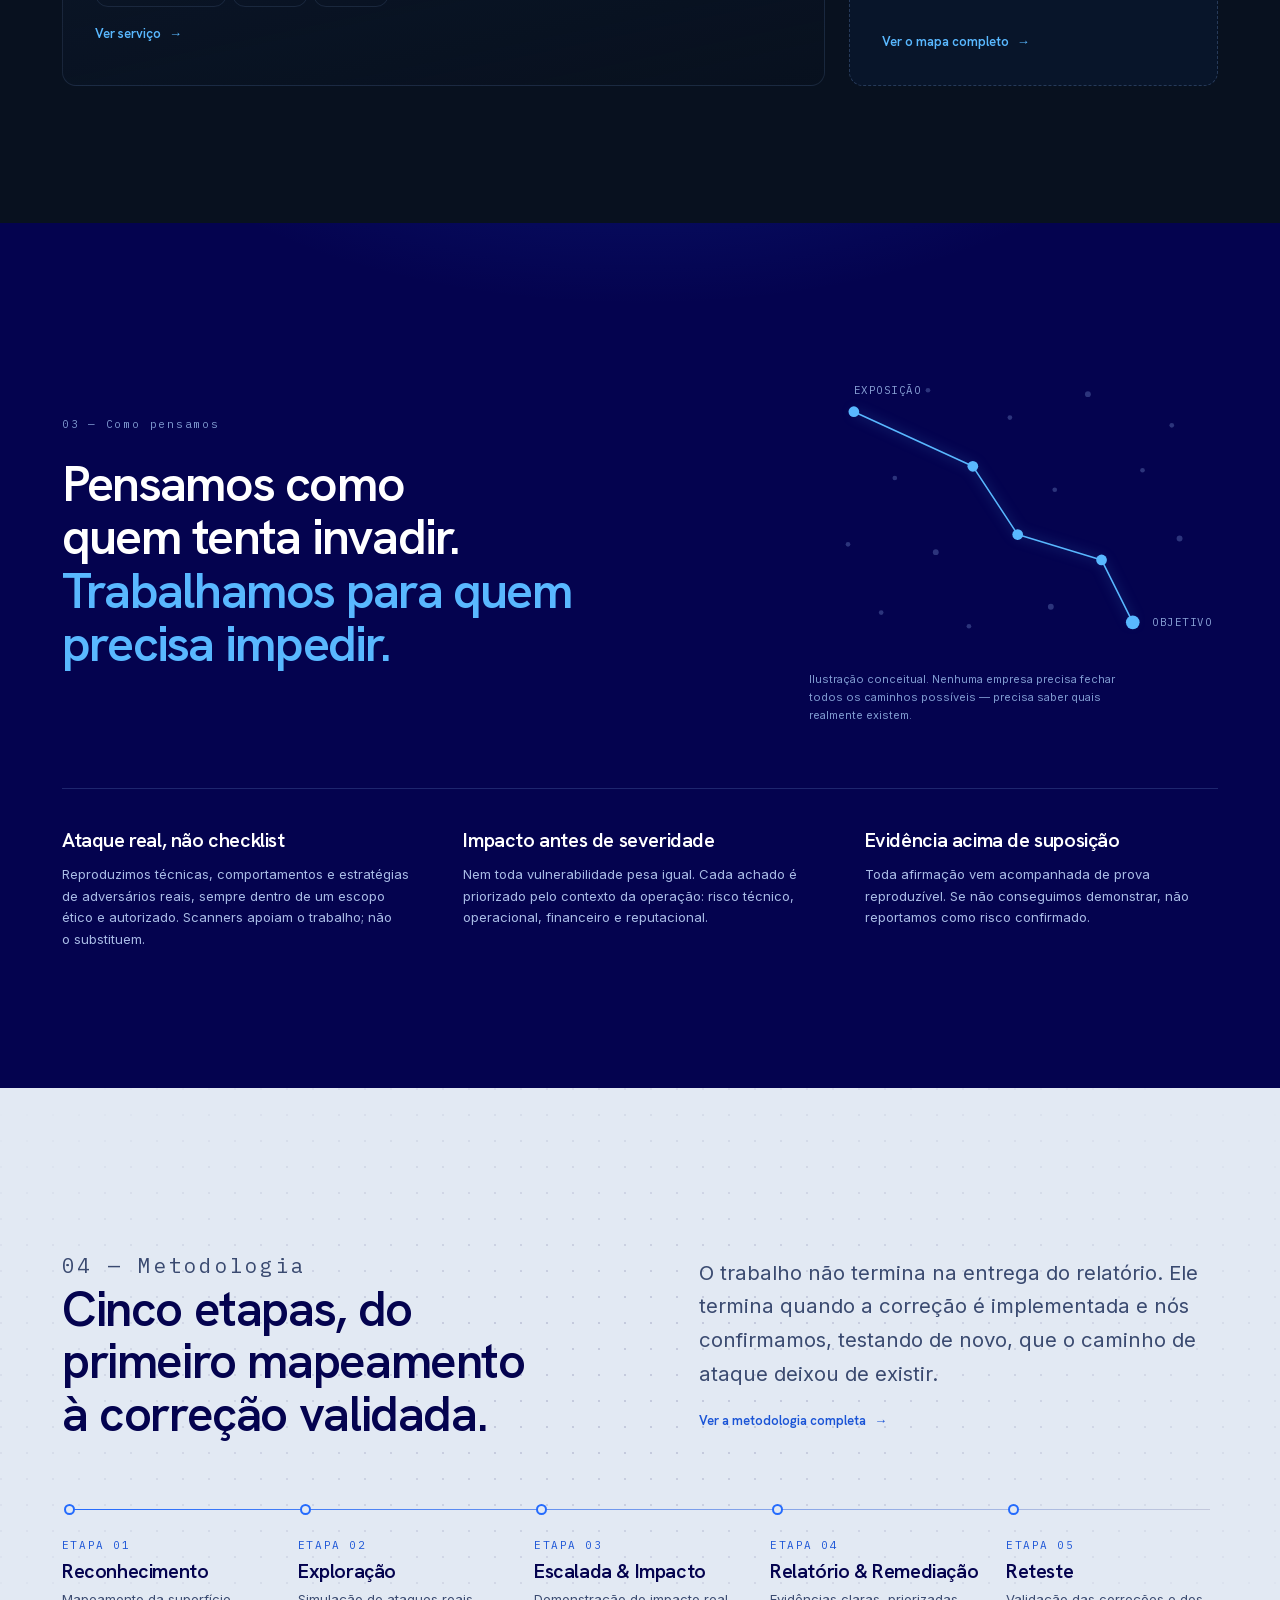
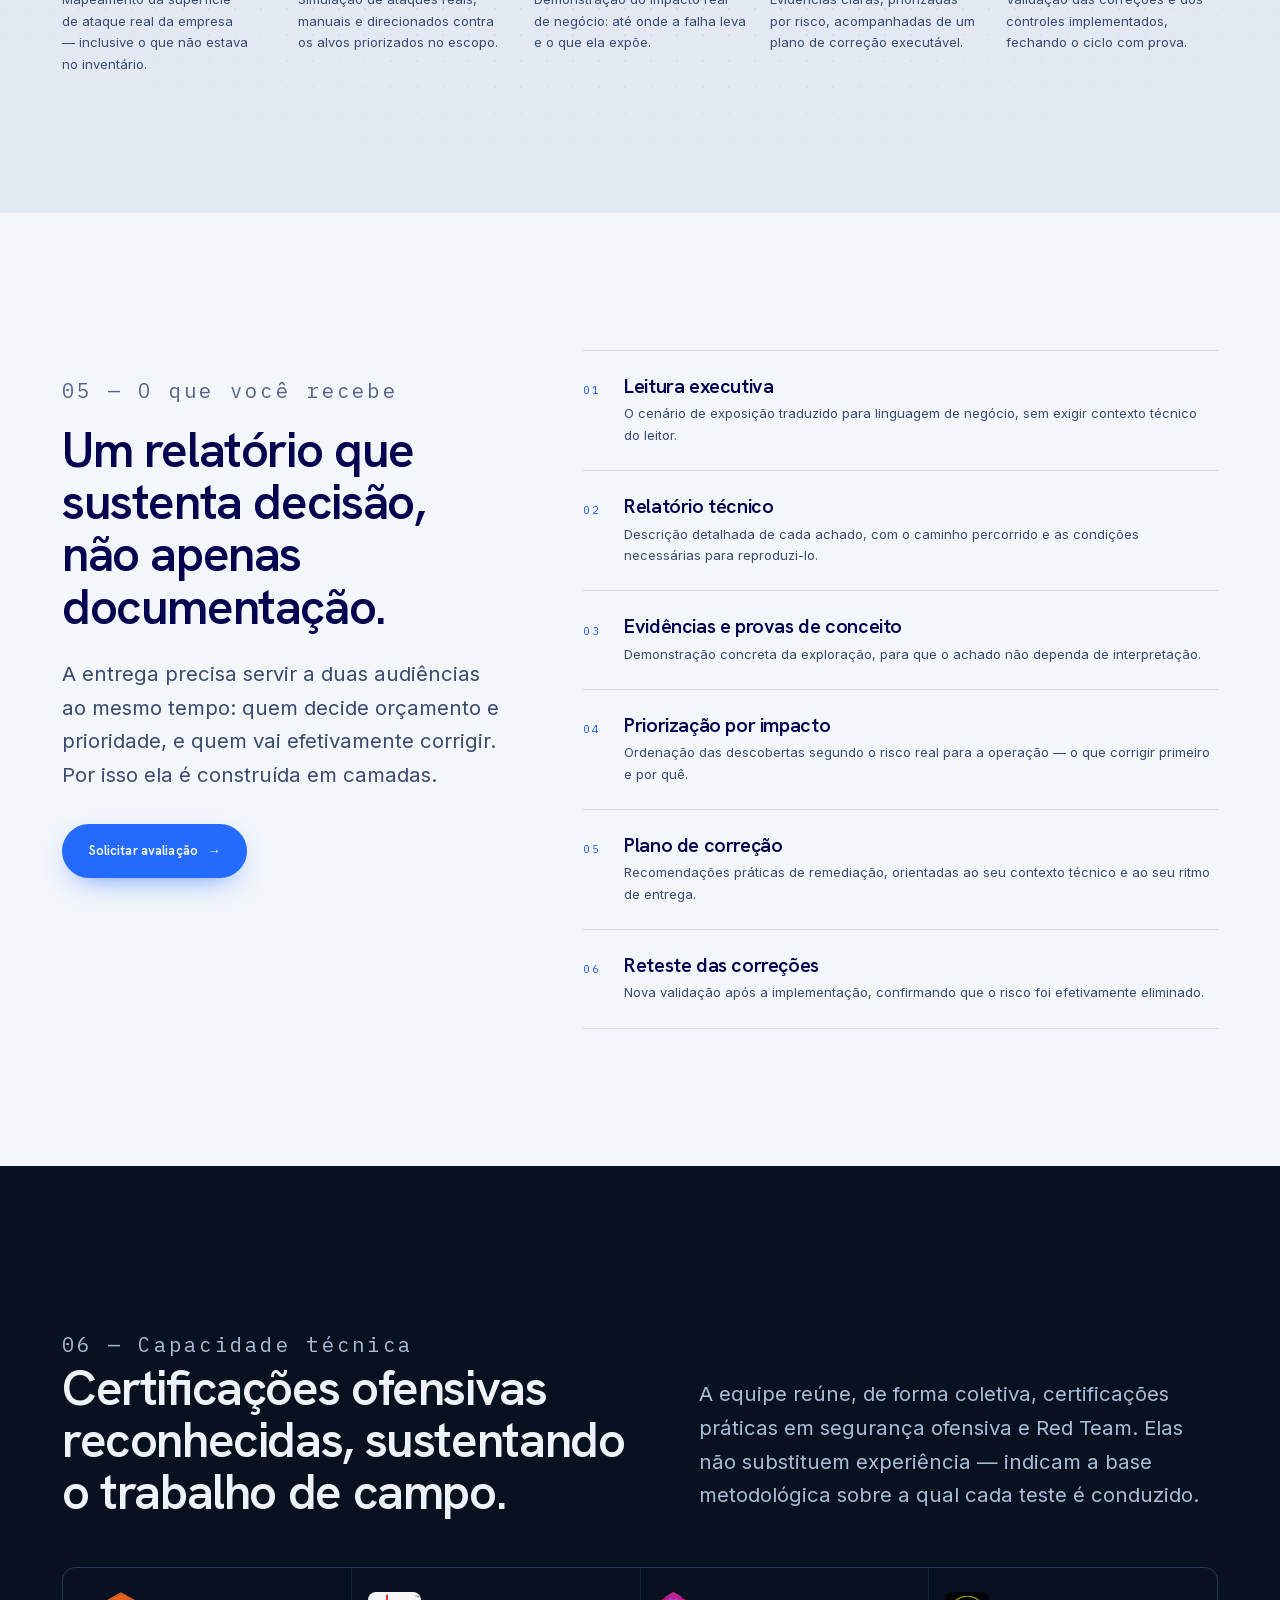
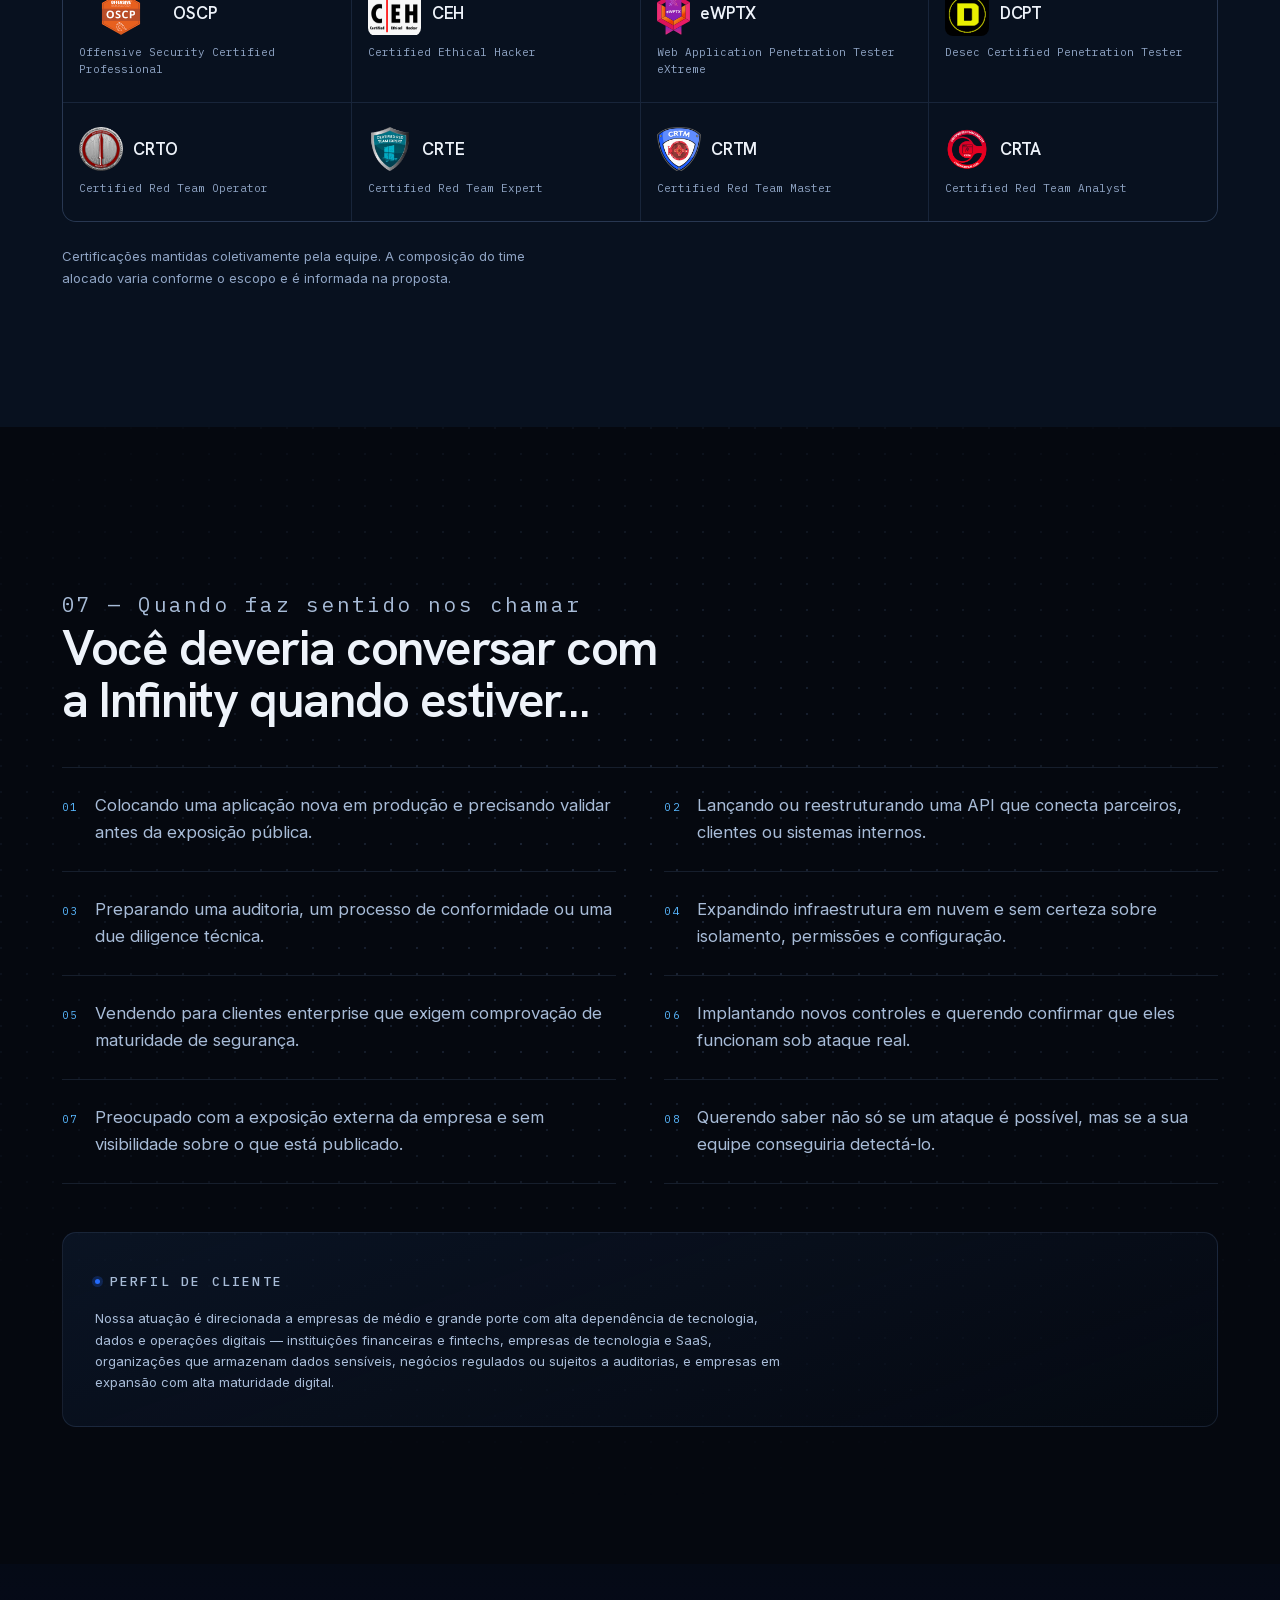
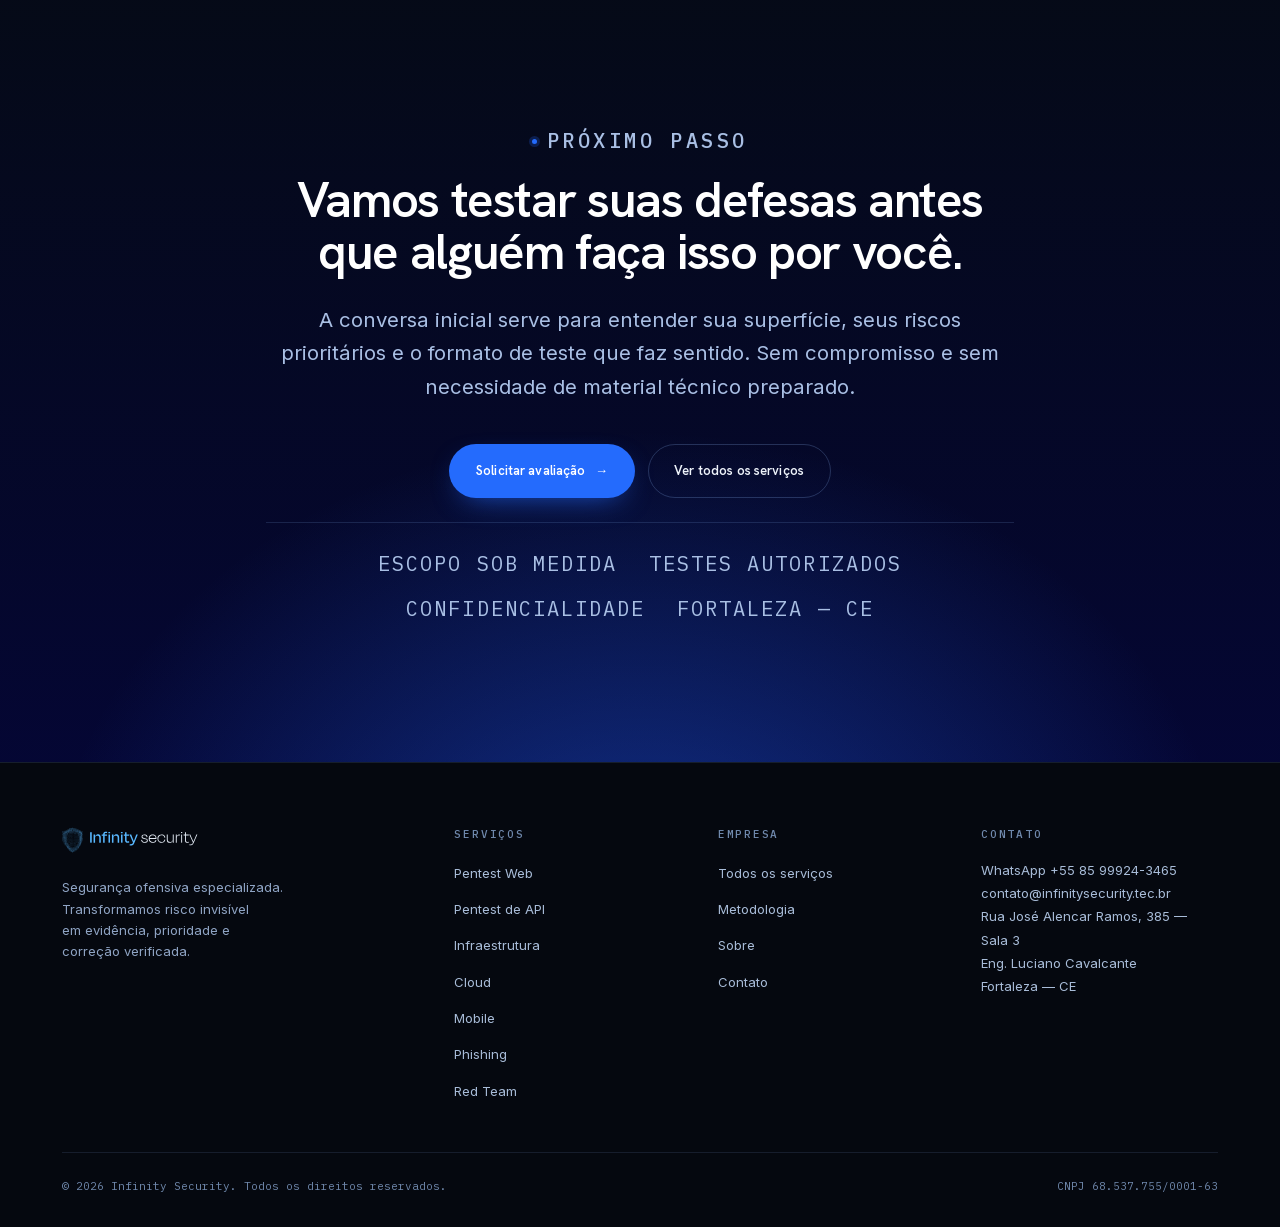
==== commit bb50b04b: "Adiciona e-mail oficial de contato ao site contato@infinitysecurity.tec.br agora aparece no rodapé d" ====
--- a/index.html
+++ b/index.html
@@ -43,6 +43,7 @@
   "logo": "https://infinitysecurity.com.br/assets/img/logo-lockup-dark.svg",
   "image": "https://infinitysecurity.com.br/assets/img/og-image.png",
   "telephone": "+55-85-99924-3465",
+  "email": "contato@infinitysecurity.tec.br",
   "taxID": "68.537.755/0001-63",
   "areaServed": "BR",
   "address": {
@@ -683,6 +684,7 @@
         <h2 class="footer__h">Contato</h2>
         <address>
           <a href="https://wa.me/5585999243465" rel="noopener">WhatsApp +55 85 99924-3465</a><br>
+          <a href="mailto:contato@infinitysecurity.tec.br">contato@infinitysecurity.tec.br</a><br>
           Rua José Alencar Ramos, 385 — Sala 3<br>
           Eng. Luciano Cavalcante<br>
           Fortaleza — CE
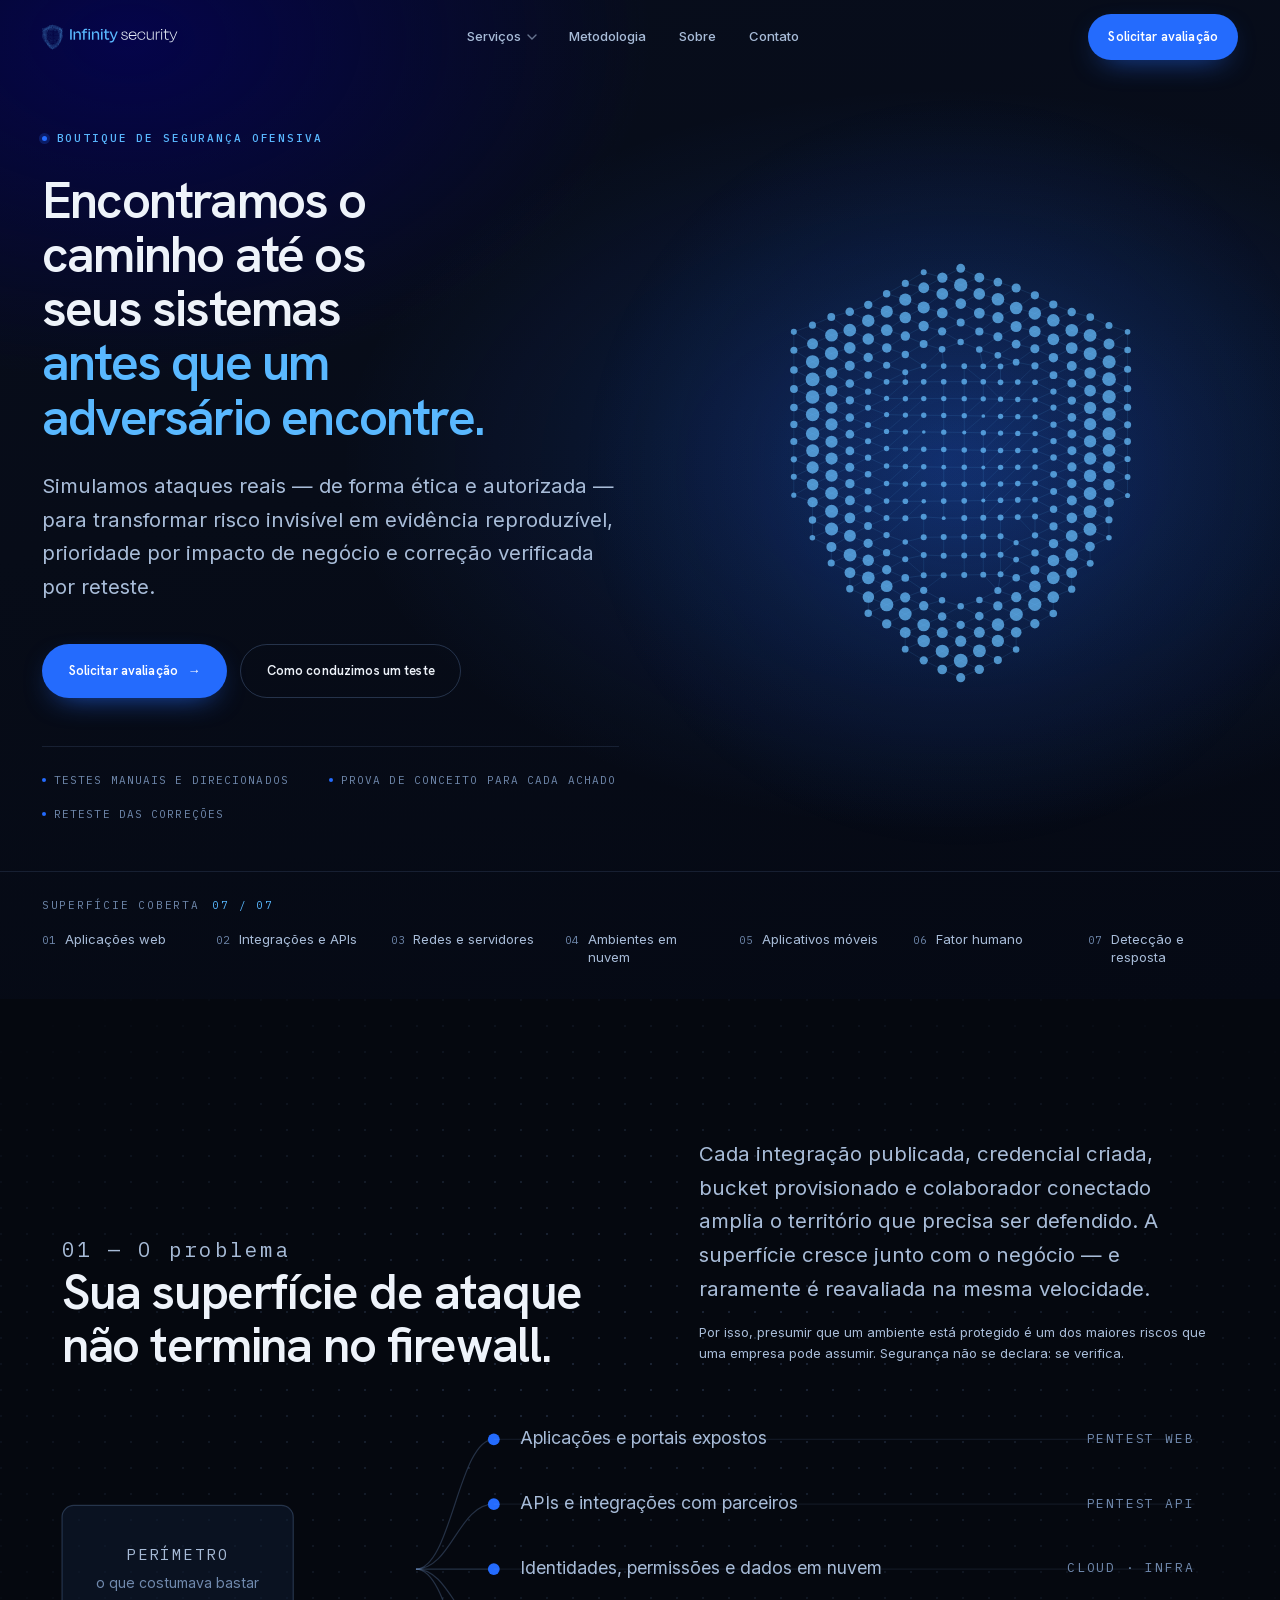
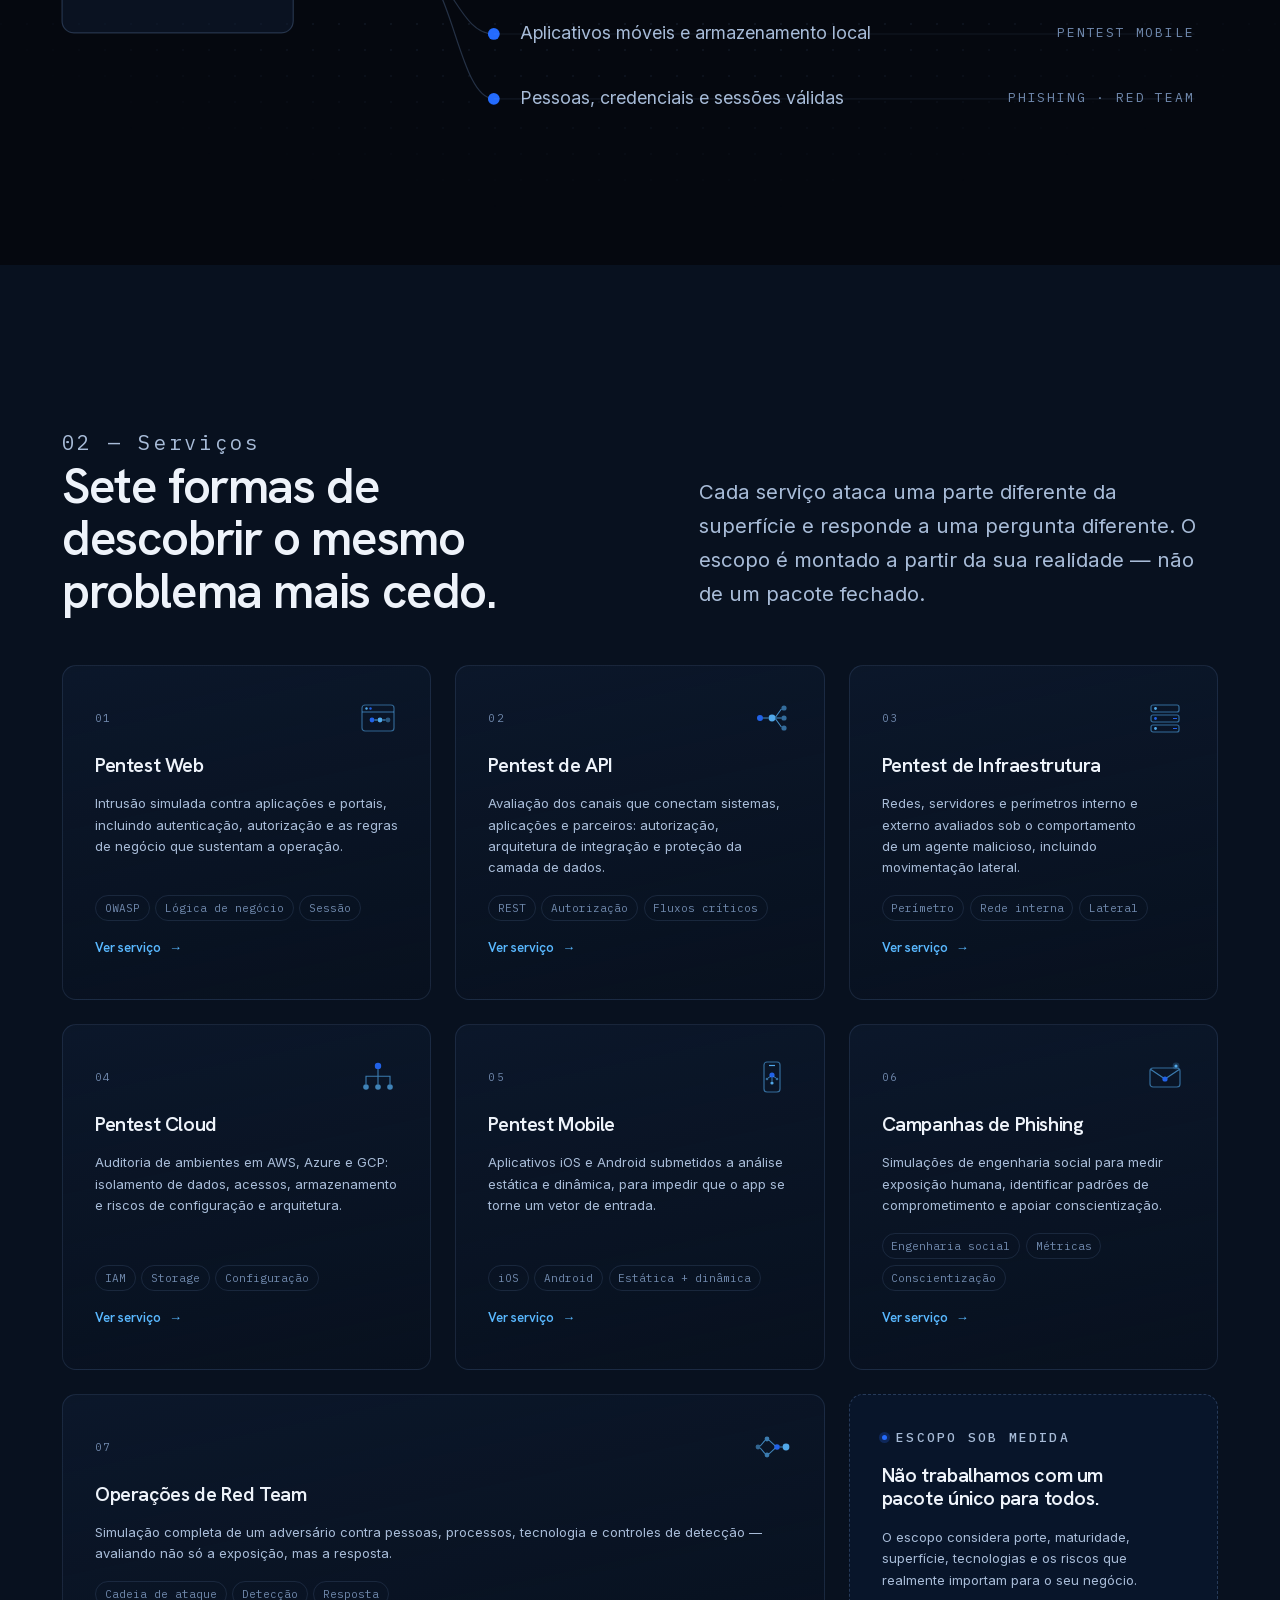
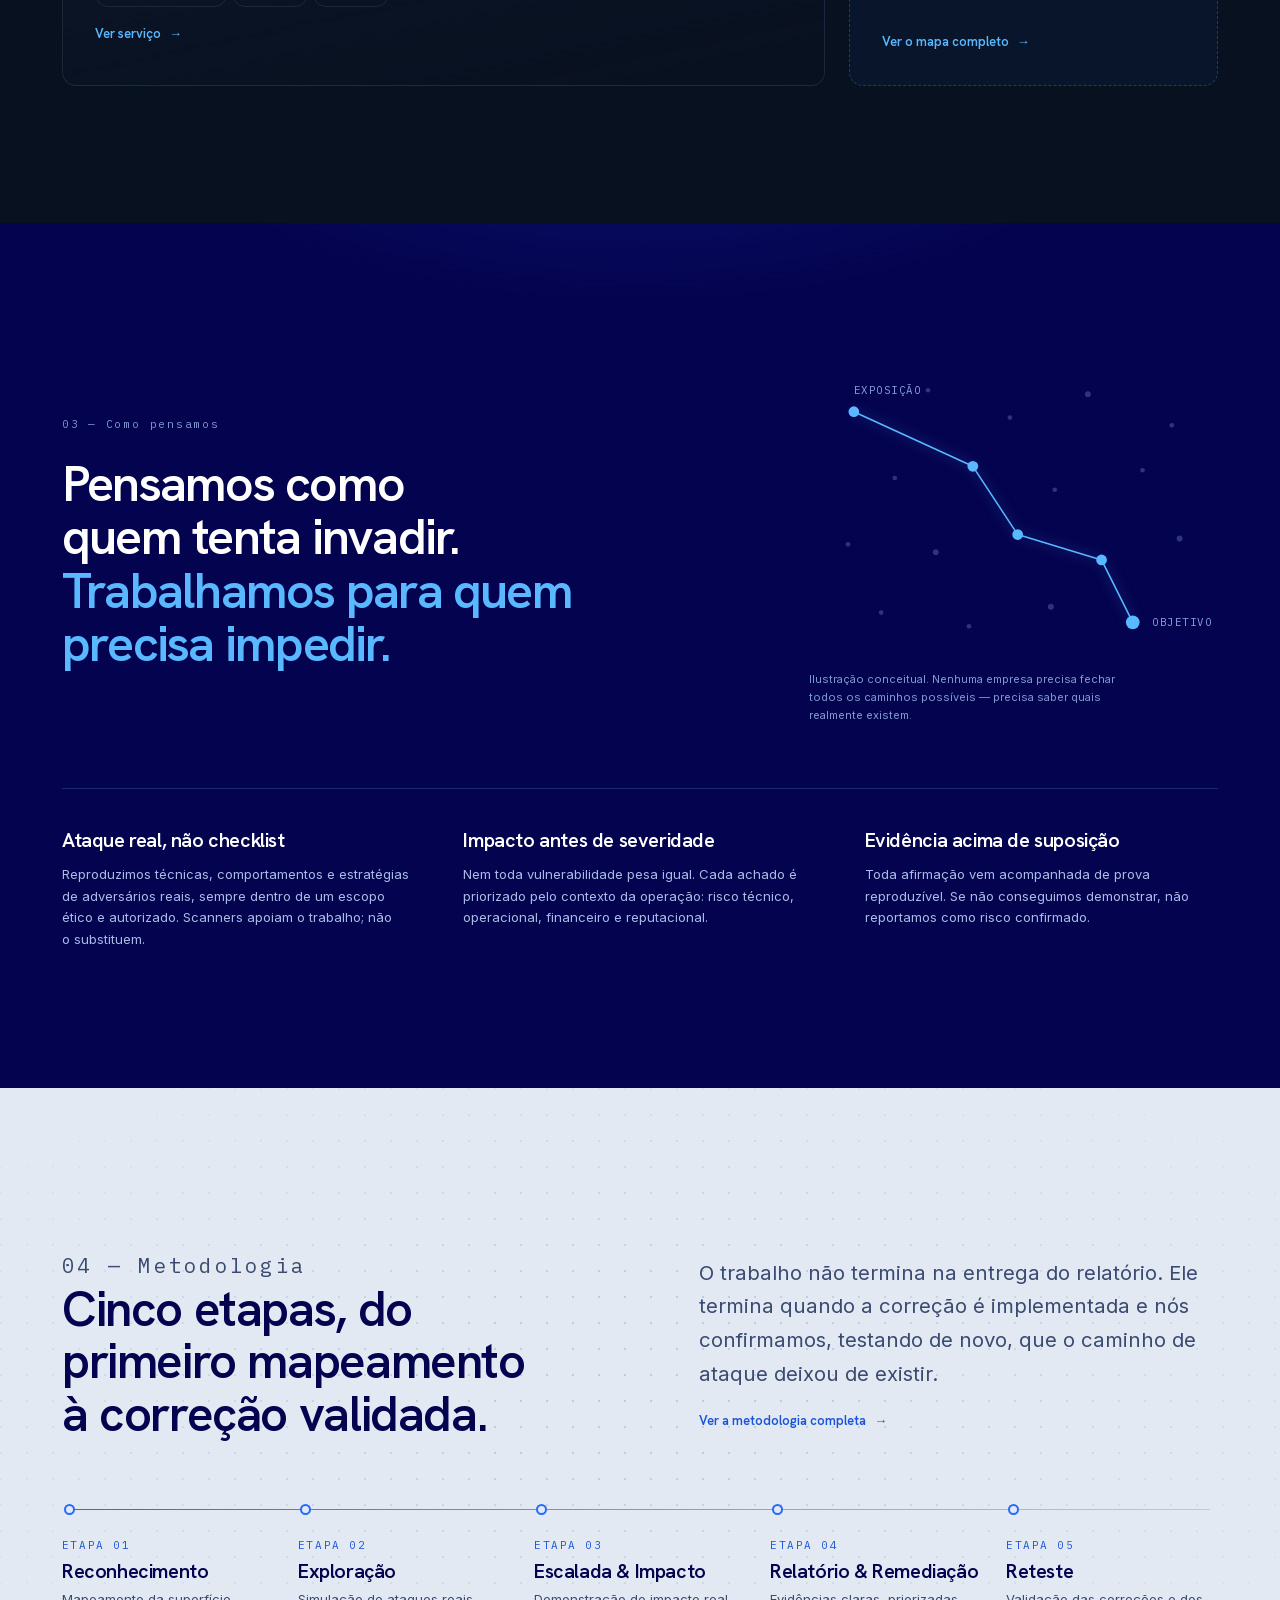
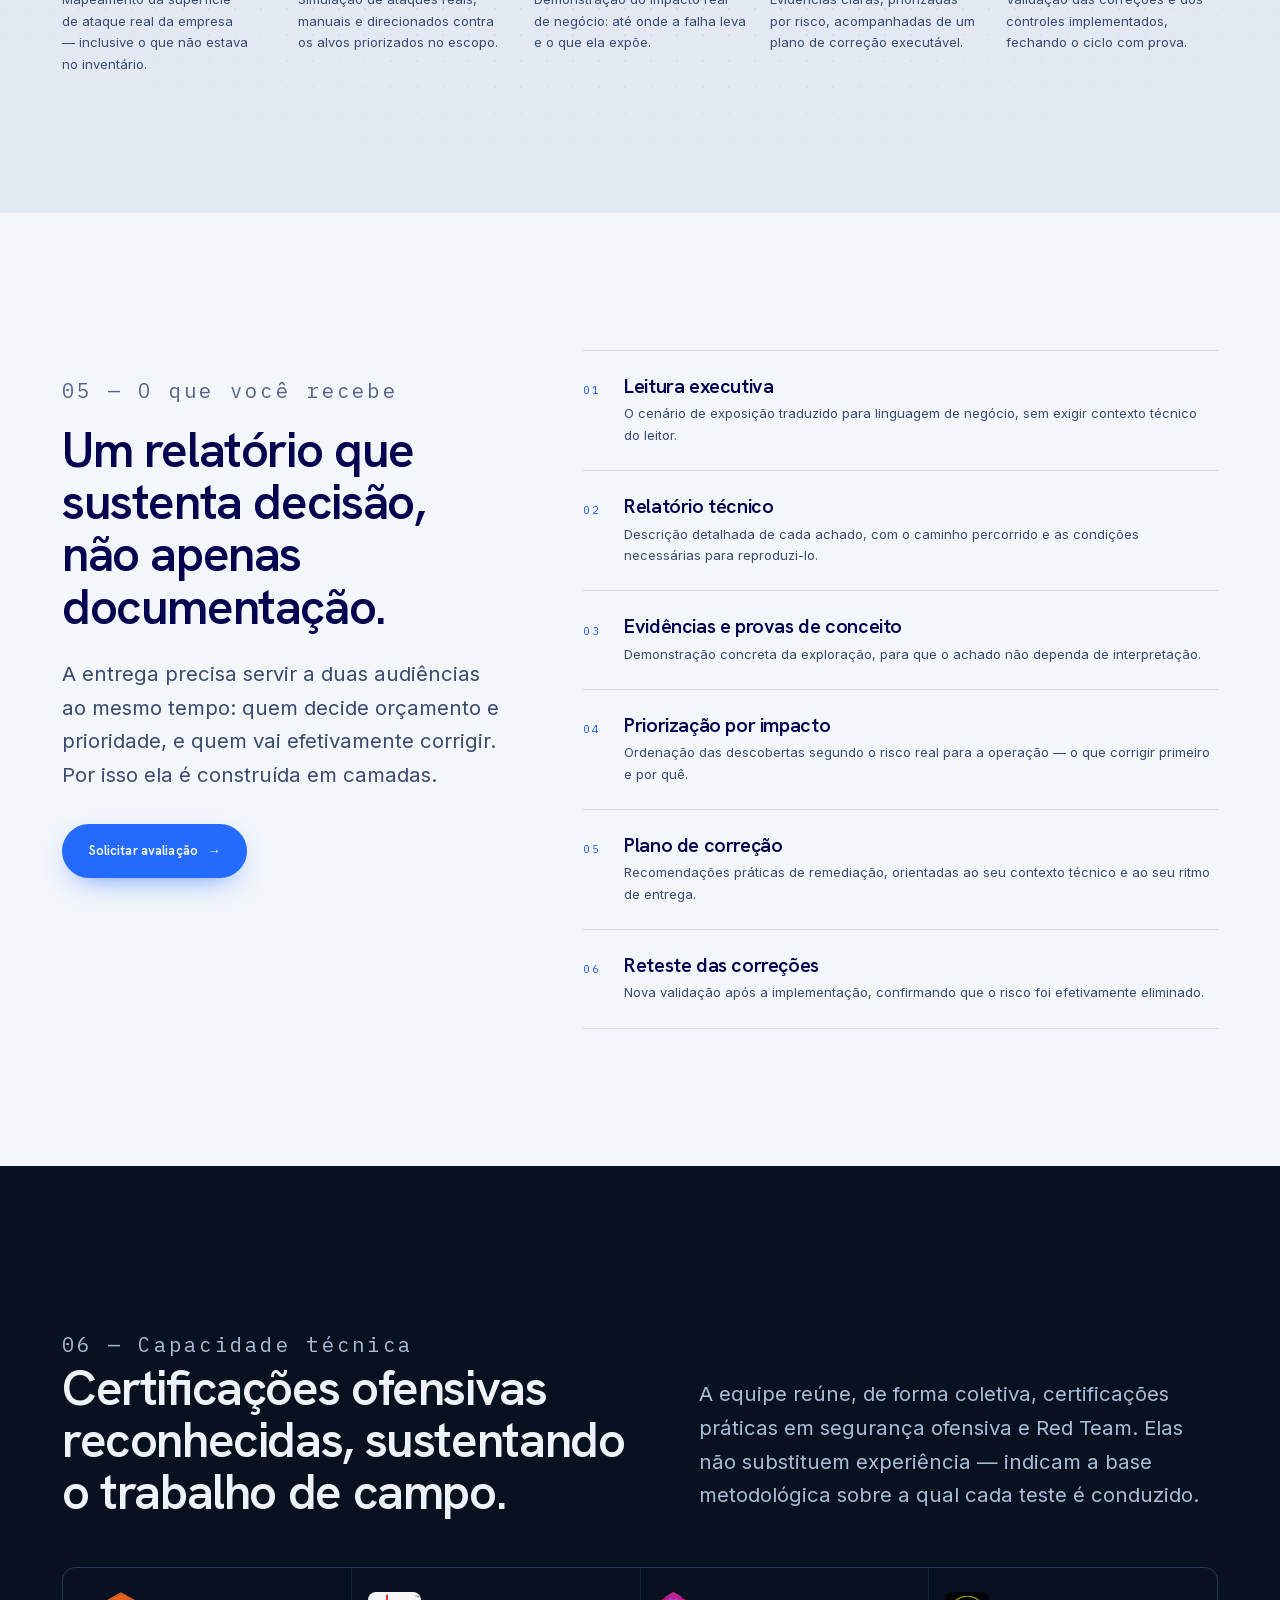
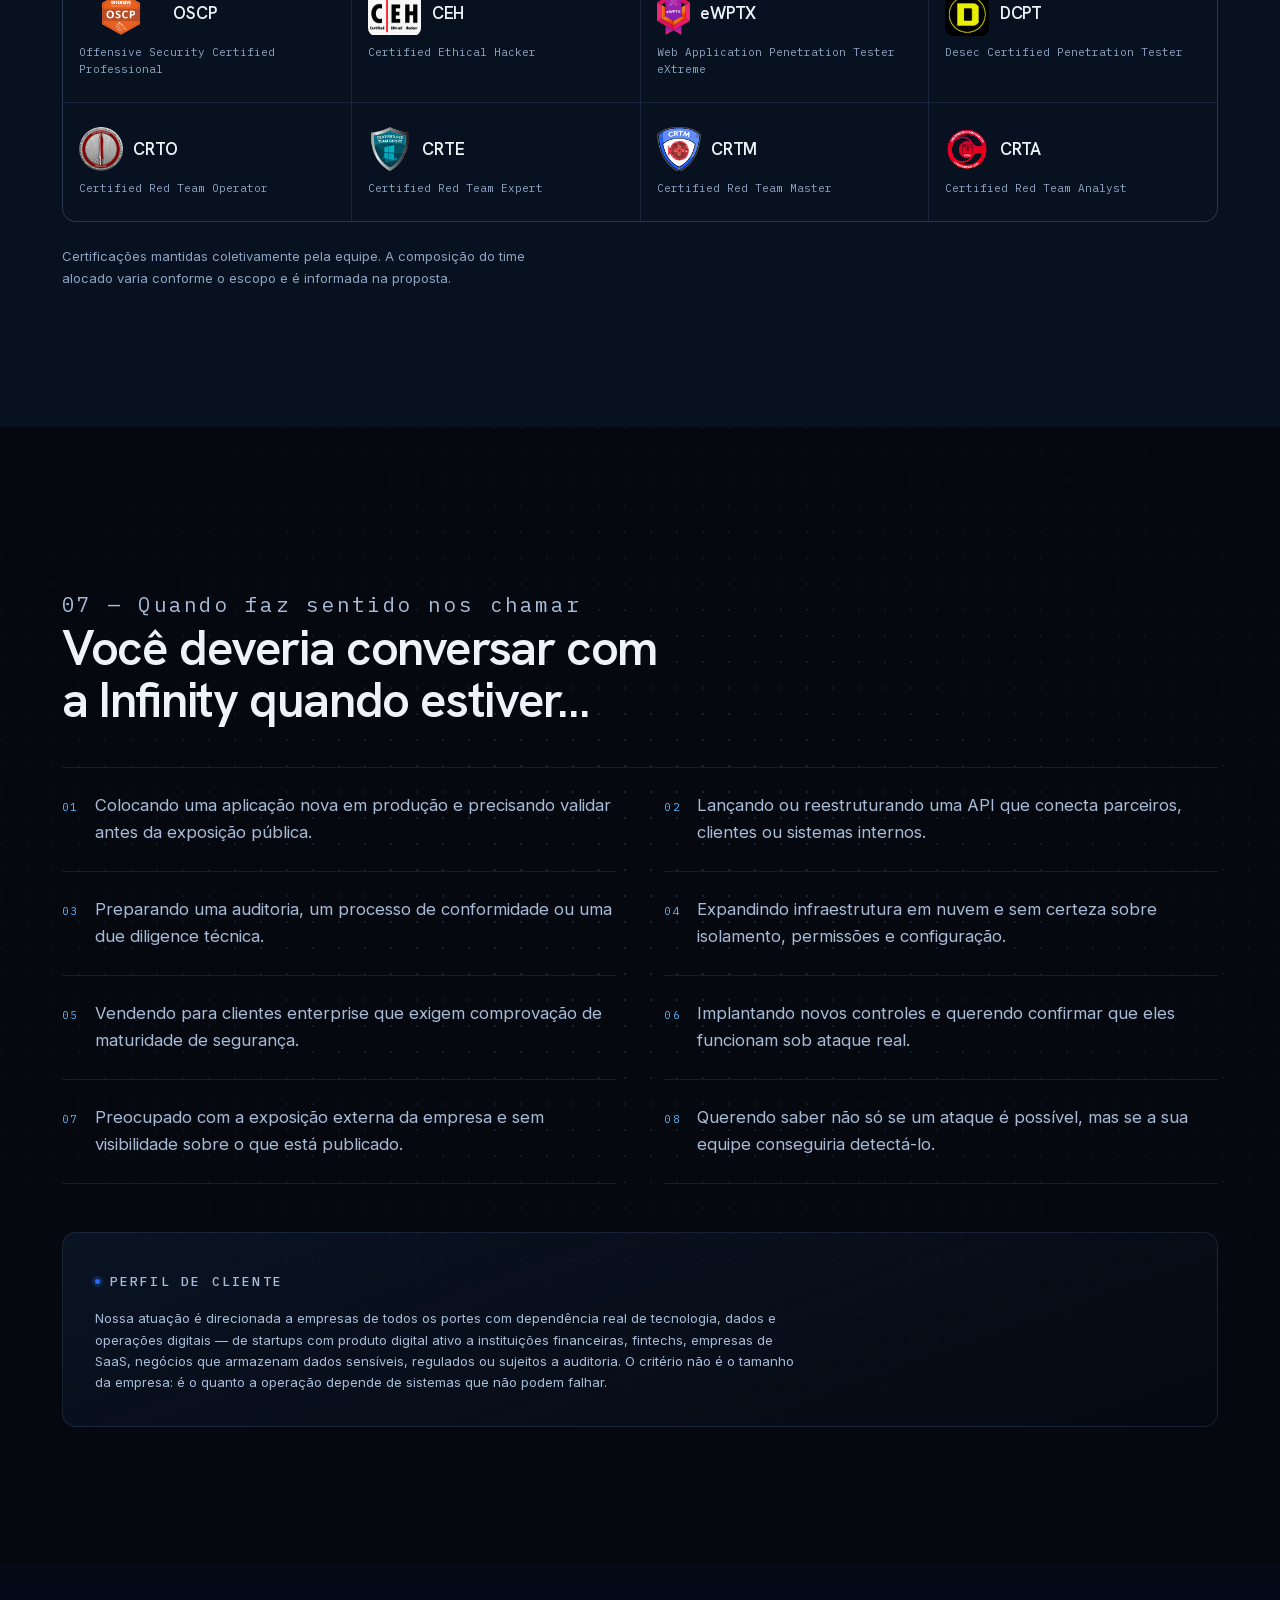
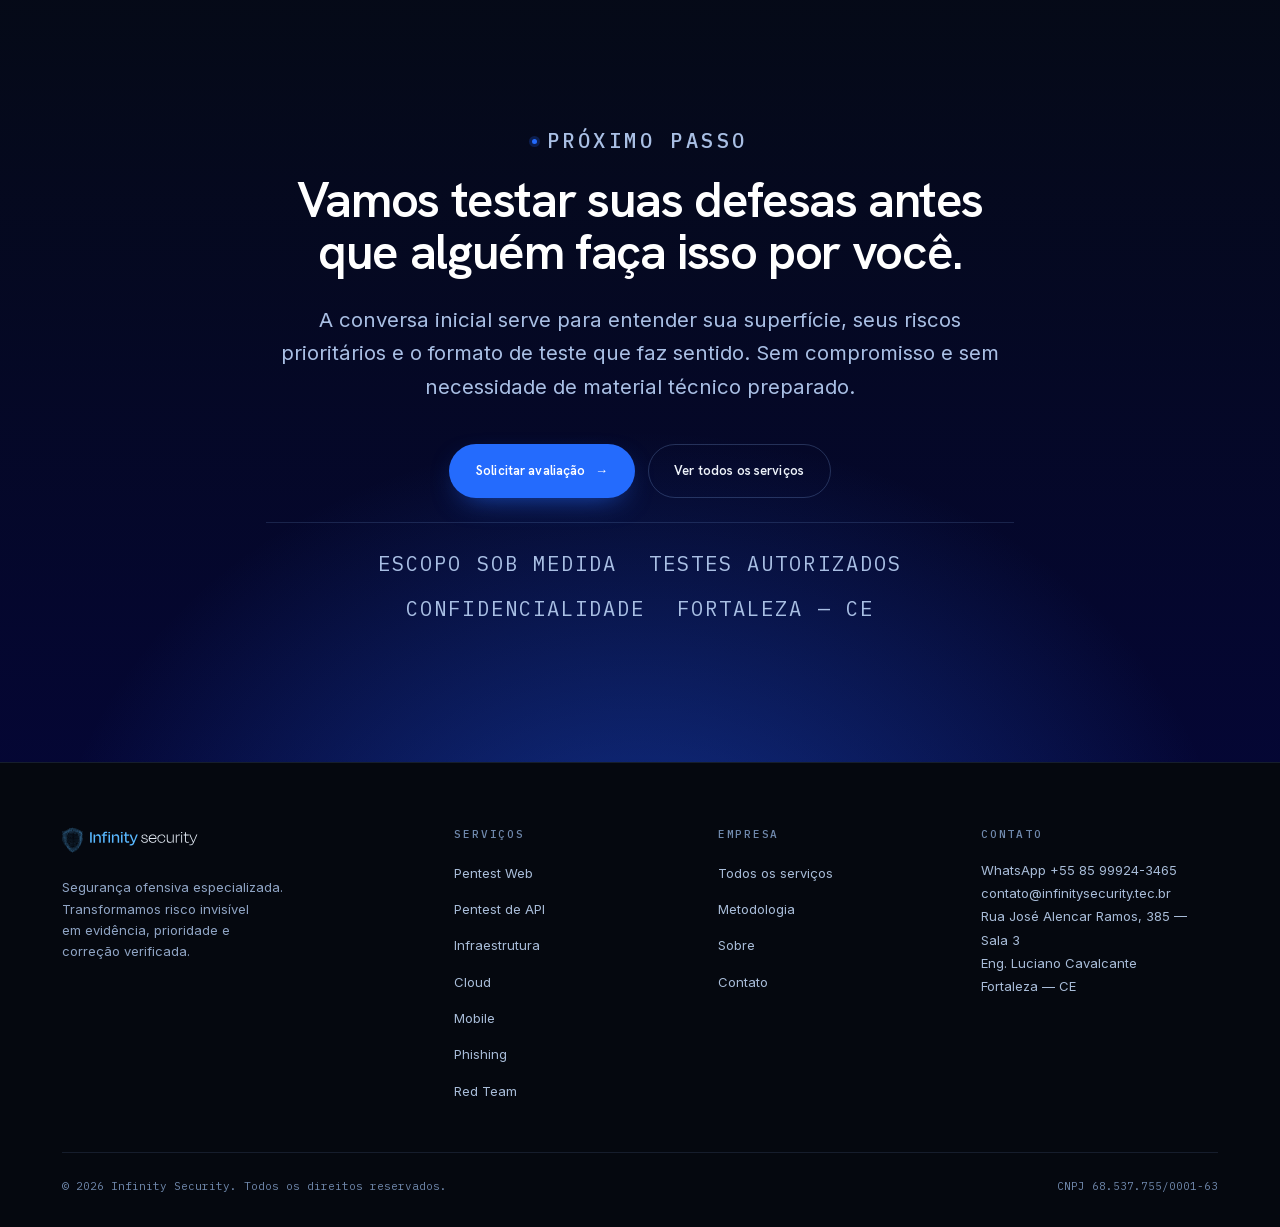
==== commit 2fd960fe: "Torna o perfil de cliente mais inclusivo, sem virar genérico Remove o filtro de "médio e grande port" ====
--- a/index.html
+++ b/index.html
@@ -614,11 +614,11 @@
     <div class="icp reveal" style="--reveal-delay:200ms">
       <p class="eyebrow">Perfil de cliente</p>
       <p>
-        Nossa atuação é direcionada a empresas de médio e grande porte com alta
-        dependência de tecnologia, dados e operações digitais — instituições
-        financeiras e fintechs, empresas de tecnologia e SaaS, organizações que
-        armazenam dados sensíveis, negócios regulados ou sujeitos a auditorias, e
-        empresas em expansão com alta maturidade digital.
+        Nossa atuação é direcionada a empresas de todos os portes com dependência real
+        de tecnologia, dados e operações digitais — de startups com produto digital
+        ativo a instituições financeiras, fintechs, empresas de SaaS, negócios que
+        armazenam dados sensíveis, regulados ou sujeitos a auditoria. O critério não é
+        o tamanho da empresa: é o quanto a operação depende de sistemas que não podem falhar.
       </p>
     </div>
   </div>
--- a/assets/css/style.css
+++ b/assets/css/style.css
@@ -1317,6 +1317,17 @@
   padding: var(--sp-4) var(--sp-5); border: 1px solid rgba(89,184,255,.4);
   border-radius: var(--r-sm); background: rgba(36,107,253,.1);
 }
+.hp-field { position: absolute; width: 1px; height: 1px; overflow: hidden; opacity: 0; pointer-events: none; }
+.form__result {
+  display: grid; gap: var(--sp-4); padding: var(--sp-6);
+  border: 1px solid rgba(89,184,255,.4); border-radius: var(--r-md);
+  background: linear-gradient(160deg, rgba(36,107,253,.14), rgba(8,17,31,.35));
+}
+.form__result-title {
+  font-family: var(--font-display); font-size: var(--fs-h4); font-weight: 600; color: var(--text-hi);
+}
+.form__result-text { color: var(--text-mid); font-size: var(--fs-small); line-height: 1.6; }
+.form__result .btn { justify-self: start; }
 .contact-grid { display: grid; gap: var(--sp-8); grid-template-columns: 1fr; }
 @media (min-width: 980px) { .contact-grid { grid-template-columns: minmax(0, 1.1fr) minmax(0, .9fr); gap: var(--sp-10); align-items: start; } }
 .contact-card {
